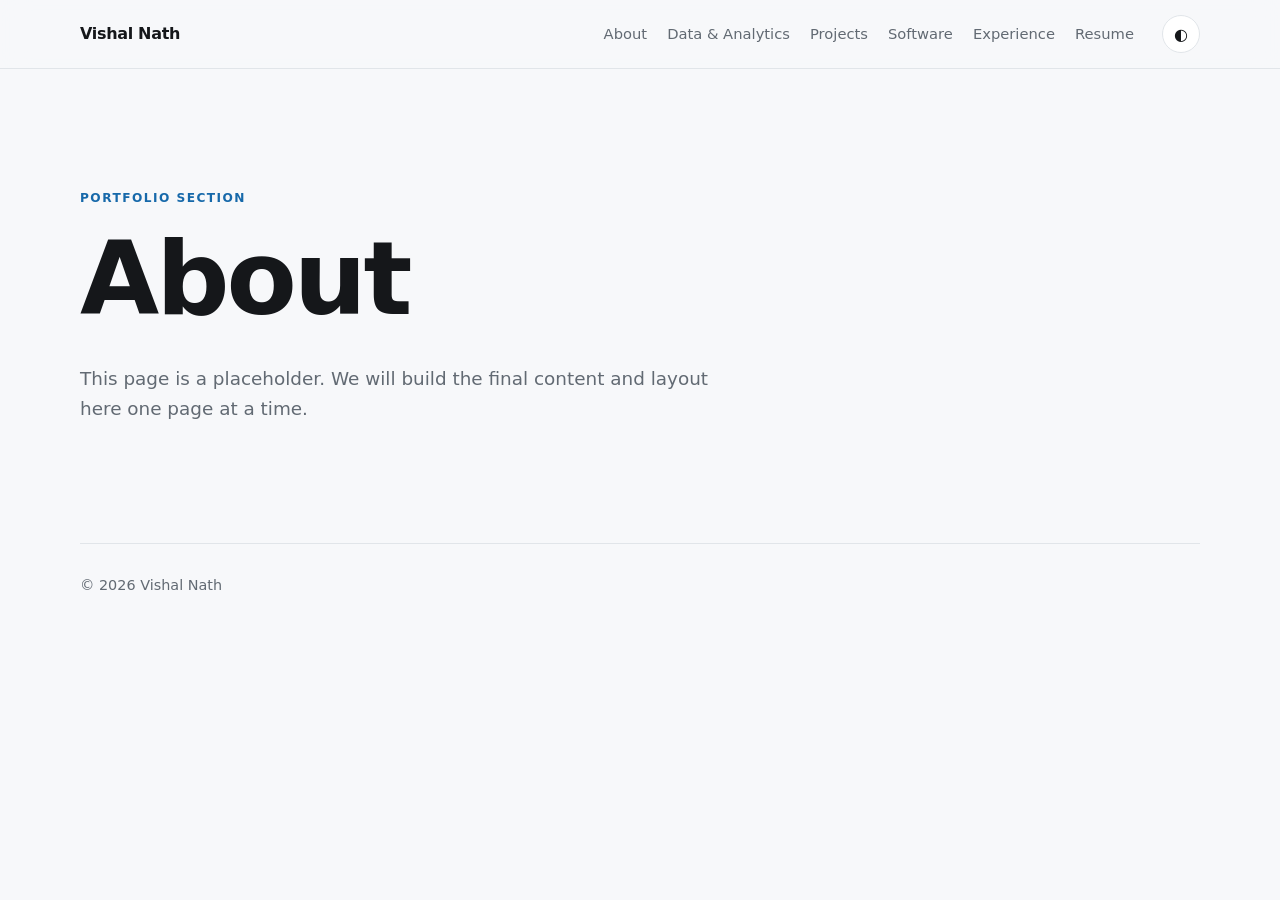
==== about/index.html @ a5cc426b "Add files via upload" ====
<!doctype html>
<html lang="en">
<head>
  <meta charset="utf-8">
  <meta name="viewport" content="width=device-width, initial-scale=1">
  <title>About — Vishal Nath</title>
  <link rel="stylesheet" href="../assets/css/style.css">
  <script src="../assets/js/theme.js" defer></script>
</head>
<body>
  <header class="site-header">
    <nav class="nav container" aria-label="Primary navigation">
      <a class="brand" href="../">Vishal Nath</a>
      <div class="nav-links"><a href="../about/">About</a><a href="../data/">Data & Analytics</a><a href="../projects/">Projects</a><a href="../software/">Software</a><a href="../experience/">Experience</a><a href="../resume/">Resume</a></div>
      <button class="theme-toggle" type="button" aria-label="Toggle dark and light mode" title="Toggle theme"><span aria-hidden="true">◐</span></button>
    </nav>
  </header>
  <main class="container hero">
    <p class="eyebrow">Portfolio section</p>
    <h1>About</h1>
    <p class="hero-copy">This page is a placeholder. We will build the final content and layout here one page at a time.</p>
  </main>
  <footer class="site-footer container"><span>© 2026 Vishal Nath</span></footer>
</body>
</html>
---- assets/css/style.css ----
:root {
  color-scheme: light;
  --bg: #f7f8fa;
  --surface: #ffffff;
  --text: #15171a;
  --muted: #626a73;
  --border: #e1e5e9;
  --accent: #1769aa;
  --accent-contrast: #ffffff;
  --shadow: 0 10px 30px rgba(0,0,0,.05);
  --max: 1120px;
}

:root[data-theme="dark"] {
  color-scheme: dark;
  --bg: #0d1013;
  --surface: #15191e;
  --text: #f2f4f6;
  --muted: #a5adb6;
  --border: #2a3037;
  --accent: #63a4d8;
  --accent-contrast: #071018;
  --shadow: 0 10px 30px rgba(0,0,0,.25);
}

* { box-sizing: border-box; }

html { scroll-behavior: smooth; }

body {
  margin: 0;
  background: var(--bg);
  color: var(--text);
  font-family: Inter, ui-sans-serif, system-ui, -apple-system, BlinkMacSystemFont, "Segoe UI", sans-serif;
  line-height: 1.6;
}

a { color: inherit; text-decoration: none; }

.container {
  width: min(calc(100% - 40px), var(--max));
  margin-inline: auto;
}

.site-header {
  position: sticky;
  top: 0;
  z-index: 10;
  background: color-mix(in srgb, var(--bg) 90%, transparent);
  backdrop-filter: blur(14px);
  border-bottom: 1px solid var(--border);
}

.nav {
  min-height: 68px;
  display: flex;
  align-items: center;
  gap: 28px;
}

.brand {
  font-weight: 750;
  letter-spacing: -.02em;
  white-space: nowrap;
}

.nav-links {
  margin-left: auto;
  display: flex;
  align-items: center;
  gap: 20px;
  font-size: .92rem;
  color: var(--muted);
}

.nav-links a:hover { color: var(--text); }

.theme-toggle {
  width: 38px;
  height: 38px;
  border: 1px solid var(--border);
  border-radius: 50%;
  background: var(--surface);
  color: var(--text);
  cursor: pointer;
  font-size: 1rem;
}

.hero {
  padding-block: 120px 90px;
  max-width: var(--max);
}

.eyebrow {
  margin: 0 0 12px;
  color: var(--accent);
  text-transform: uppercase;
  letter-spacing: .12em;
  font-size: .76rem;
  font-weight: 750;
}

h1, h2, h3 { line-height: 1.15; letter-spacing: -.03em; }
h1 { font-size: clamp(3rem, 8vw, 6.5rem); margin: 0; }
h2 { font-size: clamp(2rem, 4vw, 3.25rem); margin: 0; }
h3 { font-size: 1.2rem; margin: 0 0 8px; }

.hero-copy {
  max-width: 650px;
  margin: 26px 0 30px;
  color: var(--muted);
  font-size: 1.15rem;
}

.actions { display: flex; flex-wrap: wrap; gap: 12px; }

.button {
  display: inline-flex;
  align-items: center;
  justify-content: center;
  min-height: 42px;
  padding: 0 18px;
  border: 1px solid var(--border);
  border-radius: 8px;
  background: var(--surface);
  font-weight: 650;
}

.button.primary {
  border-color: var(--accent);
  background: var(--accent);
  color: var(--accent-contrast);
}

.section { padding-block: 70px; }
.section-heading { margin-bottom: 28px; }

.card-grid {
  display: grid;
  grid-template-columns: repeat(3, 1fr);
  gap: 16px;
}

.card {
  display: block;
  padding: 24px;
  background: var(--surface);
  border: 1px solid var(--border);
  border-radius: 12px;
  box-shadow: var(--shadow);
  transition: transform .18s ease, border-color .18s ease;
}

.card:hover {
  transform: translateY(-2px);
  border-color: var(--accent);
}

.card p { margin: 0; color: var(--muted); }

.site-footer {
  padding-block: 30px 50px;
  border-top: 1px solid var(--border);
  color: var(--muted);
  font-size: .9rem;
}

.page-center {
  min-height: 100vh;
  display: grid;
  align-content: center;
  justify-items: start;
}

@media (max-width: 820px) {
  .nav { flex-wrap: wrap; padding-block: 12px; }
  .nav-links {
    order: 3;
    width: 100%;
    margin-left: 0;
    overflow-x: auto;
    padding-bottom: 4px;
  }
  .hero { padding-block: 80px 60px; }
  .card-grid { grid-template-columns: 1fr; }
}

@media (max-width: 520px) {
  .container { width: min(calc(100% - 28px), var(--max)); }
  h1 { font-size: 3.3rem; }
}
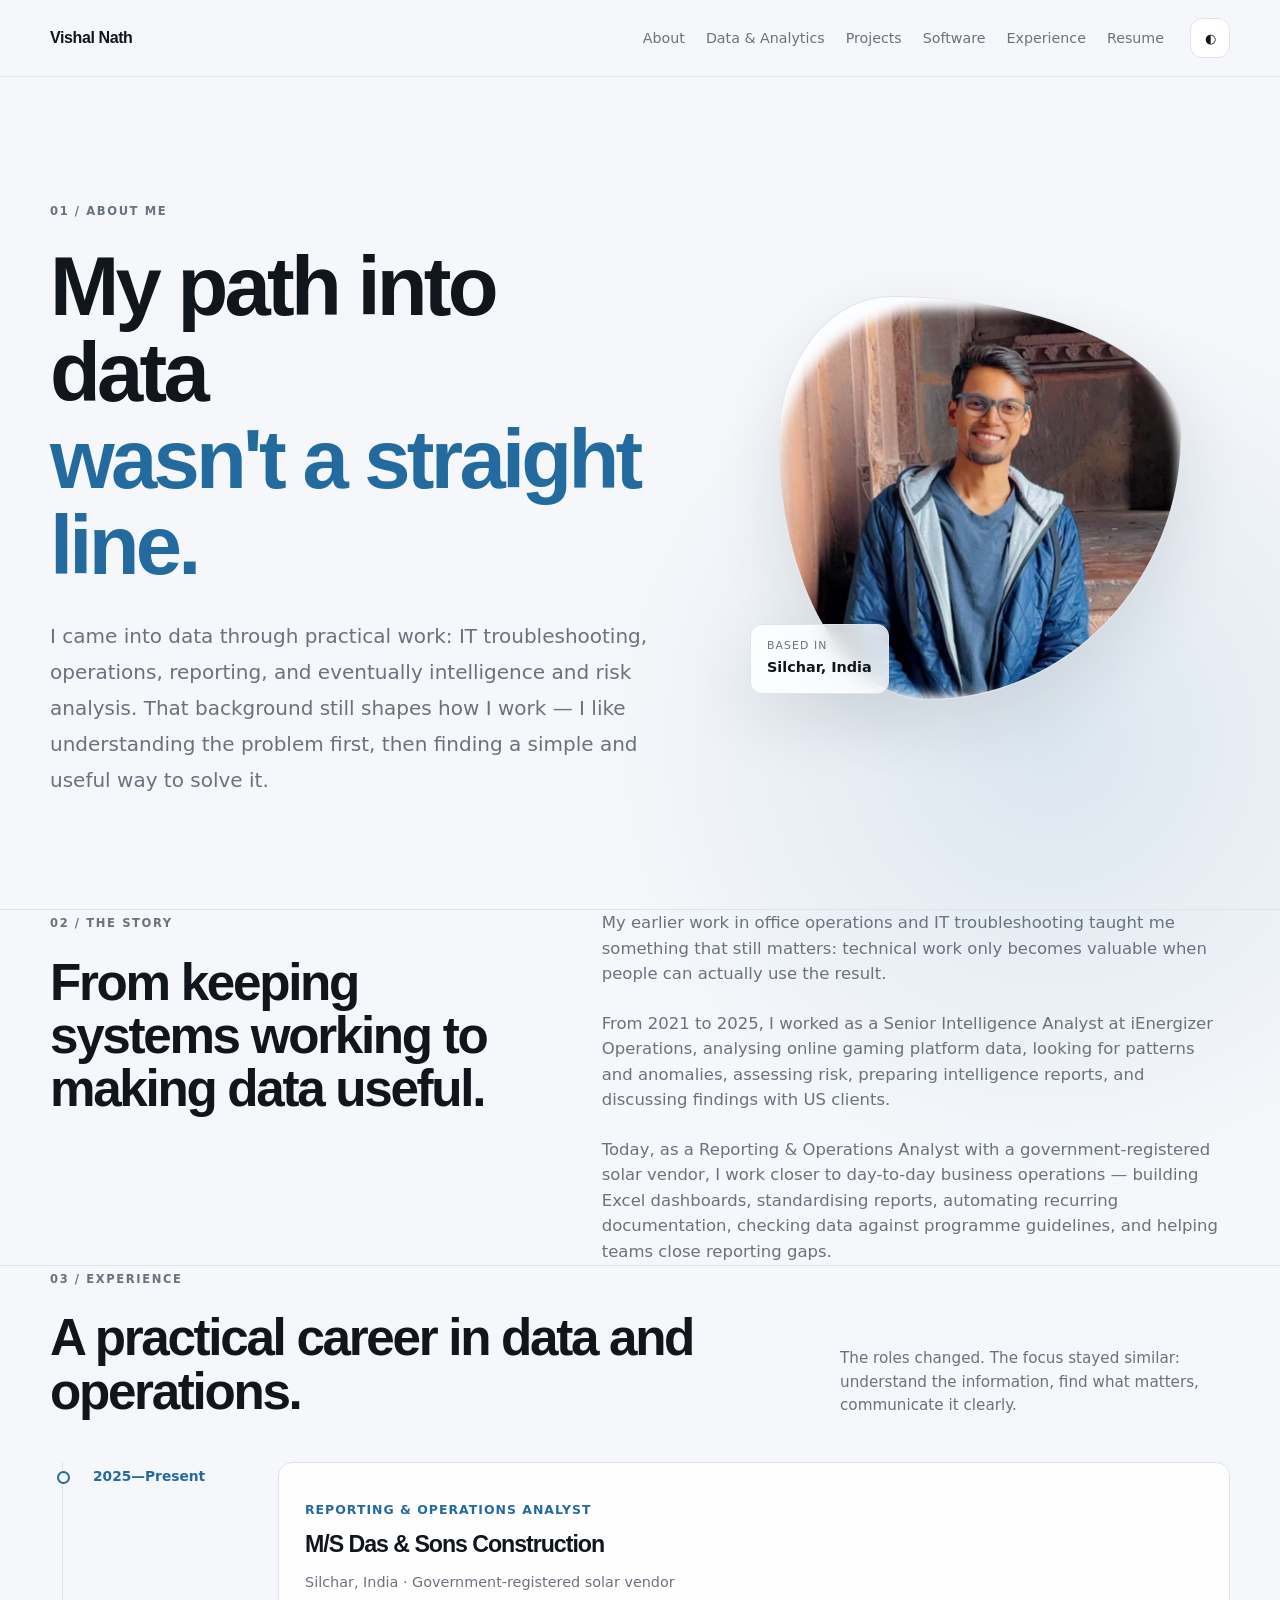
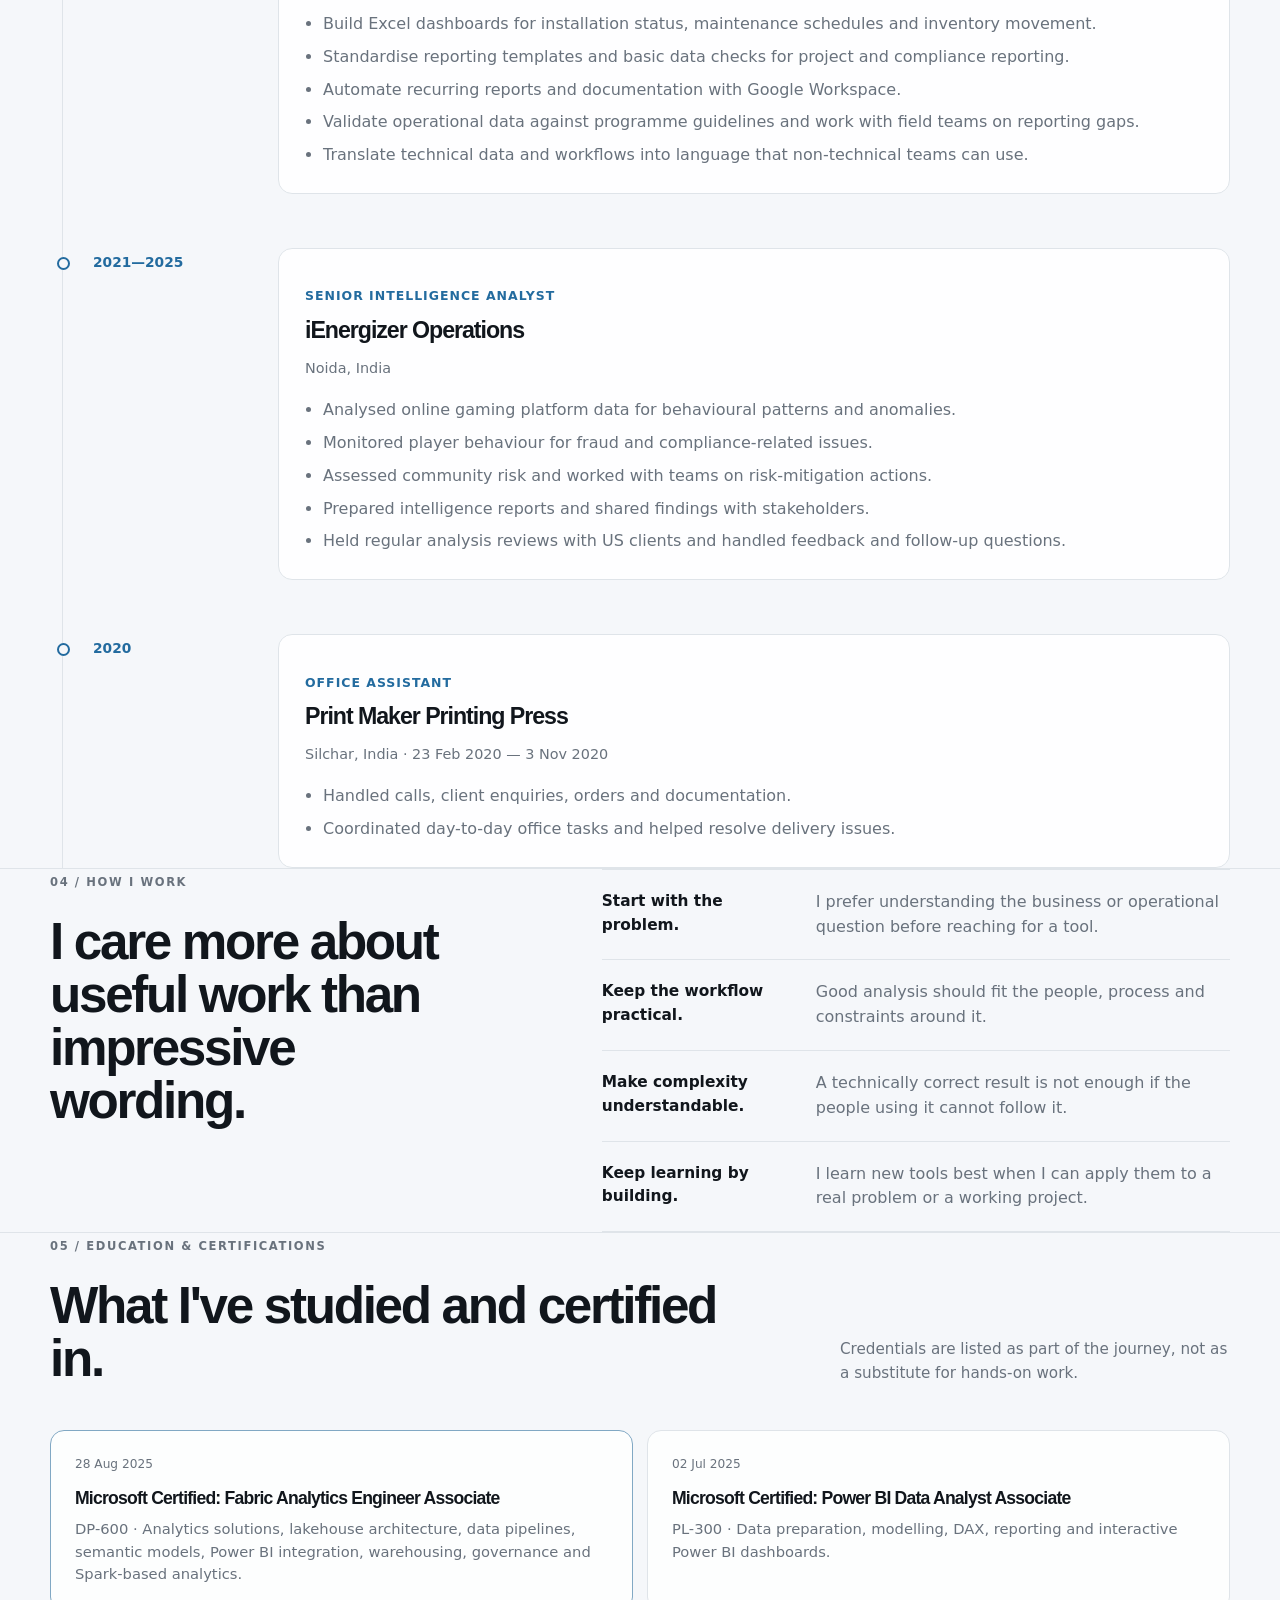
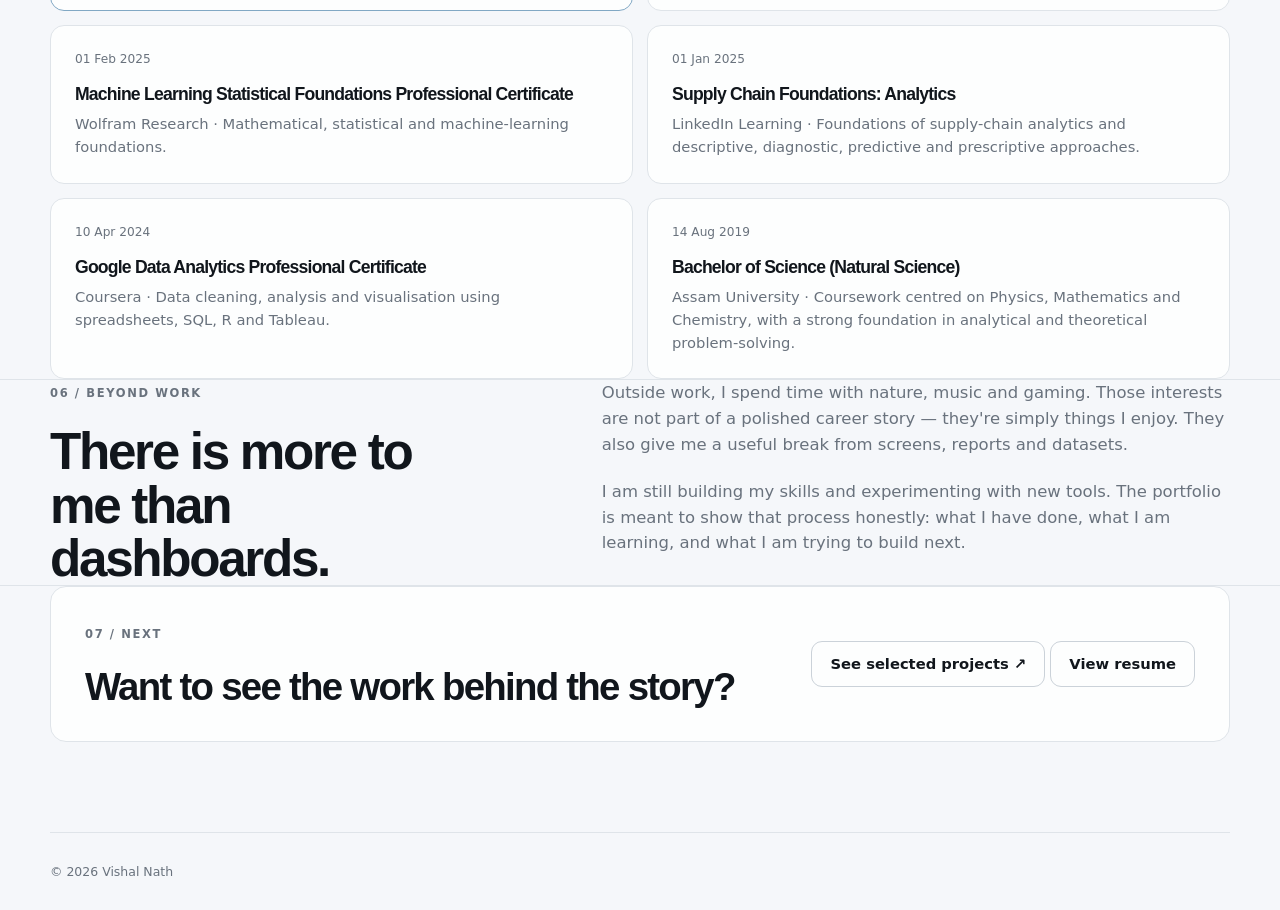
==== commit a5636add: "Add files via upload" ====
--- a/about/index.html
+++ b/about/index.html
@@ -3,23 +3,232 @@
 <head>
   <meta charset="utf-8">
   <meta name="viewport" content="width=device-width, initial-scale=1">
+  <meta name="description" content="About Vishal Nath — background, experience, education and professional focus.">
   <title>About — Vishal Nath</title>
   <link rel="stylesheet" href="../assets/css/style.css">
+  <link rel="stylesheet" href="about.css">
   <script src="../assets/js/theme.js" defer></script>
 </head>
 <body>
   <header class="site-header">
     <nav class="nav container" aria-label="Primary navigation">
       <a class="brand" href="../">Vishal Nath</a>
-      <div class="nav-links"><a href="../about/">About</a><a href="../data/">Data & Analytics</a><a href="../projects/">Projects</a><a href="../software/">Software</a><a href="../experience/">Experience</a><a href="../resume/">Resume</a></div>
-      <button class="theme-toggle" type="button" aria-label="Toggle dark and light mode" title="Toggle theme"><span aria-hidden="true">◐</span></button>
+      <div class="nav-links">
+        <a href="../about/" aria-current="page">About</a>
+        <a href="../data/">Data &amp; Analytics</a>
+        <a href="../projects/">Projects</a>
+        <a href="../software/">Software</a>
+        <a href="../experience/">Experience</a>
+        <a href="../resume/">Resume</a>
+      </div>
+      <button class="theme-toggle" type="button" aria-label="Toggle dark and light mode" title="Toggle theme">
+        <span aria-hidden="true">◐</span>
+      </button>
     </nav>
   </header>
-  <main class="container hero">
-    <p class="eyebrow">Portfolio section</p>
-    <h1>About</h1>
-    <p class="hero-copy">This page is a placeholder. We will build the final content and layout here one page at a time.</p>
+
+  <main>
+    <section class="about-hero container">
+      <div class="about-hero-copy">
+        <p class="eyebrow">01 / About me</p>
+        <h1>My path into data<br><span>wasn't a straight line.</span></h1>
+        <p class="about-lede">
+          I came into data through practical work: IT troubleshooting, operations, reporting,
+          and eventually intelligence and risk analysis. That background still shapes how I work —
+          I like understanding the problem first, then finding a simple and useful way to solve it.
+        </p>
+      </div>
+      <div class="about-hero-media">
+        <div class="portrait-wrap">
+          <img src="../assets/images/profile.png" alt="Portrait of Vishal Nath">
+        </div>
+        <div class="floating-note">
+          <span>Based in</span>
+          <strong>Silchar, India</strong>
+        </div>
+      </div>
+    </section>
+
+    <section class="section about-story">
+      <div class="container story-grid">
+        <div>
+          <p class="eyebrow">02 / The story</p>
+          <h2>From keeping systems working to making data useful.</h2>
+        </div>
+        <div class="story-copy">
+          <p>
+            My earlier work in office operations and IT troubleshooting taught me something that still matters:
+            technical work only becomes valuable when people can actually use the result.
+          </p>
+          <p>
+            From 2021 to 2025, I worked as a Senior Intelligence Analyst at iEnergizer Operations,
+            analysing online gaming platform data, looking for patterns and anomalies, assessing risk,
+            preparing intelligence reports, and discussing findings with US clients.
+          </p>
+          <p>
+            Today, as a Reporting &amp; Operations Analyst with a government-registered solar vendor,
+            I work closer to day-to-day business operations — building Excel dashboards, standardising reports,
+            automating recurring documentation, checking data against programme guidelines, and helping teams
+            close reporting gaps.
+          </p>
+        </div>
+      </div>
+    </section>
+
+    <section class="section timeline-section">
+      <div class="container">
+        <div class="section-heading-row">
+          <div>
+            <p class="eyebrow">03 / Experience</p>
+            <h2>A practical career in data and operations.</h2>
+          </div>
+          <p class="section-note">The roles changed. The focus stayed similar: understand the information, find what matters, communicate it clearly.</p>
+        </div>
+
+        <div class="timeline">
+          <article class="timeline-item">
+            <div class="timeline-marker">2025—Present</div>
+            <div class="timeline-card">
+              <p class="role-label">Reporting &amp; Operations Analyst</p>
+              <h3>M/S Das &amp; Sons Construction</h3>
+              <p class="location">Silchar, India · Government-registered solar vendor</p>
+              <ul>
+                <li>Build Excel dashboards for installation status, maintenance schedules and inventory movement.</li>
+                <li>Standardise reporting templates and basic data checks for project and compliance reporting.</li>
+                <li>Automate recurring reports and documentation with Google Workspace.</li>
+                <li>Validate operational data against programme guidelines and work with field teams on reporting gaps.</li>
+                <li>Translate technical data and workflows into language that non-technical teams can use.</li>
+              </ul>
+            </div>
+          </article>
+
+          <article class="timeline-item">
+            <div class="timeline-marker">2021—2025</div>
+            <div class="timeline-card">
+              <p class="role-label">Senior Intelligence Analyst</p>
+              <h3>iEnergizer Operations</h3>
+              <p class="location">Noida, India</p>
+              <ul>
+                <li>Analysed online gaming platform data for behavioural patterns and anomalies.</li>
+                <li>Monitored player behaviour for fraud and compliance-related issues.</li>
+                <li>Assessed community risk and worked with teams on risk-mitigation actions.</li>
+                <li>Prepared intelligence reports and shared findings with stakeholders.</li>
+                <li>Held regular analysis reviews with US clients and handled feedback and follow-up questions.</li>
+              </ul>
+            </div>
+          </article>
+
+          <article class="timeline-item">
+            <div class="timeline-marker">2020</div>
+            <div class="timeline-card">
+              <p class="role-label">Office Assistant</p>
+              <h3>Print Maker Printing Press</h3>
+              <p class="location">Silchar, India · 23 Feb 2020 — 3 Nov 2020</p>
+              <ul>
+                <li>Handled calls, client enquiries, orders and documentation.</li>
+                <li>Coordinated day-to-day office tasks and helped resolve delivery issues.</li>
+              </ul>
+            </div>
+          </article>
+        </div>
+      </div>
+    </section>
+
+    <section class="section focus-section">
+      <div class="container focus-grid">
+        <div>
+          <p class="eyebrow">04 / How I work</p>
+          <h2>I care more about useful work than impressive wording.</h2>
+        </div>
+        <div class="principles">
+          <div class="principle"><strong>Start with the problem.</strong><span>I prefer understanding the business or operational question before reaching for a tool.</span></div>
+          <div class="principle"><strong>Keep the workflow practical.</strong><span>Good analysis should fit the people, process and constraints around it.</span></div>
+          <div class="principle"><strong>Make complexity understandable.</strong><span>A technically correct result is not enough if the people using it cannot follow it.</span></div>
+          <div class="principle"><strong>Keep learning by building.</strong><span>I learn new tools best when I can apply them to a real problem or a working project.</span></div>
+        </div>
+      </div>
+    </section>
+
+    <section class="section credentials-section">
+      <div class="container">
+        <div class="section-heading-row">
+          <div>
+            <p class="eyebrow">05 / Education &amp; certifications</p>
+            <h2>What I've studied and certified in.</h2>
+          </div>
+          <p class="section-note">Credentials are listed as part of the journey, not as a substitute for hands-on work.</p>
+        </div>
+
+        <div class="credential-grid">
+          <article class="credential-card featured">
+            <span class="credential-date">28 Aug 2025</span>
+            <h3>Microsoft Certified: Fabric Analytics Engineer Associate</h3>
+            <p>DP-600 · Analytics solutions, lakehouse architecture, data pipelines, semantic models, Power BI integration, warehousing, governance and Spark-based analytics.</p>
+          </article>
+          <article class="credential-card">
+            <span class="credential-date">02 Jul 2025</span>
+            <h3>Microsoft Certified: Power BI Data Analyst Associate</h3>
+            <p>PL-300 · Data preparation, modelling, DAX, reporting and interactive Power BI dashboards.</p>
+          </article>
+          <article class="credential-card">
+            <span class="credential-date">01 Feb 2025</span>
+            <h3>Machine Learning Statistical Foundations Professional Certificate</h3>
+            <p>Wolfram Research · Mathematical, statistical and machine-learning foundations.</p>
+          </article>
+          <article class="credential-card">
+            <span class="credential-date">01 Jan 2025</span>
+            <h3>Supply Chain Foundations: Analytics</h3>
+            <p>LinkedIn Learning · Foundations of supply-chain analytics and descriptive, diagnostic, predictive and prescriptive approaches.</p>
+          </article>
+          <article class="credential-card">
+            <span class="credential-date">10 Apr 2024</span>
+            <h3>Google Data Analytics Professional Certificate</h3>
+            <p>Coursera · Data cleaning, analysis and visualisation using spreadsheets, SQL, R and Tableau.</p>
+          </article>
+          <article class="credential-card">
+            <span class="credential-date">14 Aug 2019</span>
+            <h3>Bachelor of Science (Natural Science)</h3>
+            <p>Assam University · Coursework centred on Physics, Mathematics and Chemistry, with a strong foundation in analytical and theoretical problem-solving.</p>
+          </article>
+        </div>
+      </div>
+    </section>
+
+    <section class="section beyond-section">
+      <div class="container beyond-grid">
+        <div>
+          <p class="eyebrow">06 / Beyond work</p>
+          <h2>There is more to me than dashboards.</h2>
+        </div>
+        <div>
+          <p>
+            Outside work, I spend time with nature, music and gaming. Those interests are not part of a polished
+            career story — they're simply things I enjoy. They also give me a useful break from screens, reports and datasets.
+          </p>
+          <p>
+            I am still building my skills and experimenting with new tools. The portfolio is meant to show that process honestly:
+            what I have done, what I am learning, and what I am trying to build next.
+          </p>
+        </div>
+      </div>
+    </section>
+
+    <section class="section about-cta">
+      <div class="container cta-panel">
+        <div>
+          <p class="eyebrow">07 / Next</p>
+          <h2>Want to see the work behind the story?</h2>
+        </div>
+        <div class="actions">
+          <a class="button primary" href="../projects/">See selected projects ↗</a>
+          <a class="button" href="../resume/">View resume</a>
+        </div>
+      </div>
+    </section>
   </main>
-  <footer class="site-footer container"><span>© 2026 Vishal Nath</span></footer>
+
+  <footer class="site-footer container">
+    <span>© 2026 Vishal Nath</span>
+  </footer>
 </body>
 </html>
--- a/assets/css/style.css
+++ b/assets/css/style.css
@@ -1,191 +1,645 @@
 :root {
   color-scheme: light;
-  --bg: #f7f8fa;
-  --surface: #ffffff;
-  --text: #15171a;
-  --muted: #626a73;
-  --border: #e1e5e9;
-  --accent: #1769aa;
-  --accent-contrast: #ffffff;
-  --shadow: 0 10px 30px rgba(0,0,0,.05);
-  --max: 1120px;
+  --bg: #f5f7fa;
+  --surface: rgba(255, 255, 255, 0.86);
+  --surface-solid: #ffffff;
+  --text: #11161c;
+  --muted: #69727d;
+  --soft: #8b949e;
+  --border: #dfe4e9;
+  --border-strong: #cbd2d9;
+  --accent: #236b9f;
+  --accent-soft: rgba(35, 107, 159, 0.10);
+  --hero-glow: rgba(35, 107, 159, 0.12);
+  --shadow: 0 24px 70px rgba(19, 30, 42, 0.10);
+  --shadow-soft: 0 12px 35px rgba(19, 30, 42, 0.06);
+  --max: 1180px;
+  --radius-lg: 24px;
+  --radius-md: 14px;
 }
 
 :root[data-theme="dark"] {
   color-scheme: dark;
-  --bg: #0d1013;
-  --surface: #15191e;
-  --text: #f2f4f6;
-  --muted: #a5adb6;
-  --border: #2a3037;
-  --accent: #63a4d8;
-  --accent-contrast: #071018;
-  --shadow: 0 10px 30px rgba(0,0,0,.25);
+  --bg: #0b0f13;
+  --surface: rgba(20, 26, 32, 0.86);
+  --surface-solid: #151b21;
+  --text: #f2f5f7;
+  --muted: #a1aab4;
+  --soft: #77818c;
+  --border: #273039;
+  --border-strong: #34414c;
+  --accent: #79afd6;
+  --accent-soft: rgba(121, 175, 214, 0.12);
+  --hero-glow: rgba(121, 175, 214, 0.11);
+  --shadow: 0 24px 70px rgba(0, 0, 0, 0.34);
+  --shadow-soft: 0 12px 35px rgba(0, 0, 0, 0.22);
 }
 
 * { box-sizing: border-box; }
 
-html { scroll-behavior: smooth; }
+html {
+  scroll-behavior: smooth;
+  background: var(--bg);
+}
 
 body {
   margin: 0;
-  background: var(--bg);
+  min-width: 320px;
+  background:
+    radial-gradient(circle at 82% 18%, var(--hero-glow), transparent 28rem),
+    var(--bg);
   color: var(--text);
-  font-family: Inter, ui-sans-serif, system-ui, -apple-system, BlinkMacSystemFont, "Segoe UI", sans-serif;
-  line-height: 1.6;
-}
-
-a { color: inherit; text-decoration: none; }
+  font-family: "DM Sans", ui-sans-serif, system-ui, -apple-system, BlinkMacSystemFont, "Segoe UI", sans-serif;
+  line-height: 1.55;
+  text-rendering: optimizeLegibility;
+}
+
+body::before {
+  content: "";
+  position: fixed;
+  inset: 0;
+  pointer-events: none;
+  opacity: .22;
+  background-image:
+    linear-gradient(rgba(0,0,0,.025) 1px, transparent 1px),
+    linear-gradient(90deg, rgba(0,0,0,.025) 1px, transparent 1px);
+  background-size: 36px 36px;
+  mask-image: linear-gradient(to bottom, #000, transparent 78%);
+}
+
+:root[data-theme="dark"] body::before {
+  opacity: .10;
+  background-image:
+    linear-gradient(rgba(255,255,255,.05) 1px, transparent 1px),
+    linear-gradient(90deg, rgba(255,255,255,.05) 1px, transparent 1px);
+}
+
+a {
+  color: inherit;
+  text-decoration: none;
+}
+
+button,
+a {
+  -webkit-tap-highlight-color: transparent;
+}
 
 .container {
-  width: min(calc(100% - 40px), var(--max));
+  width: min(calc(100% - 44px), var(--max));
   margin-inline: auto;
 }
 
 .site-header {
   position: sticky;
   top: 0;
-  z-index: 10;
-  background: color-mix(in srgb, var(--bg) 90%, transparent);
-  backdrop-filter: blur(14px);
-  border-bottom: 1px solid var(--border);
+  z-index: 100;
+  border-bottom: 1px solid color-mix(in srgb, var(--border) 84%, transparent);
+  background: color-mix(in srgb, var(--bg) 84%, transparent);
+  backdrop-filter: blur(18px);
+  -webkit-backdrop-filter: blur(18px);
 }
 
 .nav {
-  min-height: 68px;
+  min-height: 76px;
+  display: grid;
+  grid-template-columns: auto 1fr auto;
+  gap: 26px;
+  align-items: center;
+}
+
+.brand {
+  display: inline-flex;
+  align-items: center;
+  gap: 10px;
+  font-family: "Space Grotesk", sans-serif;
+  font-weight: 700;
+  letter-spacing: -.025em;
+}
+
+.brand-mark {
+  display: inline-grid;
+  place-items: center;
+  width: 28px;
+  height: 28px;
+  border: 1px solid var(--border-strong);
+  border-radius: 9px;
+  background: var(--surface-solid);
+  color: var(--accent);
+  font-size: .64rem;
+  letter-spacing: -.03em;
+}
+
+.nav-links {
   display: flex;
-  align-items: center;
-  gap: 28px;
-}
-
-.brand {
-  font-weight: 750;
-  letter-spacing: -.02em;
+  justify-content: flex-end;
+  align-items: center;
+  gap: 21px;
+  color: var(--muted);
+  font-size: .89rem;
   white-space: nowrap;
-}
-
-.nav-links {
-  margin-left: auto;
-  display: flex;
-  align-items: center;
-  gap: 20px;
-  font-size: .92rem;
-  color: var(--muted);
-}
-
-.nav-links a:hover { color: var(--text); }
+  overflow-x: auto;
+  scrollbar-width: none;
+}
+
+.nav-links::-webkit-scrollbar { display: none; }
+
+.nav-links a {
+  position: relative;
+  padding: 7px 0;
+  transition: color .18s ease;
+}
+
+.nav-links a::after {
+  content: "";
+  position: absolute;
+  left: 0;
+  right: 0;
+  bottom: 1px;
+  height: 1px;
+  background: var(--accent);
+  transform: scaleX(0);
+  transform-origin: left;
+  transition: transform .18s ease;
+}
+
+.nav-links a:hover,
+.nav-links a.active {
+  color: var(--text);
+}
+
+.nav-links a:hover::after,
+.nav-links a.active::after {
+  transform: scaleX(1);
+}
 
 .theme-toggle {
-  width: 38px;
-  height: 38px;
+  display: grid;
+  place-items: center;
+  width: 40px;
+  height: 40px;
   border: 1px solid var(--border);
-  border-radius: 50%;
-  background: var(--surface);
+  border-radius: 12px;
+  background: var(--surface-solid);
   color: var(--text);
   cursor: pointer;
+  transition: border-color .18s ease, transform .18s ease;
+}
+
+.theme-toggle:hover {
+  border-color: var(--border-strong);
+  transform: translateY(-1px);
+}
+
+.theme-icon {
+  width: 18px;
+  height: 18px;
+  fill: none;
+  stroke: currentColor;
+  stroke-width: 1.7;
+  stroke-linecap: round;
+  stroke-linejoin: round;
+}
+
+.theme-icon-moon { display: none; }
+:root[data-theme="dark"] .theme-icon-sun { display: none; }
+:root[data-theme="dark"] .theme-icon-moon { display: block; }
+
+.hero {
+  min-height: 710px;
+  display: grid;
+  grid-template-columns: minmax(0, 1.03fr) minmax(420px, .97fr);
+  gap: clamp(50px, 7vw, 100px);
+  align-items: center;
+  padding-block: 82px 80px;
+}
+
+.hero-copy {
+  position: relative;
+  z-index: 2;
+}
+
+.eyebrow {
+  display: inline-flex;
+  align-items: center;
+  gap: 9px;
+  margin: 0 0 23px;
+  color: var(--muted);
+  text-transform: uppercase;
+  letter-spacing: .14em;
+  font-size: .72rem;
+  font-weight: 700;
+}
+
+.status-dot {
+  width: 8px;
+  height: 8px;
+  border-radius: 999px;
+  background: var(--accent);
+  box-shadow: 0 0 0 5px var(--accent-soft);
+}
+
+h1,
+h2,
+h3 {
+  margin: 0;
+  font-family: "Space Grotesk", "DM Sans", sans-serif;
+  font-weight: 700;
+  letter-spacing: -.045em;
+  line-height: 1.04;
+}
+
+h1 {
+  max-width: 790px;
+  font-size: clamp(3.3rem, 7.2vw, 6.7rem);
+}
+
+.headline-accent {
+  display: block;
+  color: var(--accent);
+}
+
+.lead {
+  max-width: 640px;
+  margin: 28px 0 30px;
+  color: var(--muted);
+  font-size: clamp(1.02rem, 1.6vw, 1.18rem);
+  line-height: 1.75;
+}
+
+.hero-actions {
+  display: flex;
+  flex-wrap: wrap;
+  gap: 11px;
+}
+
+.button {
+  display: inline-flex;
+  align-items: center;
+  justify-content: center;
+  gap: 9px;
+  min-height: 46px;
+  padding: 0 18px;
+  border-radius: 11px;
+  border: 1px solid var(--border-strong);
+  font-weight: 700;
+  font-size: .92rem;
+  transition: transform .18s ease, border-color .18s ease, background .18s ease;
+}
+
+.button:hover {
+  transform: translateY(-2px);
+  border-color: var(--accent);
+}
+
+.button-primary {
+  border-color: var(--accent);
+  background: var(--accent);
+  color: var(--accent-contrast, #fff);
+  box-shadow: 0 12px 26px color-mix(in srgb, var(--accent) 22%, transparent);
+}
+
+.button-secondary {
+  background: var(--surface-solid);
+}
+
+.hero-meta {
+  display: flex;
+  flex-wrap: wrap;
+  gap: 9px;
+  margin-top: 28px;
+}
+
+.hero-meta span {
+  padding: 6px 10px;
+  border: 1px solid var(--border);
+  border-radius: 999px;
+  color: var(--muted);
+  background: color-mix(in srgb, var(--surface-solid) 80%, transparent);
+  font-size: .78rem;
+  font-weight: 600;
+}
+
+.hero-visual {
+  min-height: 540px;
+  display: grid;
+  place-items: center;
+}
+
+.portrait-wrap {
+  position: relative;
+  width: min(100%, 510px);
+  aspect-ratio: 1 / 1;
+  display: grid;
+  place-items: center;
+}
+
+.portrait-wrap::before {
+  content: "";
+  position: absolute;
+  width: 76%;
+  aspect-ratio: 1;
+  border-radius: 50%;
+  background: radial-gradient(circle, var(--hero-glow), transparent 69%);
+  filter: blur(8px);
+}
+
+.portrait-card {
+  position: relative;
+  z-index: 2;
+  width: 80%;
+  aspect-ratio: 1;
+  display: grid;
+  place-items: center;
+  border: 1px solid var(--border);
+  border-radius: 34% 66% 59% 41% / 45% 40% 60% 55%;
+  background: var(--surface);
+  box-shadow: var(--shadow);
+  overflow: hidden;
+  isolation: isolate;
+}
+
+.portrait-card::after {
+  content: "";
+  position: absolute;
+  inset: 10px;
+  border: 1px solid color-mix(in srgb, var(--border) 55%, transparent);
+  border-radius: inherit;
+  pointer-events: none;
+  z-index: 3;
+}
+
+.portrait-card img {
+  width: 103%;
+  height: 103%;
+  object-fit: cover;
+  display: block;
+}
+
+.portrait-orbit {
+  position: absolute;
+  border: 1px solid color-mix(in srgb, var(--accent) 46%, var(--border));
+  border-radius: 50%;
+  transform: rotate(-18deg);
+}
+
+.orbit-a {
+  width: 92%;
+  height: 65%;
+  z-index: 1;
+}
+
+.orbit-b {
+  width: 68%;
+  height: 90%;
+  z-index: 1;
+  transform: rotate(18deg);
+}
+
+.floating-tag {
+  position: absolute;
+  z-index: 5;
+  min-width: 168px;
+  padding: 12px 14px;
+  border: 1px solid var(--border);
+  border-radius: 13px;
+  background: color-mix(in srgb, var(--surface-solid) 92%, transparent);
+  box-shadow: var(--shadow-soft);
+  backdrop-filter: blur(10px);
+}
+
+.tag-top { top: 11%; right: -2%; }
+.tag-bottom { bottom: 10%; left: -3%; }
+
+.tag-kicker {
+  display: block;
+  margin-bottom: 3px;
+  color: var(--soft);
+  text-transform: uppercase;
+  letter-spacing: .1em;
+  font-size: .62rem;
+  font-weight: 700;
+}
+
+.floating-tag strong {
+  font-size: .88rem;
+  font-weight: 700;
+}
+
+.quick-strip {
+  display: grid;
+  grid-template-columns: repeat(3, 1fr);
+  border-top: 1px solid var(--border);
+  border-bottom: 1px solid var(--border);
+}
+
+.quick-item {
+  display: grid;
+  grid-template-columns: auto 1fr auto;
+  align-items: center;
+  gap: 16px;
+  min-height: 122px;
+  padding: 22px 24px;
+  transition: background .18s ease;
+}
+
+.quick-item + .quick-item {
+  border-left: 1px solid var(--border);
+}
+
+.quick-item:hover {
+  background: color-mix(in srgb, var(--surface-solid) 52%, transparent);
+}
+
+.quick-index {
+  align-self: start;
+  color: var(--soft);
+  font-family: "Space Grotesk", sans-serif;
+  font-size: .73rem;
+  font-weight: 700;
+}
+
+.quick-item strong {
+  display: block;
+  margin-bottom: 5px;
+  font-family: "Space Grotesk", sans-serif;
+  font-size: .95rem;
+}
+
+.quick-item span:not(.arrow) {
+  color: var(--muted);
+  font-size: .79rem;
+}
+
+.arrow {
+  color: var(--accent);
   font-size: 1rem;
 }
 
-.hero {
-  padding-block: 120px 90px;
-  max-width: var(--max);
-}
-
-.eyebrow {
-  margin: 0 0 12px;
-  color: var(--accent);
+.intro-section {
+  display: grid;
+  grid-template-columns: 170px minmax(0, 1fr);
+  gap: 70px;
+  padding-block: 112px 120px;
+}
+
+.section-label {
+  padding-top: 8px;
+  color: var(--soft);
   text-transform: uppercase;
   letter-spacing: .12em;
-  font-size: .76rem;
-  font-weight: 750;
-}
-
-h1, h2, h3 { line-height: 1.15; letter-spacing: -.03em; }
-h1 { font-size: clamp(3rem, 8vw, 6.5rem); margin: 0; }
-h2 { font-size: clamp(2rem, 4vw, 3.25rem); margin: 0; }
-h3 { font-size: 1.2rem; margin: 0 0 8px; }
-
-.hero-copy {
-  max-width: 650px;
-  margin: 26px 0 30px;
+  font-size: .68rem;
+  font-weight: 700;
+}
+
+.intro-content {
+  max-width: 780px;
+}
+
+.intro-content h2 {
+  font-size: clamp(2rem, 4.1vw, 3.7rem);
+}
+
+.intro-content p {
+  max-width: 690px;
+  margin: 24px 0 0;
   color: var(--muted);
-  font-size: 1.15rem;
-}
-
-.actions { display: flex; flex-wrap: wrap; gap: 12px; }
-
-.button {
-  display: inline-flex;
-  align-items: center;
-  justify-content: center;
-  min-height: 42px;
-  padding: 0 18px;
-  border: 1px solid var(--border);
-  border-radius: 8px;
-  background: var(--surface);
-  font-weight: 650;
-}
-
-.button.primary {
-  border-color: var(--accent);
-  background: var(--accent);
-  color: var(--accent-contrast);
-}
-
-.section { padding-block: 70px; }
-.section-heading { margin-bottom: 28px; }
-
-.card-grid {
-  display: grid;
-  grid-template-columns: repeat(3, 1fr);
-  gap: 16px;
-}
-
-.card {
-  display: block;
-  padding: 24px;
-  background: var(--surface);
-  border: 1px solid var(--border);
-  border-radius: 12px;
-  box-shadow: var(--shadow);
-  transition: transform .18s ease, border-color .18s ease;
-}
-
-.card:hover {
-  transform: translateY(-2px);
-  border-color: var(--accent);
-}
-
-.card p { margin: 0; color: var(--muted); }
+  font-size: 1rem;
+  line-height: 1.85;
+}
 
 .site-footer {
-  padding-block: 30px 50px;
+  display: flex;
+  align-items: center;
+  justify-content: space-between;
+  gap: 20px;
+  min-height: 78px;
   border-top: 1px solid var(--border);
   color: var(--muted);
-  font-size: .9rem;
-}
-
-.page-center {
-  min-height: 100vh;
-  display: grid;
-  align-content: center;
-  justify-items: start;
+  font-size: .78rem;
+}
+
+.footer-left,
+.footer-links {
+  display: flex;
+  align-items: center;
+  gap: 11px;
+}
+
+.footer-left span:first-child {
+  color: var(--text);
+  font-weight: 700;
+}
+
+.footer-links a:hover {
+  color: var(--text);
+}
+
+@media (max-width: 1050px) {
+  .nav {
+    grid-template-columns: auto 1fr auto;
+  }
+  .nav-links { gap: 15px; }
+  .hero {
+    grid-template-columns: minmax(0, 1fr) minmax(340px, .82fr);
+    gap: 44px;
+  }
+  .tag-top { right: -4%; }
+  .tag-bottom { left: -5%; }
 }
 
 @media (max-width: 820px) {
-  .nav { flex-wrap: wrap; padding-block: 12px; }
+  .container { width: min(calc(100% - 30px), var(--max)); }
+
+  .nav {
+    min-height: 70px;
+    grid-template-columns: auto auto;
+    justify-content: space-between;
+  }
+
   .nav-links {
-    order: 3;
+    grid-column: 1 / -1;
+    grid-row: 2;
+    justify-content: flex-start;
     width: 100%;
-    margin-left: 0;
-    overflow-x: auto;
-    padding-bottom: 4px;
-  }
-  .hero { padding-block: 80px 60px; }
-  .card-grid { grid-template-columns: 1fr; }
-}
-
-@media (max-width: 520px) {
-  .container { width: min(calc(100% - 28px), var(--max)); }
-  h1 { font-size: 3.3rem; }
-}
+    padding-bottom: 11px;
+  }
+
+  .theme-toggle { justify-self: end; }
+
+  .hero {
+    min-height: auto;
+    grid-template-columns: 1fr;
+    padding-block: 66px 70px;
+  }
+
+  .hero-visual {
+    min-height: 470px;
+    margin-top: 12px;
+  }
+
+  .quick-strip {
+    grid-template-columns: 1fr;
+  }
+
+  .quick-item + .quick-item {
+    border-left: 0;
+    border-top: 1px solid var(--border);
+  }
+
+  .intro-section {
+    grid-template-columns: 1fr;
+    gap: 18px;
+    padding-block: 84px 90px;
+  }
+
+  .section-label { padding-top: 0; }
+}
+
+@media (max-width: 560px) {
+  .hero {
+    padding-top: 50px;
+  }
+
+  h1 {
+    font-size: clamp(3rem, 15vw, 4.5rem);
+  }
+
+  .lead { line-height: 1.65; }
+
+  .hero-actions .button {
+    width: 100%;
+  }
+
+  .hero-visual {
+    min-height: 360px;
+  }
+
+  .portrait-wrap { width: min(100%, 380px); }
+
+  .floating-tag {
+    min-width: 140px;
+    padding: 10px 11px;
+  }
+
+  .tag-top { top: 7%; right: -1%; }
+  .tag-bottom { bottom: 7%; left: -1%; }
+
+  .quick-item {
+    min-height: 108px;
+    padding: 19px 14px;
+  }
+
+  .site-footer {
+    align-items: flex-start;
+    flex-direction: column;
+    padding-block: 24px;
+  }
+}
+
+@media (prefers-reduced-motion: reduce) {
+  html { scroll-behavior: auto; }
+  *, *::before, *::after {
+    transition-duration: .01ms !important;
+    animation-duration: .01ms !important;
+  }
+}
--- a/about/about.css
+++ b/about/about.css
@@ -0,0 +1,239 @@
+/* About-page-only styling. Uses the shared portfolio variables and base components from ../assets/css/style.css. */
+.about-hero {
+  min-height: calc(100vh - 68px);
+  padding-block: 90px 80px;
+  display: grid;
+  grid-template-columns: minmax(0, 1.1fr) minmax(360px, .9fr);
+  gap: 70px;
+  align-items: center;
+}
+
+.about-hero h1 {
+  max-width: 760px;
+  font-size: clamp(3.3rem, 6.5vw, 6.2rem);
+  margin: 0;
+}
+
+.about-hero h1 span { color: var(--accent); }
+
+.about-lede {
+  max-width: 700px;
+  margin: 28px 0 0;
+  color: var(--muted);
+  font-size: clamp(1.05rem, 1.6vw, 1.25rem);
+  line-height: 1.8;
+}
+
+.about-hero-media {
+  position: relative;
+  justify-self: center;
+  width: min(100%, 460px);
+  padding: 28px;
+}
+
+.portrait-wrap {
+  position: relative;
+  aspect-ratio: 1 / 1;
+  border-radius: 28% 72% 63% 37% / 36% 34% 66% 64%;
+  overflow: hidden;
+  border: 1px solid var(--border);
+  background: var(--surface);
+  box-shadow: var(--shadow);
+}
+
+.portrait-wrap::before {
+  content: "";
+  position: absolute;
+  inset: -14px;
+  border: 1px solid color-mix(in srgb, var(--accent) 55%, transparent);
+  border-radius: 35% 65% 58% 42% / 44% 36% 64% 56%;
+  transform: rotate(-8deg);
+  pointer-events: none;
+  z-index: 0;
+}
+
+.portrait-wrap img {
+  width: 100%;
+  height: 100%;
+  display: block;
+  object-fit: cover;
+  object-position: center;
+}
+
+.floating-note {
+  position: absolute;
+  left: 0;
+  bottom: 34px;
+  padding: 13px 16px;
+  border: 1px solid var(--border);
+  border-radius: 12px;
+  background: color-mix(in srgb, var(--surface) 94%, transparent);
+  box-shadow: var(--shadow);
+  backdrop-filter: blur(10px);
+}
+
+.floating-note span,
+.location,
+.credential-date,
+.role-label {
+  display: block;
+  color: var(--muted);
+}
+
+.floating-note span { font-size: .68rem; text-transform: uppercase; letter-spacing: .1em; }
+.floating-note strong { font-size: .9rem; }
+
+.story-grid,
+.focus-grid,
+.beyond-grid {
+  display: grid;
+  grid-template-columns: minmax(260px, .82fr) minmax(0, 1.18fr);
+  gap: clamp(50px, 9vw, 140px);
+  align-items: start;
+}
+
+.about-story { border-top: 1px solid var(--border); }
+
+.about-story h2,
+.focus-section h2,
+.beyond-section h2 {
+  max-width: 540px;
+  margin: 0;
+  font-size: clamp(2rem, 4vw, 3.35rem);
+}
+
+.story-copy { color: var(--muted); font-size: 1.03rem; }
+.story-copy p { margin: 0 0 24px; }
+.story-copy p:last-child { margin-bottom: 0; }
+
+.timeline-section,
+.credentials-section { border-top: 1px solid var(--border); }
+
+.section-heading-row {
+  display: flex;
+  justify-content: space-between;
+  align-items: end;
+  gap: 40px;
+  margin-bottom: 44px;
+}
+
+.section-heading-row h2 { max-width: 700px; margin: 0; font-size: clamp(2rem, 4vw, 3.35rem); }
+.section-note { max-width: 390px; margin: 0; color: var(--muted); font-size: .95rem; }
+
+.timeline {
+  position: relative;
+  margin-left: 12px;
+  border-left: 1px solid var(--border);
+}
+
+.timeline-item {
+  display: grid;
+  grid-template-columns: 150px minmax(0, 1fr);
+  gap: 35px;
+  padding: 0 0 54px 30px;
+}
+
+.timeline-item:last-child { padding-bottom: 0; }
+
+.timeline-marker {
+  color: var(--accent);
+  font-weight: 700;
+  font-size: .86rem;
+  padding-top: 4px;
+}
+
+.timeline-marker::before {
+  content: "";
+  position: absolute;
+  width: 9px;
+  height: 9px;
+  margin-left: -36px;
+  margin-top: 5px;
+  border-radius: 50%;
+  border: 2px solid var(--accent);
+  background: var(--bg);
+}
+
+.timeline-card {
+  padding: 25px 26px;
+  border: 1px solid var(--border);
+  border-radius: 14px;
+  background: var(--surface);
+}
+
+.timeline-card h3 { margin: 5px 0 3px; font-size: 1.45rem; }
+.role-label { font-size: .78rem; text-transform: uppercase; letter-spacing: .08em; font-weight: 750; color: var(--accent); }
+.location { font-size: .9rem; margin-bottom: 19px; }
+.timeline-card ul { margin: 0; padding-left: 18px; color: var(--muted); }
+.timeline-card li + li { margin-top: 8px; }
+
+.focus-section { border-top: 1px solid var(--border); }
+.principles { border-top: 1px solid var(--border); }
+.principle {
+  display: grid;
+  grid-template-columns: 190px minmax(0, 1fr);
+  gap: 24px;
+  padding: 20px 0;
+  border-bottom: 1px solid var(--border);
+}
+.principle strong { font-size: .96rem; }
+.principle span { color: var(--muted); }
+
+.credential-grid {
+  display: grid;
+  grid-template-columns: repeat(2, minmax(0, 1fr));
+  gap: 14px;
+}
+
+.credential-card {
+  padding: 24px;
+  border: 1px solid var(--border);
+  border-radius: 14px;
+  background: var(--surface);
+}
+
+.credential-card.featured { border-color: color-mix(in srgb, var(--accent) 50%, var(--border)); }
+.credential-date { font-size: .76rem; margin-bottom: 16px; }
+.credential-card h3 { margin: 0 0 10px; font-size: 1.1rem; }
+.credential-card p { margin: 0; color: var(--muted); font-size: .92rem; }
+
+.beyond-section { border-top: 1px solid var(--border); }
+.beyond-grid > div:last-child { color: var(--muted); font-size: 1.03rem; }
+.beyond-grid p { margin: 0 0 22px; }
+.beyond-grid p:last-child { margin-bottom: 0; }
+
+.about-cta { border-top: 1px solid var(--border); padding-bottom: 90px; }
+.cta-panel {
+  padding: 34px;
+  border: 1px solid var(--border);
+  border-radius: 16px;
+  background: var(--surface);
+  display: flex;
+  align-items: center;
+  justify-content: space-between;
+  gap: 30px;
+}
+.cta-panel h2 { margin: 0; font-size: clamp(1.8rem, 3vw, 2.7rem); }
+
+@media (max-width: 900px) {
+  .about-hero { grid-template-columns: 1fr; min-height: auto; }
+  .about-hero-media { max-width: 430px; justify-self: start; }
+  .story-grid,
+  .focus-grid,
+  .beyond-grid { grid-template-columns: 1fr; gap: 35px; }
+  .section-heading-row { display: grid; gap: 20px; }
+  .credential-grid { grid-template-columns: 1fr; }
+  .cta-panel { display: grid; }
+}
+
+@media (max-width: 620px) {
+  .about-hero { padding-block: 65px 55px; gap: 35px; }
+  .about-hero h1 { font-size: clamp(2.9rem, 13vw, 4.7rem); }
+  .about-hero-media { width: min(100%, 360px); padding: 20px; }
+  .floating-note { left: -2px; bottom: 22px; }
+  .timeline-item { grid-template-columns: 1fr; gap: 10px; padding-left: 24px; }
+  .timeline-marker::before { margin-left: -30px; }
+  .timeline-card { padding: 20px; }
+  .principle { grid-template-columns: 1fr; gap: 5px; }
+  .cta-panel { padding: 24px; }
+}
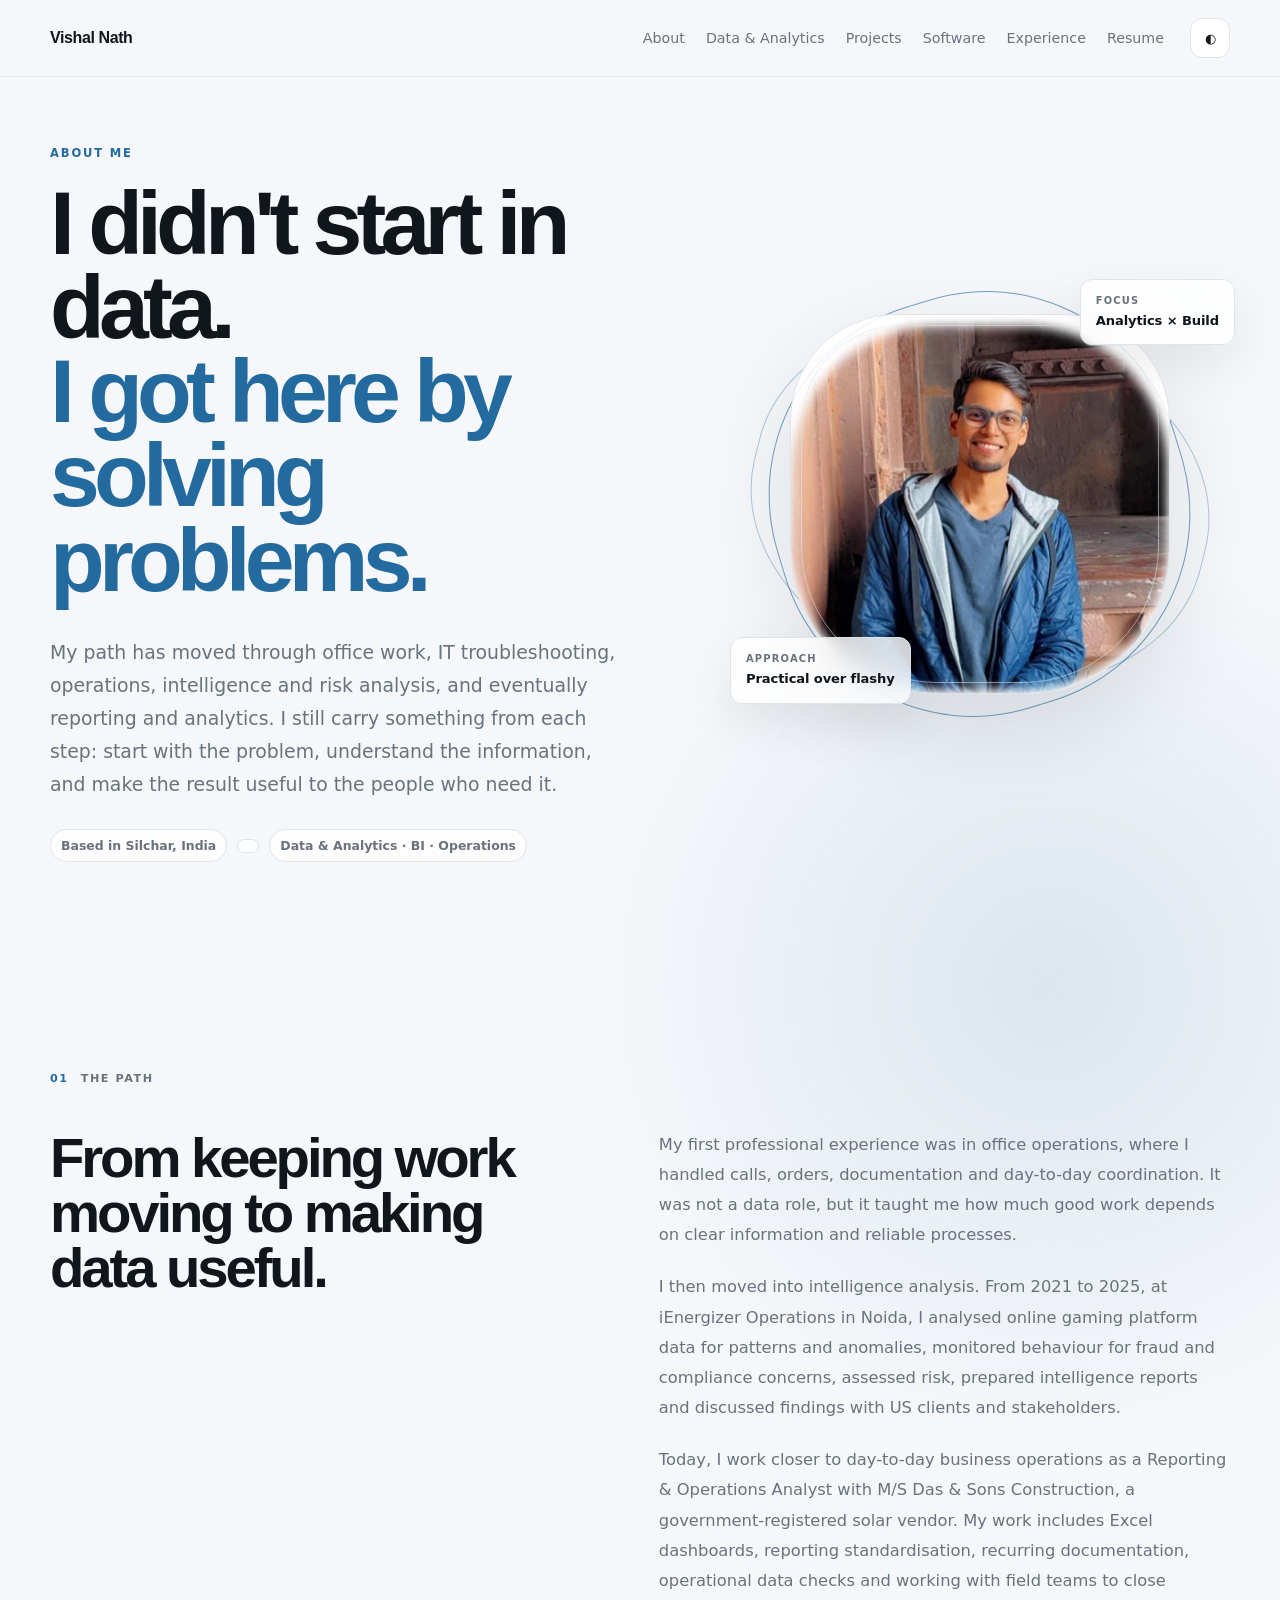
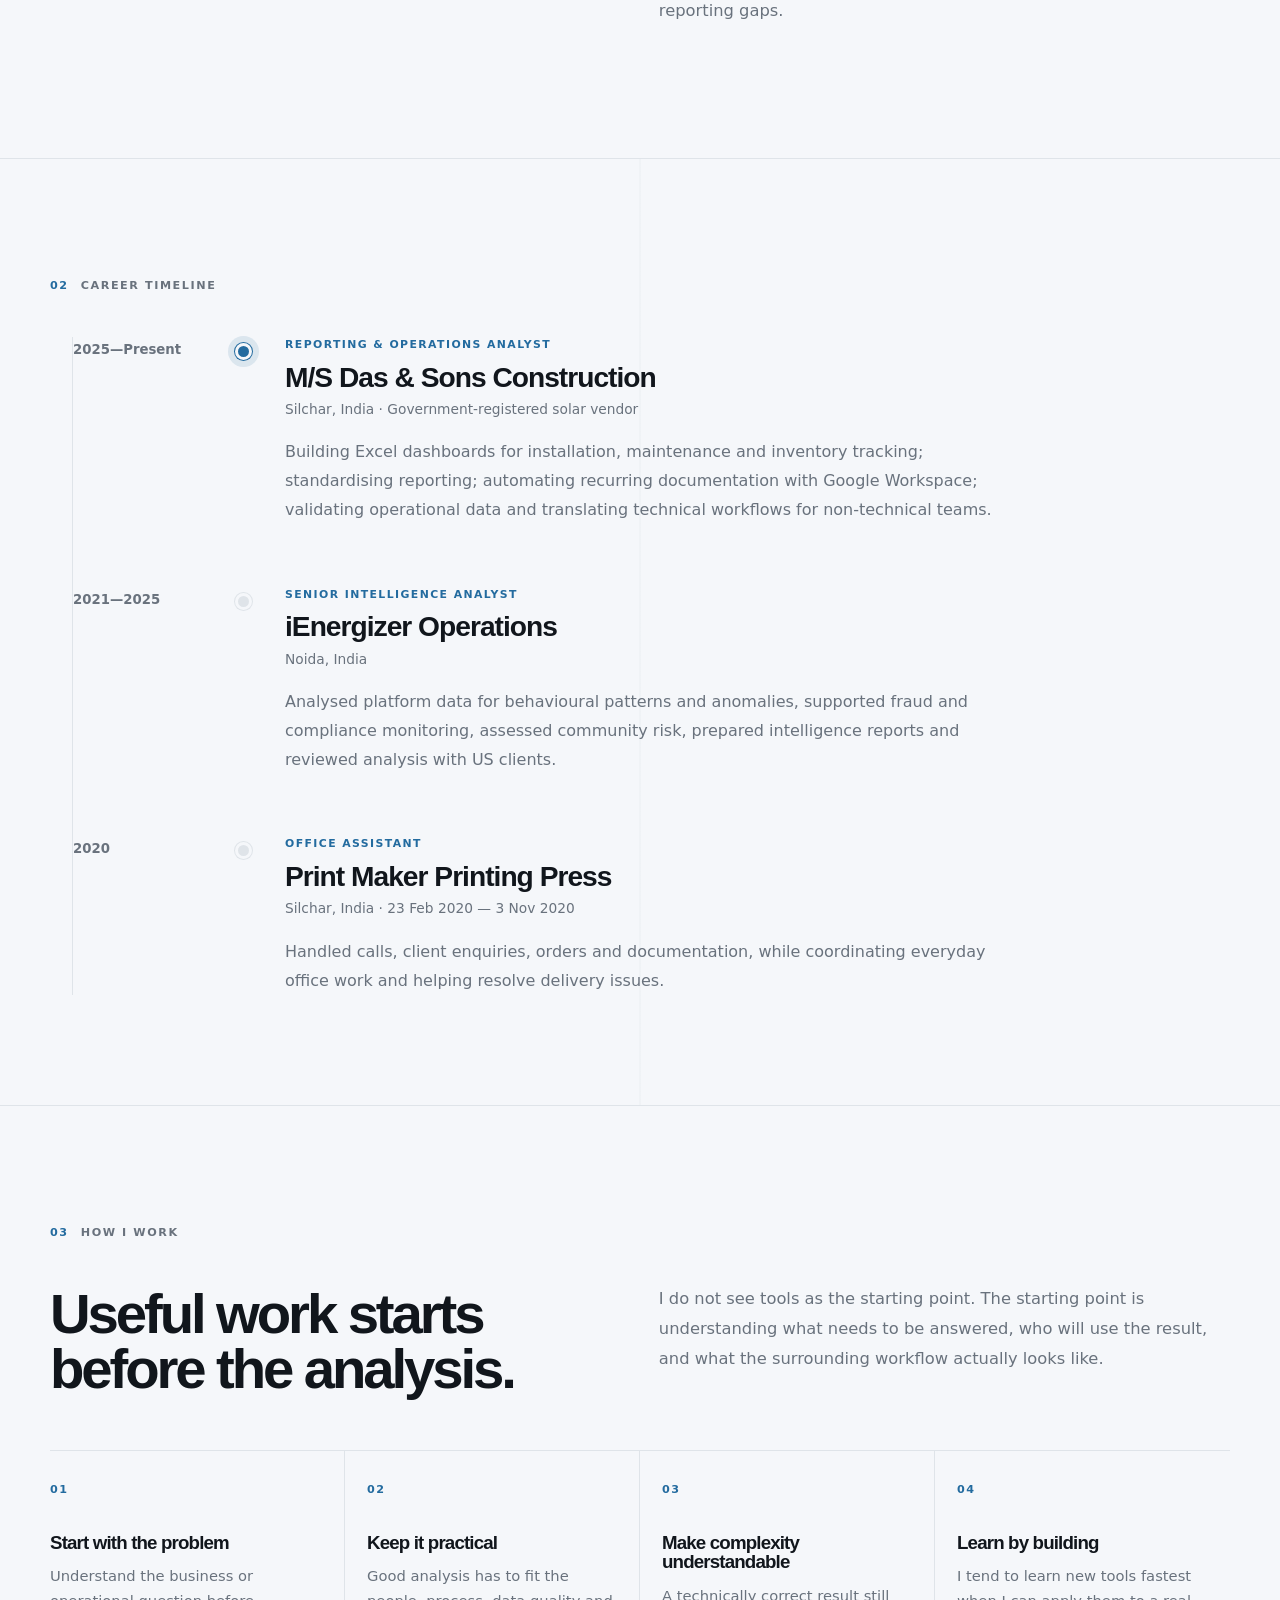
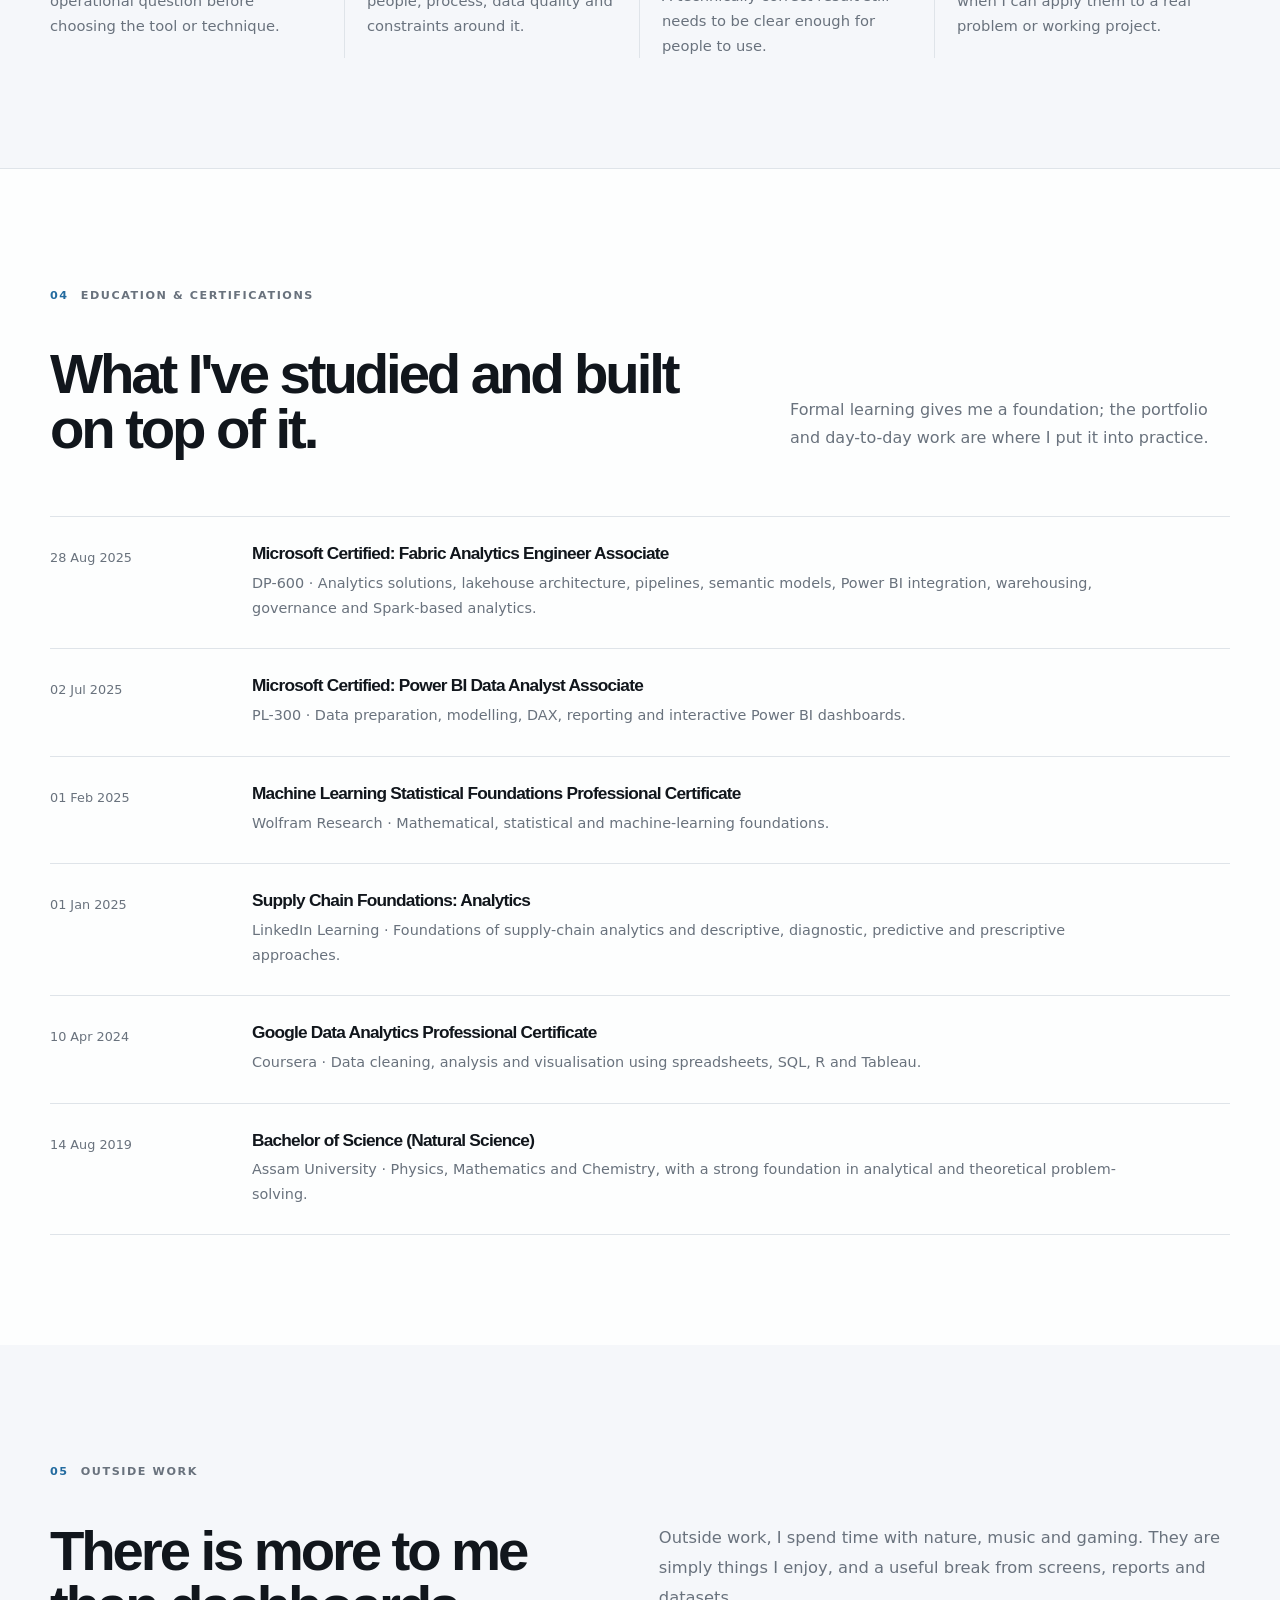
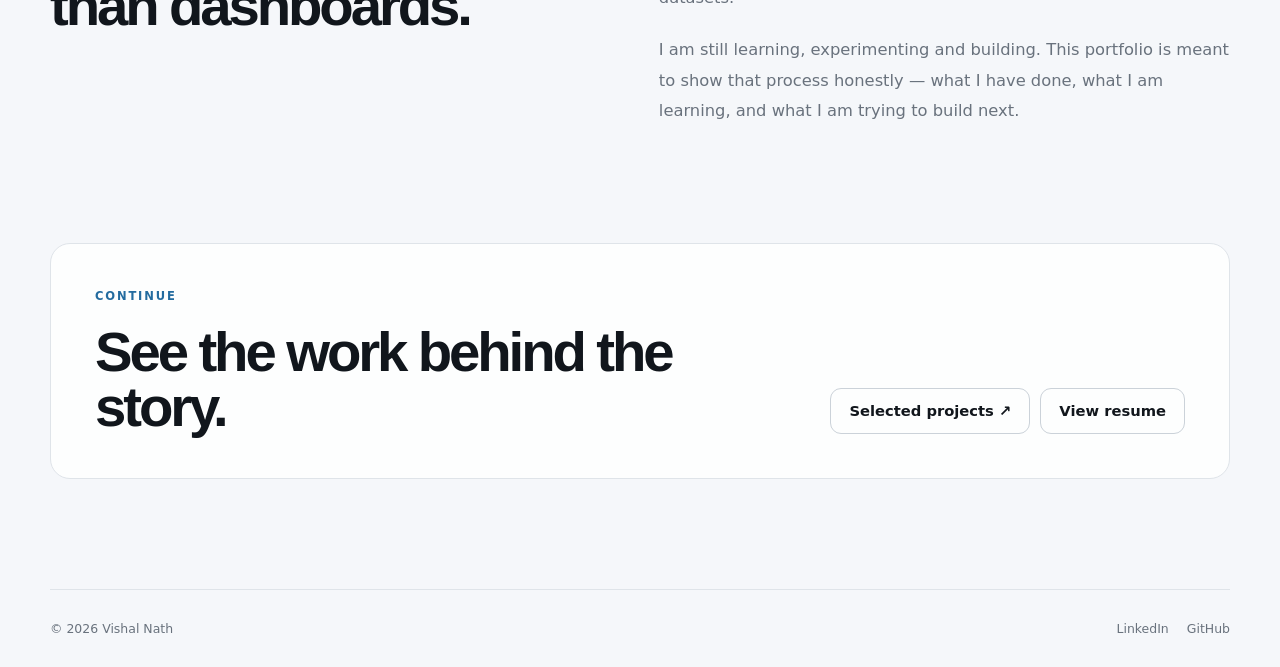
==== commit dfba0e67: "Add files via upload" ====
--- a/about/index.html
+++ b/about/index.html
@@ -3,10 +3,10 @@
 <head>
   <meta charset="utf-8">
   <meta name="viewport" content="width=device-width, initial-scale=1">
-  <meta name="description" content="About Vishal Nath — background, experience, education and professional focus.">
+  <meta name="description" content="About Vishal Nath — background, experience, approach, education and certifications.">
   <title>About — Vishal Nath</title>
   <link rel="stylesheet" href="../assets/css/style.css">
-  <link rel="stylesheet" href="about.css">
+  <link rel="stylesheet" href="./about.css">
   <script src="../assets/js/theme.js" defer></script>
 </head>
 <body>
@@ -14,7 +14,7 @@
     <nav class="nav container" aria-label="Primary navigation">
       <a class="brand" href="../">Vishal Nath</a>
       <div class="nav-links">
-        <a href="../about/" aria-current="page">About</a>
+        <a href="./" aria-current="page">About</a>
         <a href="../data/">Data &amp; Analytics</a>
         <a href="../projects/">Projects</a>
         <a href="../software/">Software</a>
@@ -29,198 +29,234 @@
 
   <main>
     <section class="about-hero container">
-      <div class="about-hero-copy">
-        <p class="eyebrow">01 / About me</p>
-        <h1>My path into data<br><span>wasn't a straight line.</span></h1>
-        <p class="about-lede">
-          I came into data through practical work: IT troubleshooting, operations, reporting,
-          and eventually intelligence and risk analysis. That background still shapes how I work —
-          I like understanding the problem first, then finding a simple and useful way to solve it.
+      <div class="hero-copy-block">
+        <p class="kicker">About me</p>
+        <h1>I didn't start in data.<br><span>I got here by solving problems.</span></h1>
+        <p class="lead">
+          My path has moved through office work, IT troubleshooting, operations, intelligence and risk analysis,
+          and eventually reporting and analytics. I still carry something from each step: start with the problem,
+          understand the information, and make the result useful to the people who need it.
         </p>
-      </div>
-      <div class="about-hero-media">
-        <div class="portrait-wrap">
+        <div class="hero-meta">
+          <span>Based in Silchar, India</span>
+          <span class="meta-dot" aria-hidden="true"></span>
+          <span>Data &amp; Analytics · BI · Operations</span>
+        </div>
+      </div>
+
+      <div class="portrait-wrap">
+        <div class="portrait-ring portrait-ring-a"></div>
+        <div class="portrait-ring portrait-ring-b"></div>
+        <div class="portrait-card">
           <img src="../assets/images/profile.png" alt="Portrait of Vishal Nath">
         </div>
-        <div class="floating-note">
-          <span>Based in</span>
-          <strong>Silchar, India</strong>
-        </div>
-      </div>
-    </section>
-
-    <section class="section about-story">
-      <div class="container story-grid">
+        <div class="floating-note note-top">
+          <span>Focus</span>
+          <strong>Analytics × Build</strong>
+        </div>
+        <div class="floating-note note-bottom">
+          <span>Approach</span>
+          <strong>Practical over flashy</strong>
+        </div>
+      </div>
+    </section>
+
+    <section class="story container section">
+      <div class="section-label"><span>01</span><span>The path</span></div>
+      <div class="story-grid">
         <div>
-          <p class="eyebrow">02 / The story</p>
-          <h2>From keeping systems working to making data useful.</h2>
-        </div>
-        <div class="story-copy">
-          <p>
-            My earlier work in office operations and IT troubleshooting taught me something that still matters:
-            technical work only becomes valuable when people can actually use the result.
-          </p>
-          <p>
-            From 2021 to 2025, I worked as a Senior Intelligence Analyst at iEnergizer Operations,
-            analysing online gaming platform data, looking for patterns and anomalies, assessing risk,
-            preparing intelligence reports, and discussing findings with US clients.
-          </p>
-          <p>
-            Today, as a Reporting &amp; Operations Analyst with a government-registered solar vendor,
-            I work closer to day-to-day business operations — building Excel dashboards, standardising reports,
-            automating recurring documentation, checking data against programme guidelines, and helping teams
-            close reporting gaps.
-          </p>
-        </div>
-      </div>
-    </section>
-
-    <section class="section timeline-section">
+          <h2>From keeping work moving to making data useful.</h2>
+        </div>
+        <div class="story-text">
+          <p>
+            My first professional experience was in office operations, where I handled calls, orders,
+            documentation and day-to-day coordination. It was not a data role, but it taught me how much
+            good work depends on clear information and reliable processes.
+          </p>
+          <p>
+            I then moved into intelligence analysis. From 2021 to 2025, at iEnergizer Operations in Noida,
+            I analysed online gaming platform data for patterns and anomalies, monitored behaviour for fraud
+            and compliance concerns, assessed risk, prepared intelligence reports and discussed findings with
+            US clients and stakeholders.
+          </p>
+          <p>
+            Today, I work closer to day-to-day business operations as a Reporting &amp; Operations Analyst
+            with M/S Das &amp; Sons Construction, a government-registered solar vendor. My work includes
+            Excel dashboards, reporting standardisation, recurring documentation, operational data checks
+            and working with field teams to close reporting gaps.
+          </p>
+        </div>
+      </div>
+    </section>
+
+    <section class="timeline-section">
       <div class="container">
-        <div class="section-heading-row">
-          <div>
-            <p class="eyebrow">03 / Experience</p>
-            <h2>A practical career in data and operations.</h2>
-          </div>
-          <p class="section-note">The roles changed. The focus stayed similar: understand the information, find what matters, communicate it clearly.</p>
-        </div>
+        <div class="section-label"><span>02</span><span>Career timeline</span></div>
 
         <div class="timeline">
+          <article class="timeline-item current">
+            <div class="timeline-year">2025—Present</div>
+            <div class="timeline-marker"></div>
+            <div class="timeline-content">
+              <p class="role-type">Reporting &amp; Operations Analyst</p>
+              <h3>M/S Das &amp; Sons Construction</h3>
+              <p class="place">Silchar, India · Government-registered solar vendor</p>
+              <p>
+                Building Excel dashboards for installation, maintenance and inventory tracking;
+                standardising reporting; automating recurring documentation with Google Workspace;
+                validating operational data and translating technical workflows for non-technical teams.
+              </p>
+            </div>
+          </article>
+
           <article class="timeline-item">
-            <div class="timeline-marker">2025—Present</div>
-            <div class="timeline-card">
-              <p class="role-label">Reporting &amp; Operations Analyst</p>
-              <h3>M/S Das &amp; Sons Construction</h3>
-              <p class="location">Silchar, India · Government-registered solar vendor</p>
-              <ul>
-                <li>Build Excel dashboards for installation status, maintenance schedules and inventory movement.</li>
-                <li>Standardise reporting templates and basic data checks for project and compliance reporting.</li>
-                <li>Automate recurring reports and documentation with Google Workspace.</li>
-                <li>Validate operational data against programme guidelines and work with field teams on reporting gaps.</li>
-                <li>Translate technical data and workflows into language that non-technical teams can use.</li>
-              </ul>
+            <div class="timeline-year">2021—2025</div>
+            <div class="timeline-marker"></div>
+            <div class="timeline-content">
+              <p class="role-type">Senior Intelligence Analyst</p>
+              <h3>iEnergizer Operations</h3>
+              <p class="place">Noida, India</p>
+              <p>
+                Analysed platform data for behavioural patterns and anomalies, supported fraud and compliance
+                monitoring, assessed community risk, prepared intelligence reports and reviewed analysis with
+                US clients.
+              </p>
             </div>
           </article>
 
           <article class="timeline-item">
-            <div class="timeline-marker">2021—2025</div>
-            <div class="timeline-card">
-              <p class="role-label">Senior Intelligence Analyst</p>
-              <h3>iEnergizer Operations</h3>
-              <p class="location">Noida, India</p>
-              <ul>
-                <li>Analysed online gaming platform data for behavioural patterns and anomalies.</li>
-                <li>Monitored player behaviour for fraud and compliance-related issues.</li>
-                <li>Assessed community risk and worked with teams on risk-mitigation actions.</li>
-                <li>Prepared intelligence reports and shared findings with stakeholders.</li>
-                <li>Held regular analysis reviews with US clients and handled feedback and follow-up questions.</li>
-              </ul>
-            </div>
-          </article>
-
-          <article class="timeline-item">
-            <div class="timeline-marker">2020</div>
-            <div class="timeline-card">
-              <p class="role-label">Office Assistant</p>
+            <div class="timeline-year">2020</div>
+            <div class="timeline-marker"></div>
+            <div class="timeline-content">
+              <p class="role-type">Office Assistant</p>
               <h3>Print Maker Printing Press</h3>
-              <p class="location">Silchar, India · 23 Feb 2020 — 3 Nov 2020</p>
-              <ul>
-                <li>Handled calls, client enquiries, orders and documentation.</li>
-                <li>Coordinated day-to-day office tasks and helped resolve delivery issues.</li>
-              </ul>
-            </div>
-          </article>
-        </div>
-      </div>
-    </section>
-
-    <section class="section focus-section">
-      <div class="container focus-grid">
+              <p class="place">Silchar, India · 23 Feb 2020 — 3 Nov 2020</p>
+              <p>
+                Handled calls, client enquiries, orders and documentation, while coordinating everyday office
+                work and helping resolve delivery issues.
+              </p>
+            </div>
+          </article>
+        </div>
+      </div>
+    </section>
+
+    <section class="approach container section">
+      <div class="section-label"><span>03</span><span>How I work</span></div>
+      <div class="approach-intro">
+        <h2>Useful work starts before the analysis.</h2>
+        <p>
+          I do not see tools as the starting point. The starting point is understanding what needs to be
+          answered, who will use the result, and what the surrounding workflow actually looks like.
+        </p>
+      </div>
+      <div class="principles">
+        <article>
+          <span class="principle-no">01</span>
+          <h3>Start with the problem</h3>
+          <p>Understand the business or operational question before choosing the tool or technique.</p>
+        </article>
+        <article>
+          <span class="principle-no">02</span>
+          <h3>Keep it practical</h3>
+          <p>Good analysis has to fit the people, process, data quality and constraints around it.</p>
+        </article>
+        <article>
+          <span class="principle-no">03</span>
+          <h3>Make complexity understandable</h3>
+          <p>A technically correct result still needs to be clear enough for people to use.</p>
+        </article>
+        <article>
+          <span class="principle-no">04</span>
+          <h3>Learn by building</h3>
+          <p>I tend to learn new tools fastest when I can apply them to a real problem or working project.</p>
+        </article>
+      </div>
+    </section>
+
+    <section class="credentials-section">
+      <div class="container">
+        <div class="section-label"><span>04</span><span>Education &amp; certifications</span></div>
+
+        <div class="credentials-header">
+          <h2>What I've studied and built on top of it.</h2>
+          <p>
+            Formal learning gives me a foundation; the portfolio and day-to-day work are where I put it into practice.
+          </p>
+        </div>
+
+        <div class="credential-list">
+          <article class="credential">
+            <time>28 Aug 2025</time>
+            <div>
+              <h3>Microsoft Certified: Fabric Analytics Engineer Associate</h3>
+              <p>DP-600 · Analytics solutions, lakehouse architecture, pipelines, semantic models, Power BI integration, warehousing, governance and Spark-based analytics.</p>
+            </div>
+          </article>
+          <article class="credential">
+            <time>02 Jul 2025</time>
+            <div>
+              <h3>Microsoft Certified: Power BI Data Analyst Associate</h3>
+              <p>PL-300 · Data preparation, modelling, DAX, reporting and interactive Power BI dashboards.</p>
+            </div>
+          </article>
+          <article class="credential">
+            <time>01 Feb 2025</time>
+            <div>
+              <h3>Machine Learning Statistical Foundations Professional Certificate</h3>
+              <p>Wolfram Research · Mathematical, statistical and machine-learning foundations.</p>
+            </div>
+          </article>
+          <article class="credential">
+            <time>01 Jan 2025</time>
+            <div>
+              <h3>Supply Chain Foundations: Analytics</h3>
+              <p>LinkedIn Learning · Foundations of supply-chain analytics and descriptive, diagnostic, predictive and prescriptive approaches.</p>
+            </div>
+          </article>
+          <article class="credential">
+            <time>10 Apr 2024</time>
+            <div>
+              <h3>Google Data Analytics Professional Certificate</h3>
+              <p>Coursera · Data cleaning, analysis and visualisation using spreadsheets, SQL, R and Tableau.</p>
+            </div>
+          </article>
+          <article class="credential education">
+            <time>14 Aug 2019</time>
+            <div>
+              <h3>Bachelor of Science (Natural Science)</h3>
+              <p>Assam University · Physics, Mathematics and Chemistry, with a strong foundation in analytical and theoretical problem-solving.</p>
+            </div>
+          </article>
+        </div>
+      </div>
+    </section>
+
+    <section class="outside container section">
+      <div class="section-label"><span>05</span><span>Outside work</span></div>
+      <div class="outside-grid">
+        <h2>There is more to me than dashboards.</h2>
         <div>
-          <p class="eyebrow">04 / How I work</p>
-          <h2>I care more about useful work than impressive wording.</h2>
-        </div>
-        <div class="principles">
-          <div class="principle"><strong>Start with the problem.</strong><span>I prefer understanding the business or operational question before reaching for a tool.</span></div>
-          <div class="principle"><strong>Keep the workflow practical.</strong><span>Good analysis should fit the people, process and constraints around it.</span></div>
-          <div class="principle"><strong>Make complexity understandable.</strong><span>A technically correct result is not enough if the people using it cannot follow it.</span></div>
-          <div class="principle"><strong>Keep learning by building.</strong><span>I learn new tools best when I can apply them to a real problem or a working project.</span></div>
-        </div>
-      </div>
-    </section>
-
-    <section class="section credentials-section">
-      <div class="container">
-        <div class="section-heading-row">
-          <div>
-            <p class="eyebrow">05 / Education &amp; certifications</p>
-            <h2>What I've studied and certified in.</h2>
-          </div>
-          <p class="section-note">Credentials are listed as part of the journey, not as a substitute for hands-on work.</p>
-        </div>
-
-        <div class="credential-grid">
-          <article class="credential-card featured">
-            <span class="credential-date">28 Aug 2025</span>
-            <h3>Microsoft Certified: Fabric Analytics Engineer Associate</h3>
-            <p>DP-600 · Analytics solutions, lakehouse architecture, data pipelines, semantic models, Power BI integration, warehousing, governance and Spark-based analytics.</p>
-          </article>
-          <article class="credential-card">
-            <span class="credential-date">02 Jul 2025</span>
-            <h3>Microsoft Certified: Power BI Data Analyst Associate</h3>
-            <p>PL-300 · Data preparation, modelling, DAX, reporting and interactive Power BI dashboards.</p>
-          </article>
-          <article class="credential-card">
-            <span class="credential-date">01 Feb 2025</span>
-            <h3>Machine Learning Statistical Foundations Professional Certificate</h3>
-            <p>Wolfram Research · Mathematical, statistical and machine-learning foundations.</p>
-          </article>
-          <article class="credential-card">
-            <span class="credential-date">01 Jan 2025</span>
-            <h3>Supply Chain Foundations: Analytics</h3>
-            <p>LinkedIn Learning · Foundations of supply-chain analytics and descriptive, diagnostic, predictive and prescriptive approaches.</p>
-          </article>
-          <article class="credential-card">
-            <span class="credential-date">10 Apr 2024</span>
-            <h3>Google Data Analytics Professional Certificate</h3>
-            <p>Coursera · Data cleaning, analysis and visualisation using spreadsheets, SQL, R and Tableau.</p>
-          </article>
-          <article class="credential-card">
-            <span class="credential-date">14 Aug 2019</span>
-            <h3>Bachelor of Science (Natural Science)</h3>
-            <p>Assam University · Coursework centred on Physics, Mathematics and Chemistry, with a strong foundation in analytical and theoretical problem-solving.</p>
-          </article>
-        </div>
-      </div>
-    </section>
-
-    <section class="section beyond-section">
-      <div class="container beyond-grid">
+          <p>
+            Outside work, I spend time with nature, music and gaming. They are simply things I enjoy,
+            and a useful break from screens, reports and datasets.
+          </p>
+          <p>
+            I am still learning, experimenting and building. This portfolio is meant to show that process
+            honestly — what I have done, what I am learning, and what I am trying to build next.
+          </p>
+        </div>
+      </div>
+    </section>
+
+    <section class="next-section container">
+      <div class="next-card">
         <div>
-          <p class="eyebrow">06 / Beyond work</p>
-          <h2>There is more to me than dashboards.</h2>
-        </div>
-        <div>
-          <p>
-            Outside work, I spend time with nature, music and gaming. Those interests are not part of a polished
-            career story — they're simply things I enjoy. They also give me a useful break from screens, reports and datasets.
-          </p>
-          <p>
-            I am still building my skills and experimenting with new tools. The portfolio is meant to show that process honestly:
-            what I have done, what I am learning, and what I am trying to build next.
-          </p>
-        </div>
-      </div>
-    </section>
-
-    <section class="section about-cta">
-      <div class="container cta-panel">
-        <div>
-          <p class="eyebrow">07 / Next</p>
-          <h2>Want to see the work behind the story?</h2>
-        </div>
-        <div class="actions">
-          <a class="button primary" href="../projects/">See selected projects ↗</a>
+          <p class="kicker">Continue</p>
+          <h2>See the work behind the story.</h2>
+        </div>
+        <div class="next-links">
+          <a class="button primary" href="../projects/">Selected projects ↗</a>
           <a class="button" href="../resume/">View resume</a>
         </div>
       </div>
@@ -228,7 +264,11 @@
   </main>
 
   <footer class="site-footer container">
-    <span>© 2026 Vishal Nath</span>
+    <div>© 2026 Vishal Nath</div>
+    <div class="footer-links">
+      <a href="https://www.linkedin.com/in/vishal-nath-8261611b9" target="_blank" rel="noopener noreferrer">LinkedIn</a>
+      <a href="https://github.com/Kazake95" target="_blank" rel="noopener noreferrer">GitHub</a>
+    </div>
   </footer>
 </body>
 </html>
--- a/about/about.css
+++ b/about/about.css
@@ -1,239 +1,518 @@
-/* About-page-only styling. Uses the shared portfolio variables and base components from ../assets/css/style.css. */
 .about-hero {
   min-height: calc(100vh - 68px);
-  padding-block: 90px 80px;
-  display: grid;
-  grid-template-columns: minmax(0, 1.1fr) minmax(360px, .9fr);
-  gap: 70px;
+  display: grid;
+  grid-template-columns: minmax(0, 1.05fr) minmax(380px, .95fr);
   align-items: center;
-}
-
-.about-hero h1 {
-  max-width: 760px;
-  font-size: clamp(3.3rem, 6.5vw, 6.2rem);
+  gap: clamp(50px, 7vw, 110px);
+  padding-top: 68px;
+  padding-bottom: 90px;
+}
+
+.kicker {
+  margin: 0 0 18px;
+  color: var(--accent);
+  text-transform: uppercase;
+  letter-spacing: .16em;
+  font-size: .72rem;
+  font-weight: 800;
+}
+
+.hero-copy-block h1 {
+  max-width: 800px;
   margin: 0;
-}
-
-.about-hero h1 span { color: var(--accent); }
-
-.about-lede {
+  font-size: clamp(3.25rem, 7vw, 6.6rem);
+  line-height: .94;
+  letter-spacing: -.065em;
+}
+
+.hero-copy-block h1 span {
+  color: var(--accent);
+}
+
+.lead {
   max-width: 700px;
-  margin: 28px 0 0;
-  color: var(--muted);
-  font-size: clamp(1.05rem, 1.6vw, 1.25rem);
-  line-height: 1.8;
-}
-
-.about-hero-media {
-  position: relative;
-  justify-self: center;
-  width: min(100%, 460px);
-  padding: 28px;
+  margin: 34px 0 25px;
+  color: var(--muted);
+  font-size: clamp(1rem, 1.5vw, 1.18rem);
+  line-height: 1.75;
+}
+
+.hero-meta {
+  display: flex;
+  flex-wrap: wrap;
+  align-items: center;
+  gap: 10px;
+  color: var(--muted);
+  font-size: .88rem;
+}
+
+.meta-dot {
+  width: 4px;
+  height: 4px;
+  border-radius: 50%;
+  background: var(--muted);
 }
 
 .portrait-wrap {
   position: relative;
+  width: min(100%, 500px);
+  justify-self: end;
   aspect-ratio: 1 / 1;
-  border-radius: 28% 72% 63% 37% / 36% 34% 66% 64%;
+  display: grid;
+  place-items: center;
+}
+
+.portrait-card {
+  position: relative;
+  z-index: 2;
+  width: 76%;
+  aspect-ratio: 1 / 1;
   overflow: hidden;
+  border-radius: 28% 28% 38% 38%;
   border: 1px solid var(--border);
   background: var(--surface);
-  box-shadow: var(--shadow);
-}
-
-.portrait-wrap::before {
-  content: "";
-  position: absolute;
-  inset: -14px;
-  border: 1px solid color-mix(in srgb, var(--accent) 55%, transparent);
-  border-radius: 35% 65% 58% 42% / 44% 36% 64% 56%;
-  transform: rotate(-8deg);
-  pointer-events: none;
-  z-index: 0;
-}
-
-.portrait-wrap img {
+  box-shadow: 0 30px 90px rgba(0,0,0,.10);
+}
+
+:root[data-theme="dark"] .portrait-card {
+  box-shadow: 0 30px 90px rgba(0,0,0,.30);
+}
+
+.portrait-card img {
+  display: block;
   width: 100%;
   height: 100%;
-  display: block;
   object-fit: cover;
-  object-position: center;
+}
+
+.portrait-ring {
+  position: absolute;
+  border: 1.5px solid color-mix(in srgb, var(--accent) 62%, transparent);
+  border-radius: 47%;
+  transform: rotate(-17deg);
+}
+
+.portrait-ring-a {
+  width: 83%;
+  height: 84%;
+}
+
+.portrait-ring-b {
+  width: 92%;
+  height: 70%;
+  transform: rotate(14deg);
+  opacity: .55;
 }
 
 .floating-note {
   position: absolute;
-  left: 0;
-  bottom: 34px;
-  padding: 13px 16px;
+  z-index: 3;
+  min-width: 132px;
+  padding: 13px 15px;
   border: 1px solid var(--border);
   border-radius: 12px;
-  background: color-mix(in srgb, var(--surface) 94%, transparent);
-  box-shadow: var(--shadow);
-  backdrop-filter: blur(10px);
-}
-
-.floating-note span,
-.location,
-.credential-date,
-.role-label {
+  background: color-mix(in srgb, var(--surface) 93%, transparent);
+  box-shadow: 0 18px 50px rgba(0,0,0,.08);
+  backdrop-filter: blur(16px);
+}
+
+.floating-note span {
   display: block;
-  color: var(--muted);
-}
-
-.floating-note span { font-size: .68rem; text-transform: uppercase; letter-spacing: .1em; }
-.floating-note strong { font-size: .9rem; }
+  margin-bottom: 3px;
+  color: var(--muted);
+  text-transform: uppercase;
+  letter-spacing: .12em;
+  font-size: .62rem;
+  font-weight: 800;
+}
+
+.floating-note strong {
+  display: block;
+  font-size: .82rem;
+  letter-spacing: -.01em;
+}
+
+.note-top { top: 5%; right: -1%; }
+.note-bottom { bottom: 10%; left: 0; }
+
+.section {
+  padding-top: 110px;
+  padding-bottom: 110px;
+}
+
+.section-label {
+  display: flex;
+  align-items: center;
+  gap: 12px;
+  margin-bottom: 42px;
+  color: var(--muted);
+  font-size: .7rem;
+  font-weight: 800;
+  letter-spacing: .14em;
+  text-transform: uppercase;
+}
+
+.section-label span:first-child {
+  color: var(--accent);
+}
 
 .story-grid,
-.focus-grid,
-.beyond-grid {
-  display: grid;
-  grid-template-columns: minmax(260px, .82fr) minmax(0, 1.18fr);
-  gap: clamp(50px, 9vw, 140px);
-  align-items: start;
-}
-
-.about-story { border-top: 1px solid var(--border); }
-
-.about-story h2,
-.focus-section h2,
-.beyond-section h2 {
-  max-width: 540px;
+.approach-intro,
+.outside-grid {
+  display: grid;
+  grid-template-columns: 1fr 1.08fr;
+  gap: 80px;
+}
+
+.story h2,
+.approach-intro h2,
+.outside-grid h2,
+.credentials-header h2,
+.next-card h2 {
   margin: 0;
-  font-size: clamp(2rem, 4vw, 3.35rem);
-}
-
-.story-copy { color: var(--muted); font-size: 1.03rem; }
-.story-copy p { margin: 0 0 24px; }
-.story-copy p:last-child { margin-bottom: 0; }
+  font-size: clamp(2.3rem, 4.4vw, 4.6rem);
+  line-height: .98;
+  letter-spacing: -.055em;
+}
+
+.story-text {
+  max-width: 690px;
+}
+
+.story-text p,
+.approach-intro > p,
+.outside-grid p {
+  margin: 0 0 22px;
+  color: var(--muted);
+  font-size: 1.02rem;
+  line-height: 1.85;
+}
 
 .timeline-section,
-.credentials-section { border-top: 1px solid var(--border); }
-
-.section-heading-row {
-  display: flex;
-  justify-content: space-between;
-  align-items: end;
-  gap: 40px;
-  margin-bottom: 44px;
-}
-
-.section-heading-row h2 { max-width: 700px; margin: 0; font-size: clamp(2rem, 4vw, 3.35rem); }
-.section-note { max-width: 390px; margin: 0; color: var(--muted); font-size: .95rem; }
+.credentials-section {
+  padding: 110px 0;
+  border-top: 1px solid var(--border);
+  border-bottom: 1px solid var(--border);
+  background:
+    linear-gradient(90deg, transparent 0, transparent 49.95%, var(--border) 50%, transparent 50.05%),
+    var(--bg);
+  background-size: 100% 100%;
+}
 
 .timeline {
   position: relative;
-  margin-left: 12px;
+  margin-left: 22px;
   border-left: 1px solid var(--border);
 }
 
 .timeline-item {
-  display: grid;
-  grid-template-columns: 150px minmax(0, 1fr);
-  gap: 35px;
-  padding: 0 0 54px 30px;
-}
-
-.timeline-item:last-child { padding-bottom: 0; }
+  position: relative;
+  display: grid;
+  grid-template-columns: 150px 26px minmax(0, 1fr);
+  gap: 18px;
+  padding: 0 0 62px;
+}
+
+.timeline-item:last-child {
+  padding-bottom: 0;
+}
+
+.timeline-year {
+  padding-top: 3px;
+  color: var(--muted);
+  font-size: .83rem;
+  font-weight: 700;
+  white-space: nowrap;
+}
 
 .timeline-marker {
-  color: var(--accent);
-  font-weight: 700;
-  font-size: .86rem;
-  padding-top: 4px;
+  position: relative;
 }
 
 .timeline-marker::before {
   content: "";
   position: absolute;
-  width: 9px;
-  height: 9px;
-  margin-left: -36px;
-  margin-top: 5px;
+  top: 6px;
+  left: -6px;
+  width: 11px;
+  height: 11px;
   border-radius: 50%;
-  border: 2px solid var(--accent);
-  background: var(--bg);
-}
-
-.timeline-card {
-  padding: 25px 26px;
+  border: 3px solid var(--bg);
+  background: var(--border);
+  box-shadow: 0 0 0 1px var(--border);
+}
+
+.timeline-item.current .timeline-marker::before {
+  background: var(--accent);
+  box-shadow: 0 0 0 1px var(--accent), 0 0 0 7px color-mix(in srgb, var(--accent) 12%, transparent);
+}
+
+.timeline-content {
+  max-width: 720px;
+}
+
+.role-type {
+  margin: 0 0 9px;
+  color: var(--accent);
+  text-transform: uppercase;
+  letter-spacing: .13em;
+  font-size: .68rem;
+  font-weight: 800;
+}
+
+.timeline-content h3 {
+  margin: 0;
+  font-size: clamp(1.35rem, 2.2vw, 2rem);
+  letter-spacing: -.035em;
+}
+
+.place {
+  margin: 7px 0 18px;
+  color: var(--muted);
+  font-size: .86rem;
+}
+
+.timeline-content > p:last-child {
+  margin: 0;
+  color: var(--muted);
+  line-height: 1.8;
+}
+
+.approach-intro {
+  align-items: end;
+  margin-bottom: 54px;
+}
+
+.principles {
+  display: grid;
+  grid-template-columns: repeat(4, 1fr);
+  border-top: 1px solid var(--border);
+}
+
+.principles article {
+  padding: 25px 22px 0;
+  border-right: 1px solid var(--border);
+}
+
+.principles article:first-child {
+  padding-left: 0;
+}
+
+.principles article:last-child {
+  border-right: 0;
+  padding-right: 0;
+}
+
+.principle-no {
+  display: inline-block;
+  margin-bottom: 34px;
+  color: var(--accent);
+  font-size: .7rem;
+  font-weight: 800;
+  letter-spacing: .13em;
+}
+
+.principles h3 {
+  margin-bottom: 11px;
+}
+
+.principles p {
+  margin: 0;
+  color: var(--muted);
+  font-size: .92rem;
+  line-height: 1.7;
+}
+
+.credentials-section {
+  background: var(--surface);
+  border-bottom: 0;
+}
+
+.credentials-header {
+  display: grid;
+  grid-template-columns: 1.2fr .8fr;
+  gap: 80px;
+  align-items: end;
+  margin-bottom: 60px;
+}
+
+.credentials-header p {
+  max-width: 480px;
+  margin: 0 0 4px;
+  color: var(--muted);
+  line-height: 1.75;
+}
+
+.credential-list {
+  border-top: 1px solid var(--border);
+}
+
+.credential {
+  display: grid;
+  grid-template-columns: 170px minmax(0, 1fr);
+  gap: 32px;
+  padding: 28px 0;
+  border-bottom: 1px solid var(--border);
+}
+
+.credential time {
+  color: var(--muted);
+  font-size: .8rem;
+  padding-top: 3px;
+}
+
+.credential h3 {
+  max-width: 860px;
+  margin-bottom: 8px;
+  font-size: 1.08rem;
+}
+
+.credential p {
+  max-width: 900px;
+  margin: 0;
+  color: var(--muted);
+  font-size: .9rem;
+  line-height: 1.7;
+}
+
+.outside {
+  padding-top: 110px;
+  padding-bottom: 95px;
+}
+
+.outside-grid > div {
+  max-width: 650px;
+}
+
+.next-section {
+  padding-bottom: 110px;
+}
+
+.next-card {
+  display: grid;
+  grid-template-columns: 1fr auto;
+  gap: 40px;
+  align-items: end;
+  padding: 44px;
   border: 1px solid var(--border);
-  border-radius: 14px;
+  border-radius: 20px;
   background: var(--surface);
 }
 
-.timeline-card h3 { margin: 5px 0 3px; font-size: 1.45rem; }
-.role-label { font-size: .78rem; text-transform: uppercase; letter-spacing: .08em; font-weight: 750; color: var(--accent); }
-.location { font-size: .9rem; margin-bottom: 19px; }
-.timeline-card ul { margin: 0; padding-left: 18px; color: var(--muted); }
-.timeline-card li + li { margin-top: 8px; }
-
-.focus-section { border-top: 1px solid var(--border); }
-.principles { border-top: 1px solid var(--border); }
-.principle {
-  display: grid;
-  grid-template-columns: 190px minmax(0, 1fr);
-  gap: 24px;
-  padding: 20px 0;
-  border-bottom: 1px solid var(--border);
-}
-.principle strong { font-size: .96rem; }
-.principle span { color: var(--muted); }
-
-.credential-grid {
-  display: grid;
-  grid-template-columns: repeat(2, minmax(0, 1fr));
-  gap: 14px;
-}
-
-.credential-card {
-  padding: 24px;
-  border: 1px solid var(--border);
-  border-radius: 14px;
-  background: var(--surface);
-}
-
-.credential-card.featured { border-color: color-mix(in srgb, var(--accent) 50%, var(--border)); }
-.credential-date { font-size: .76rem; margin-bottom: 16px; }
-.credential-card h3 { margin: 0 0 10px; font-size: 1.1rem; }
-.credential-card p { margin: 0; color: var(--muted); font-size: .92rem; }
-
-.beyond-section { border-top: 1px solid var(--border); }
-.beyond-grid > div:last-child { color: var(--muted); font-size: 1.03rem; }
-.beyond-grid p { margin: 0 0 22px; }
-.beyond-grid p:last-child { margin-bottom: 0; }
-
-.about-cta { border-top: 1px solid var(--border); padding-bottom: 90px; }
-.cta-panel {
-  padding: 34px;
-  border: 1px solid var(--border);
-  border-radius: 16px;
-  background: var(--surface);
+.next-links {
   display: flex;
-  align-items: center;
-  justify-content: space-between;
-  gap: 30px;
-}
-.cta-panel h2 { margin: 0; font-size: clamp(1.8rem, 3vw, 2.7rem); }
-
-@media (max-width: 900px) {
-  .about-hero { grid-template-columns: 1fr; min-height: auto; }
-  .about-hero-media { max-width: 430px; justify-self: start; }
+  flex-wrap: wrap;
+  gap: 10px;
+}
+
+.footer-links {
+  display: flex;
+  gap: 18px;
+}
+
+.footer-links a:hover {
+  color: var(--text);
+}
+
+@media (max-width: 980px) {
+  .about-hero {
+    grid-template-columns: 1fr;
+    padding-top: 70px;
+  }
+
+  .portrait-wrap {
+    justify-self: start;
+    max-width: 500px;
+  }
+
   .story-grid,
-  .focus-grid,
-  .beyond-grid { grid-template-columns: 1fr; gap: 35px; }
-  .section-heading-row { display: grid; gap: 20px; }
-  .credential-grid { grid-template-columns: 1fr; }
-  .cta-panel { display: grid; }
-}
-
-@media (max-width: 620px) {
-  .about-hero { padding-block: 65px 55px; gap: 35px; }
-  .about-hero h1 { font-size: clamp(2.9rem, 13vw, 4.7rem); }
-  .about-hero-media { width: min(100%, 360px); padding: 20px; }
-  .floating-note { left: -2px; bottom: 22px; }
-  .timeline-item { grid-template-columns: 1fr; gap: 10px; padding-left: 24px; }
-  .timeline-marker::before { margin-left: -30px; }
-  .timeline-card { padding: 20px; }
-  .principle { grid-template-columns: 1fr; gap: 5px; }
-  .cta-panel { padding: 24px; }
-}
+  .approach-intro,
+  .outside-grid,
+  .credentials-header {
+    grid-template-columns: 1fr;
+    gap: 34px;
+  }
+
+  .principles {
+    grid-template-columns: repeat(2, 1fr);
+  }
+
+  .principles article {
+    min-height: 180px;
+    border-bottom: 1px solid var(--border);
+  }
+
+  .principles article:nth-child(2) {
+    border-right: 0;
+  }
+}
+
+@media (max-width: 700px) {
+  .about-hero {
+    min-height: auto;
+    padding-bottom: 72px;
+  }
+
+  .hero-copy-block h1 {
+    font-size: clamp(3rem, 14vw, 5rem);
+  }
+
+  .portrait-wrap {
+    width: 88vw;
+    max-width: 460px;
+  }
+
+  .note-top {
+    right: -3%;
+  }
+
+  .timeline {
+    margin-left: 8px;
+  }
+
+  .timeline-item {
+    grid-template-columns: 1fr;
+    gap: 8px;
+    padding-left: 24px;
+    padding-bottom: 48px;
+  }
+
+  .timeline-year {
+    font-size: .76rem;
+  }
+
+  .timeline-marker::before {
+    left: -30px;
+  }
+
+  .principles {
+    grid-template-columns: 1fr;
+  }
+
+  .principles article,
+  .principles article:nth-child(2) {
+    padding-inline: 0;
+    border-right: 0;
+  }
+
+  .credential {
+    grid-template-columns: 1fr;
+    gap: 9px;
+  }
+
+  .next-card {
+    grid-template-columns: 1fr;
+    padding: 30px;
+  }
+}
+
+@media (max-width: 520px) {
+  .floating-note {
+    min-width: 112px;
+    padding: 10px 11px;
+  }
+
+  .floating-note strong {
+    font-size: .72rem;
+  }
+}
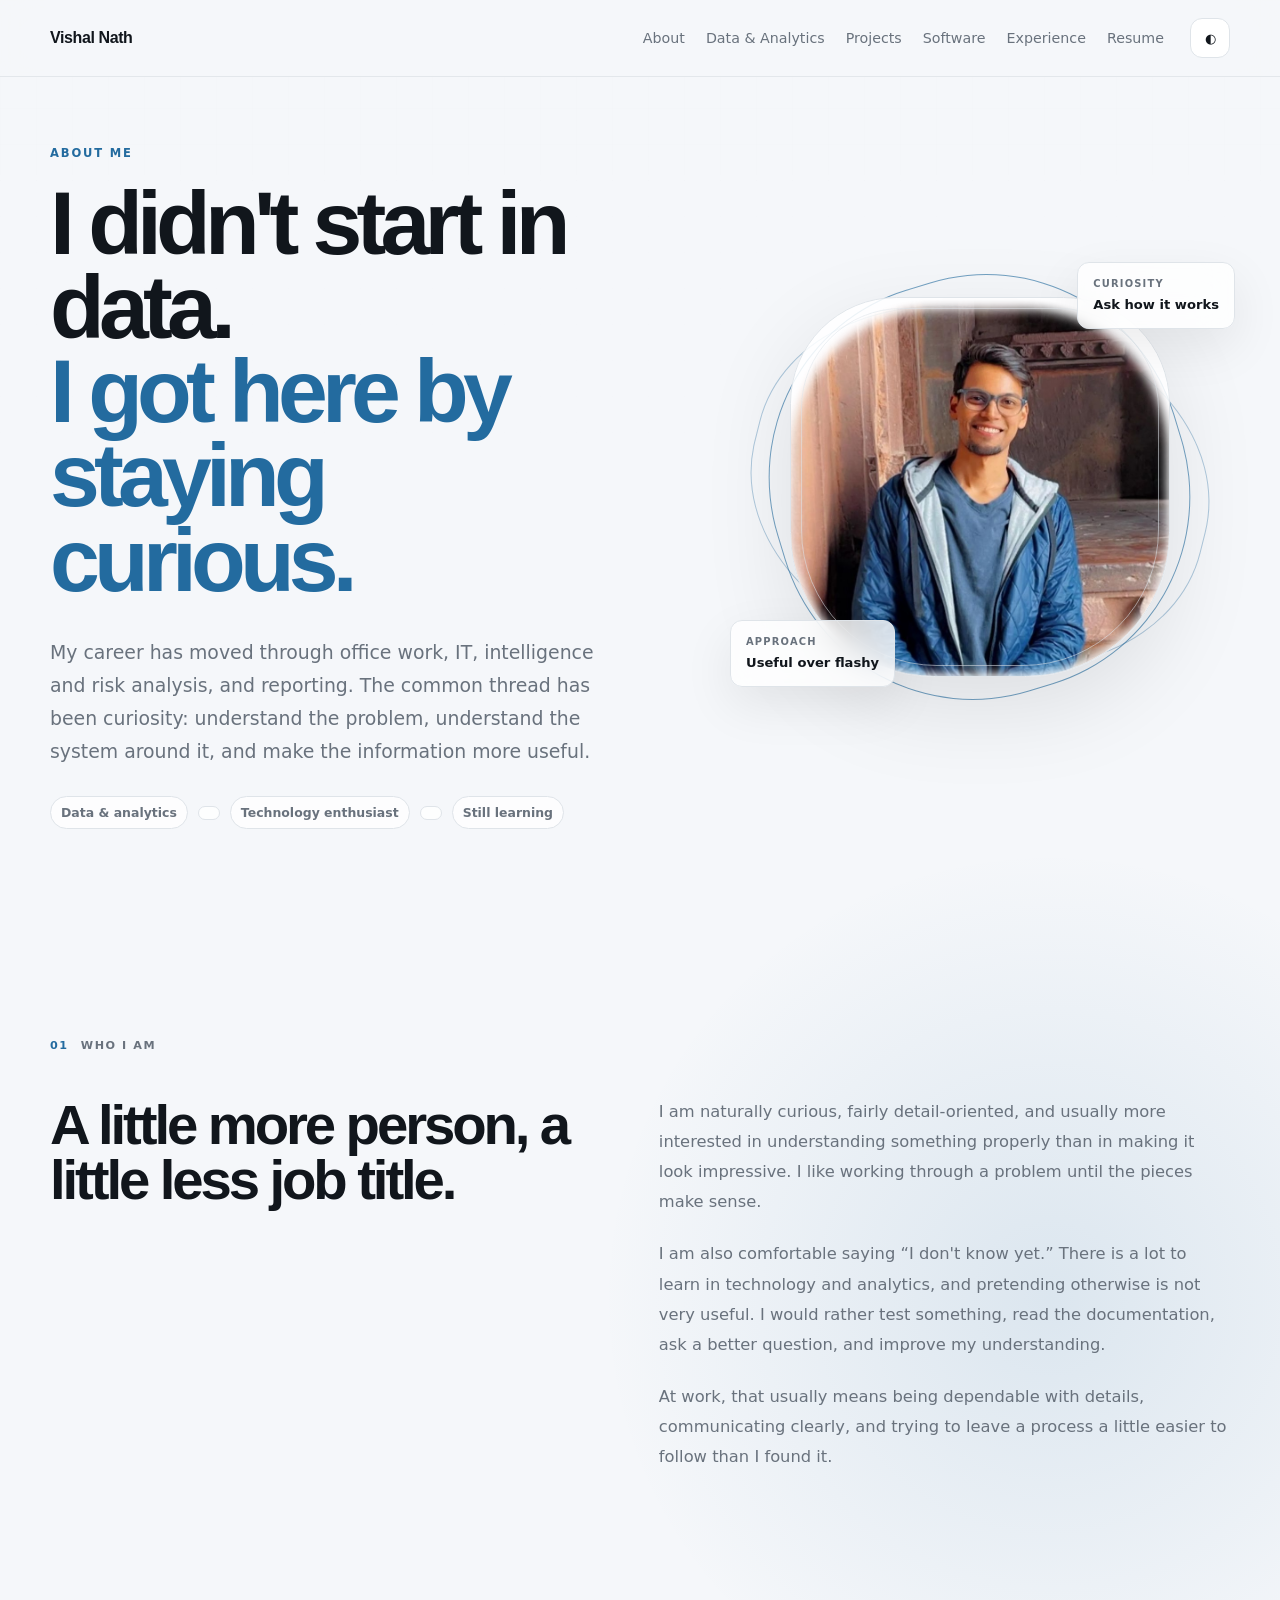
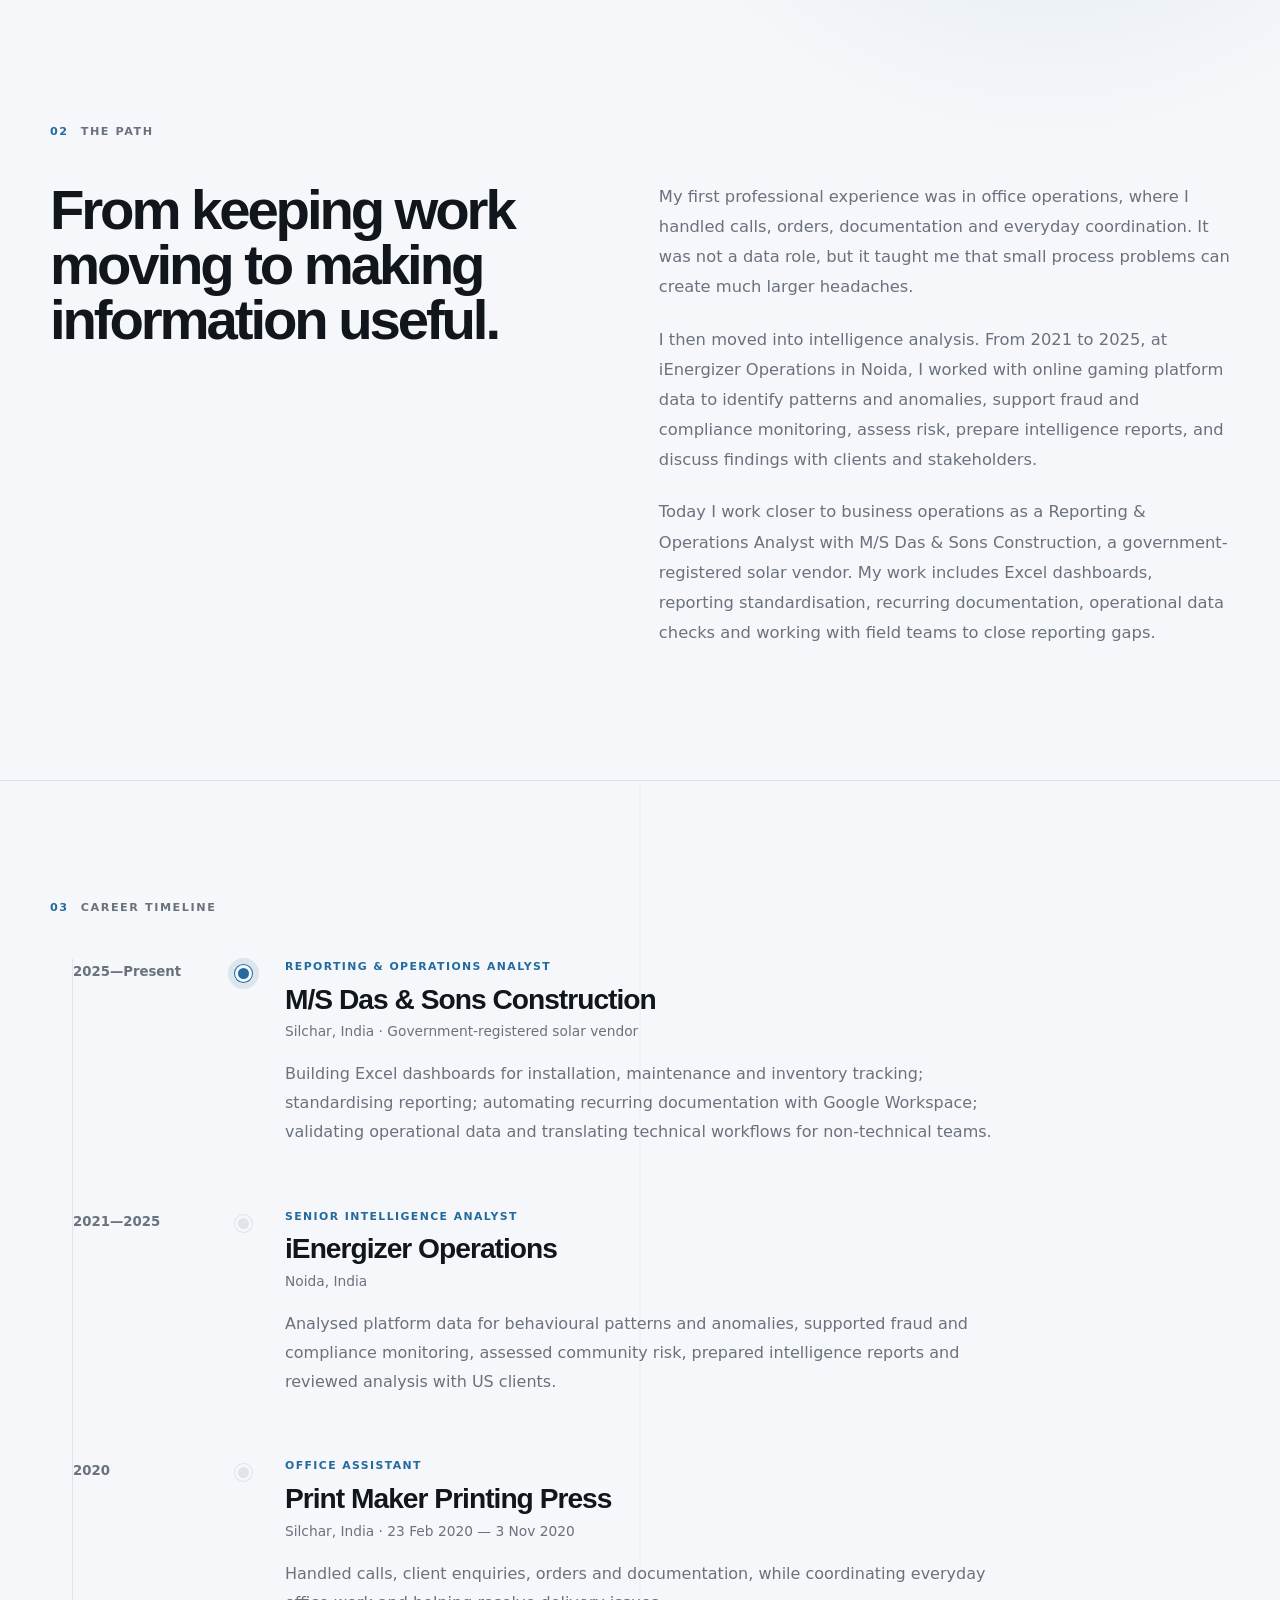
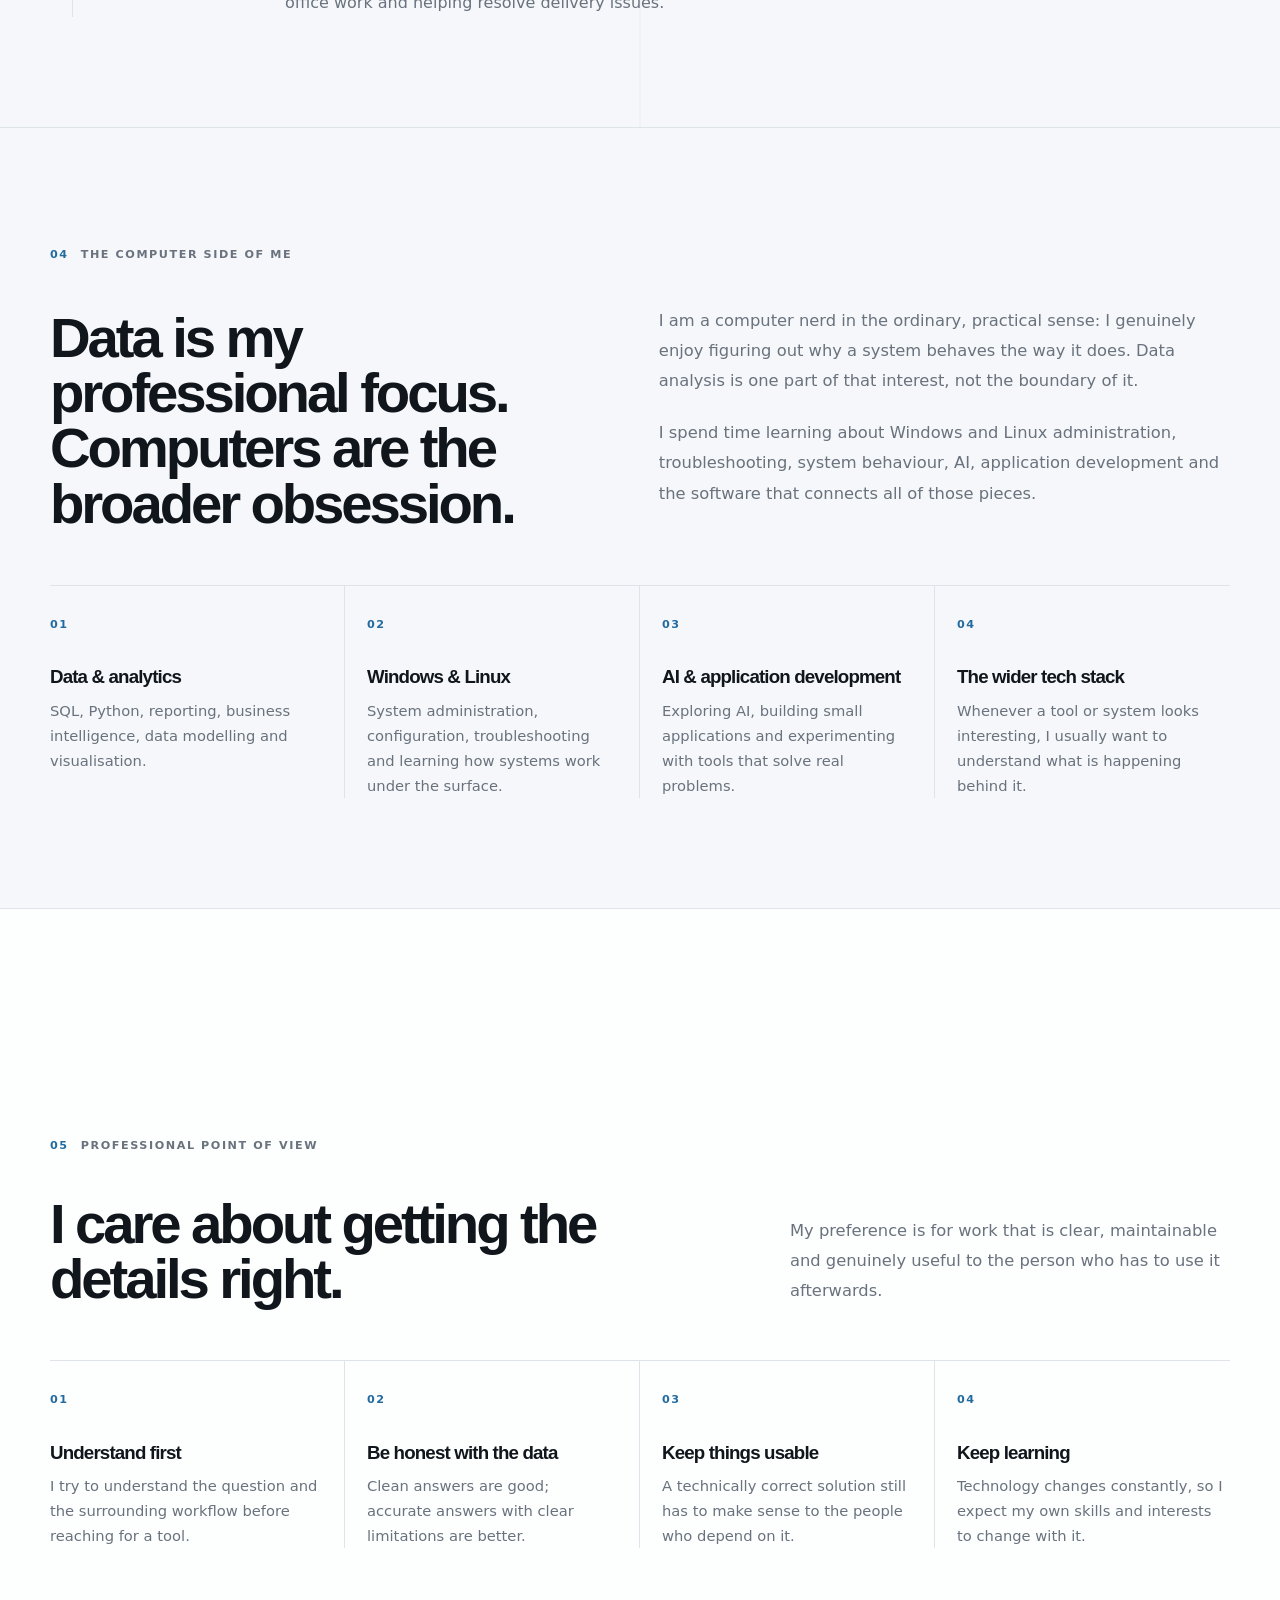
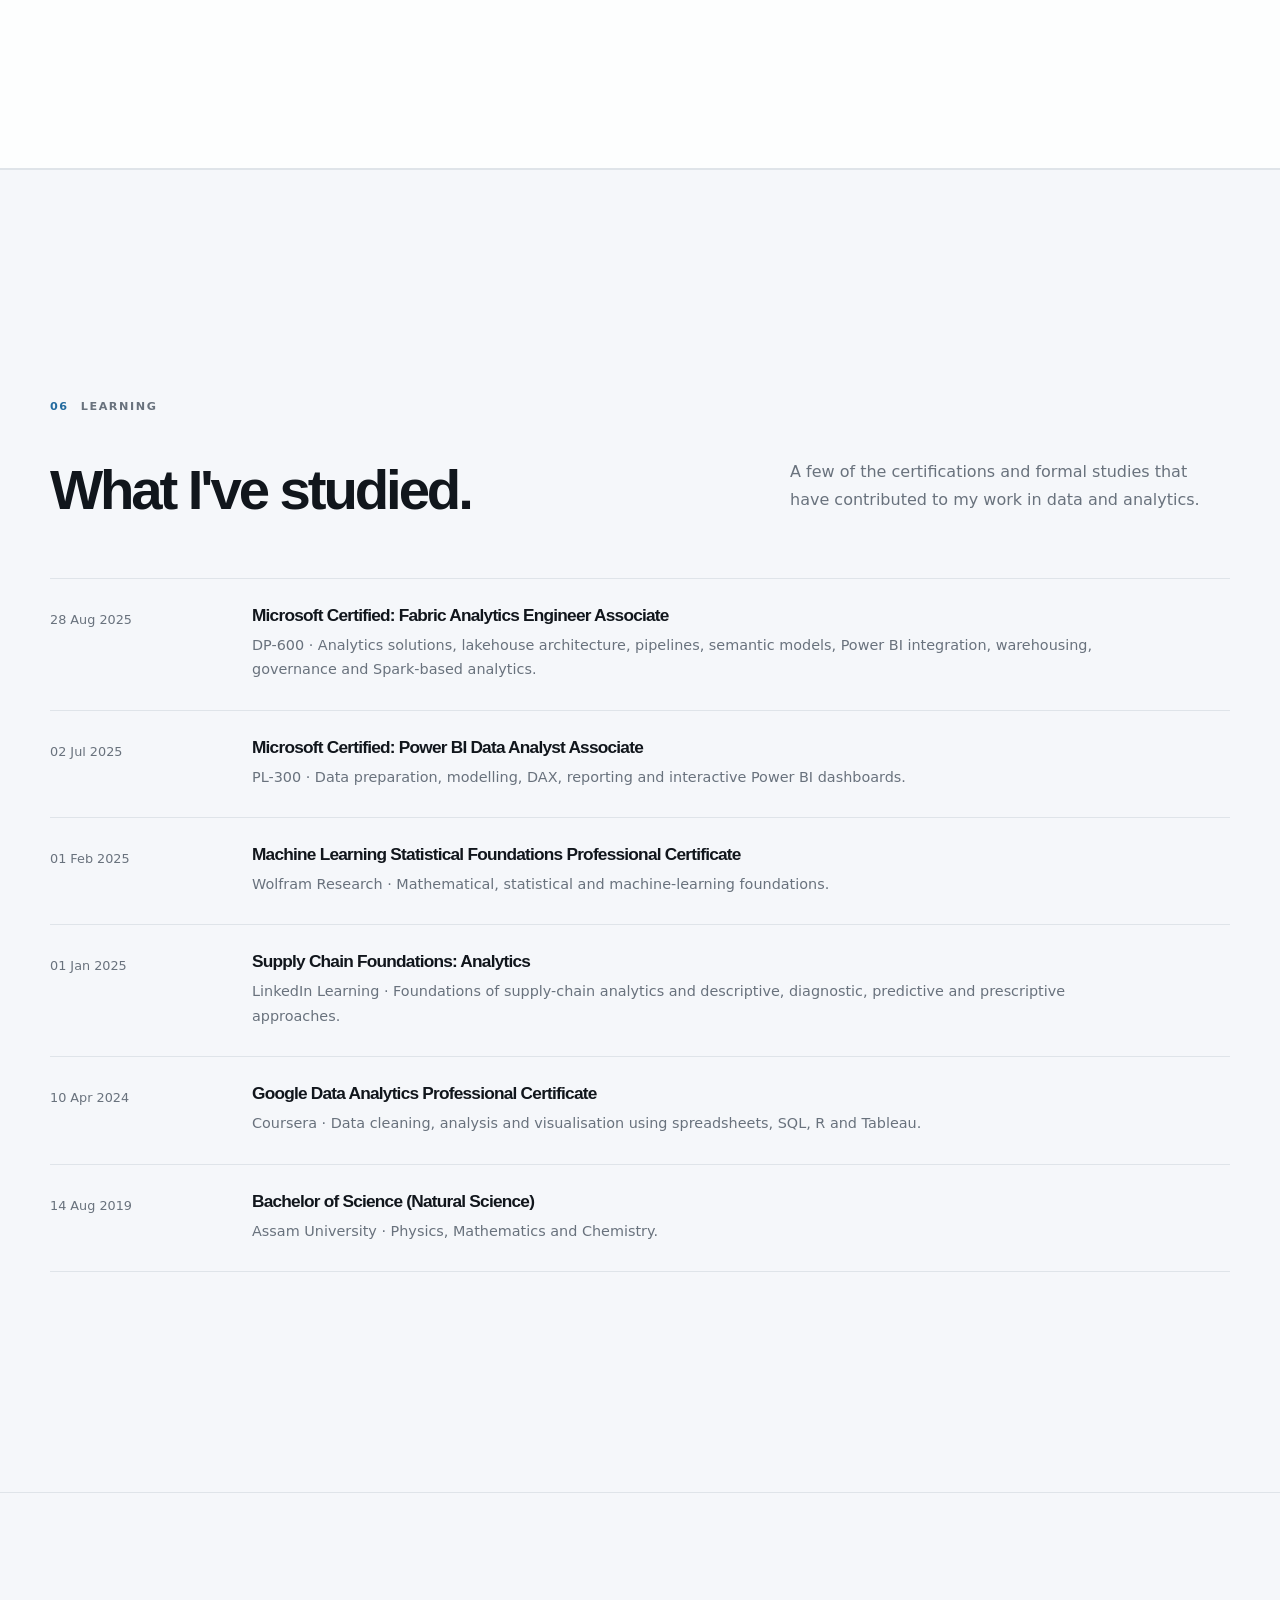
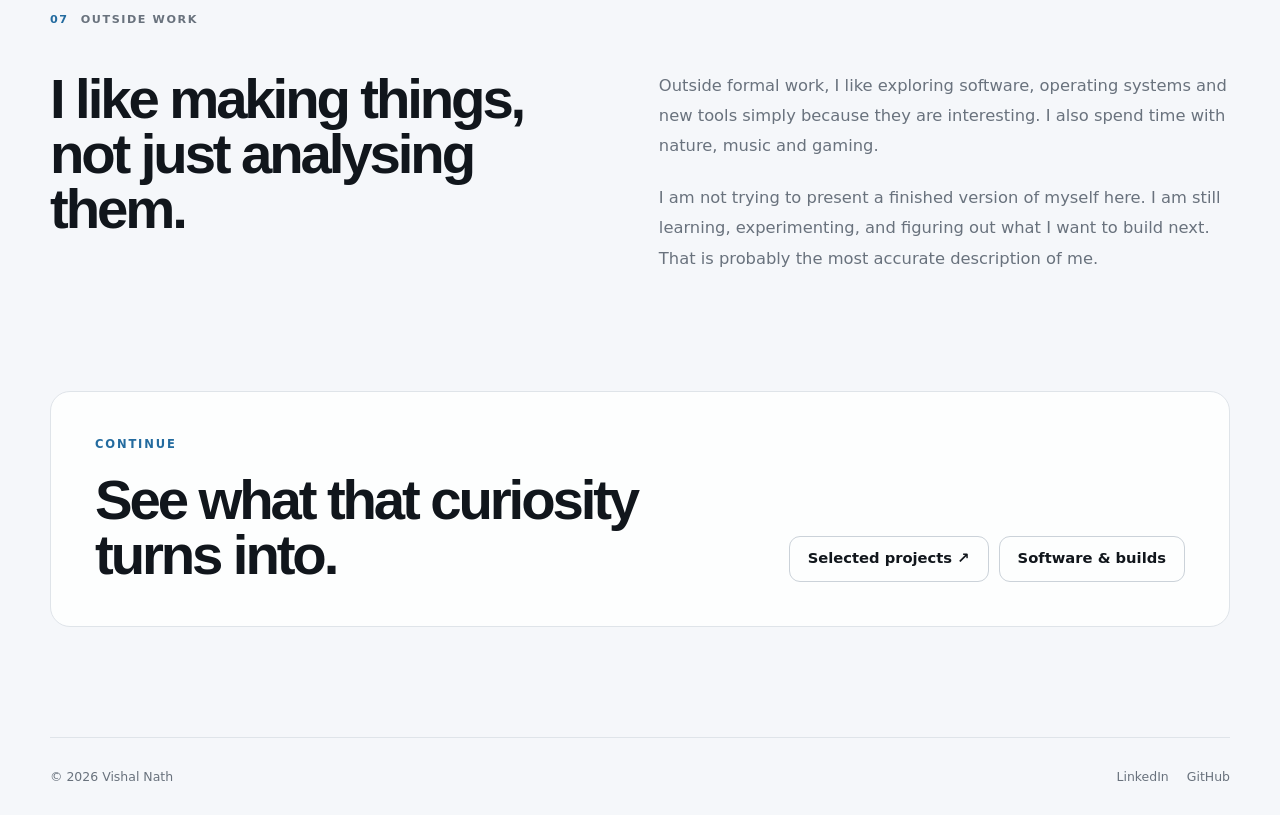
==== commit f2ddce48: "Add files via upload" ====
--- a/about/index.html
+++ b/about/index.html
@@ -3,7 +3,7 @@
 <head>
   <meta charset="utf-8">
   <meta name="viewport" content="width=device-width, initial-scale=1">
-  <meta name="description" content="About Vishal Nath — background, experience, approach, education and certifications.">
+  <meta name="description" content="About Vishal Nath — background, character, professional perspective and interests across data and technology.">
   <title>About — Vishal Nath</title>
   <link rel="stylesheet" href="../assets/css/style.css">
   <link rel="stylesheet" href="./about.css">
@@ -31,16 +31,18 @@
     <section class="about-hero container">
       <div class="hero-copy-block">
         <p class="kicker">About me</p>
-        <h1>I didn't start in data.<br><span>I got here by solving problems.</span></h1>
+        <h1>I didn't start in data.<br><span>I got here by staying curious.</span></h1>
         <p class="lead">
-          My path has moved through office work, IT troubleshooting, operations, intelligence and risk analysis,
-          and eventually reporting and analytics. I still carry something from each step: start with the problem,
-          understand the information, and make the result useful to the people who need it.
+          My career has moved through office work, IT, intelligence and risk analysis, and reporting.
+          The common thread has been curiosity: understand the problem, understand the system around it,
+          and make the information more useful.
         </p>
         <div class="hero-meta">
-          <span>Based in Silchar, India</span>
+          <span>Data &amp; analytics</span>
           <span class="meta-dot" aria-hidden="true"></span>
-          <span>Data &amp; Analytics · BI · Operations</span>
+          <span>Technology enthusiast</span>
+          <span class="meta-dot" aria-hidden="true"></span>
+          <span>Still learning</span>
         </div>
       </div>
 
@@ -51,39 +53,64 @@
           <img src="../assets/images/profile.png" alt="Portrait of Vishal Nath">
         </div>
         <div class="floating-note note-top">
-          <span>Focus</span>
-          <strong>Analytics × Build</strong>
+          <span>Curiosity</span>
+          <strong>Ask how it works</strong>
         </div>
         <div class="floating-note note-bottom">
           <span>Approach</span>
-          <strong>Practical over flashy</strong>
+          <strong>Useful over flashy</strong>
+        </div>
+      </div>
+    </section>
+
+    <section class="character-section container section">
+      <div class="section-label"><span>01</span><span>Who I am</span></div>
+      <div class="character-grid">
+        <div>
+          <h2>A little more person, a little less job title.</h2>
+        </div>
+        <div class="character-text">
+          <p>
+            I am naturally curious, fairly detail-oriented, and usually more interested in understanding
+            something properly than in making it look impressive. I like working through a problem until
+            the pieces make sense.
+          </p>
+          <p>
+            I am also comfortable saying “I don't know yet.” There is a lot to learn in technology and
+            analytics, and pretending otherwise is not very useful. I would rather test something, read the
+            documentation, ask a better question, and improve my understanding.
+          </p>
+          <p>
+            At work, that usually means being dependable with details, communicating clearly, and trying to
+            leave a process a little easier to follow than I found it.
+          </p>
         </div>
       </div>
     </section>
 
     <section class="story container section">
-      <div class="section-label"><span>01</span><span>The path</span></div>
+      <div class="section-label"><span>02</span><span>The path</span></div>
       <div class="story-grid">
         <div>
-          <h2>From keeping work moving to making data useful.</h2>
+          <h2>From keeping work moving to making information useful.</h2>
         </div>
         <div class="story-text">
           <p>
             My first professional experience was in office operations, where I handled calls, orders,
-            documentation and day-to-day coordination. It was not a data role, but it taught me how much
-            good work depends on clear information and reliable processes.
+            documentation and everyday coordination. It was not a data role, but it taught me that small
+            process problems can create much larger headaches.
           </p>
           <p>
             I then moved into intelligence analysis. From 2021 to 2025, at iEnergizer Operations in Noida,
-            I analysed online gaming platform data for patterns and anomalies, monitored behaviour for fraud
-            and compliance concerns, assessed risk, prepared intelligence reports and discussed findings with
-            US clients and stakeholders.
-          </p>
-          <p>
-            Today, I work closer to day-to-day business operations as a Reporting &amp; Operations Analyst
-            with M/S Das &amp; Sons Construction, a government-registered solar vendor. My work includes
-            Excel dashboards, reporting standardisation, recurring documentation, operational data checks
-            and working with field teams to close reporting gaps.
+            I worked with online gaming platform data to identify patterns and anomalies, support fraud and
+            compliance monitoring, assess risk, prepare intelligence reports, and discuss findings with
+            clients and stakeholders.
+          </p>
+          <p>
+            Today I work closer to business operations as a Reporting &amp; Operations Analyst with M/S Das
+            &amp; Sons Construction, a government-registered solar vendor. My work includes Excel dashboards,
+            reporting standardisation, recurring documentation, operational data checks and working with
+            field teams to close reporting gaps.
           </p>
         </div>
       </div>
@@ -91,8 +118,7 @@
 
     <section class="timeline-section">
       <div class="container">
-        <div class="section-label"><span>02</span><span>Career timeline</span></div>
-
+        <div class="section-label"><span>03</span><span>Career timeline</span></div>
         <div class="timeline">
           <article class="timeline-item current">
             <div class="timeline-year">2025—Present</div>
@@ -101,14 +127,9 @@
               <p class="role-type">Reporting &amp; Operations Analyst</p>
               <h3>M/S Das &amp; Sons Construction</h3>
               <p class="place">Silchar, India · Government-registered solar vendor</p>
-              <p>
-                Building Excel dashboards for installation, maintenance and inventory tracking;
-                standardising reporting; automating recurring documentation with Google Workspace;
-                validating operational data and translating technical workflows for non-technical teams.
-              </p>
+              <p>Building Excel dashboards for installation, maintenance and inventory tracking; standardising reporting; automating recurring documentation with Google Workspace; validating operational data and translating technical workflows for non-technical teams.</p>
             </div>
           </article>
-
           <article class="timeline-item">
             <div class="timeline-year">2021—2025</div>
             <div class="timeline-marker"></div>
@@ -116,14 +137,9 @@
               <p class="role-type">Senior Intelligence Analyst</p>
               <h3>iEnergizer Operations</h3>
               <p class="place">Noida, India</p>
-              <p>
-                Analysed platform data for behavioural patterns and anomalies, supported fraud and compliance
-                monitoring, assessed community risk, prepared intelligence reports and reviewed analysis with
-                US clients.
-              </p>
+              <p>Analysed platform data for behavioural patterns and anomalies, supported fraud and compliance monitoring, assessed community risk, prepared intelligence reports and reviewed analysis with US clients.</p>
             </div>
           </article>
-
           <article class="timeline-item">
             <div class="timeline-year">2020</div>
             <div class="timeline-marker"></div>
@@ -131,133 +147,83 @@
               <p class="role-type">Office Assistant</p>
               <h3>Print Maker Printing Press</h3>
               <p class="place">Silchar, India · 23 Feb 2020 — 3 Nov 2020</p>
-              <p>
-                Handled calls, client enquiries, orders and documentation, while coordinating everyday office
-                work and helping resolve delivery issues.
-              </p>
+              <p>Handled calls, client enquiries, orders and documentation, while coordinating everyday office work and helping resolve delivery issues.</p>
             </div>
           </article>
         </div>
       </div>
     </section>
 
-    <section class="approach container section">
-      <div class="section-label"><span>03</span><span>How I work</span></div>
-      <div class="approach-intro">
-        <h2>Useful work starts before the analysis.</h2>
-        <p>
-          I do not see tools as the starting point. The starting point is understanding what needs to be
-          answered, who will use the result, and what the surrounding workflow actually looks like.
-        </p>
-      </div>
-      <div class="principles">
-        <article>
-          <span class="principle-no">01</span>
-          <h3>Start with the problem</h3>
-          <p>Understand the business or operational question before choosing the tool or technique.</p>
-        </article>
-        <article>
-          <span class="principle-no">02</span>
-          <h3>Keep it practical</h3>
-          <p>Good analysis has to fit the people, process, data quality and constraints around it.</p>
-        </article>
-        <article>
-          <span class="principle-no">03</span>
-          <h3>Make complexity understandable</h3>
-          <p>A technically correct result still needs to be clear enough for people to use.</p>
-        </article>
-        <article>
-          <span class="principle-no">04</span>
-          <h3>Learn by building</h3>
-          <p>I tend to learn new tools fastest when I can apply them to a real problem or working project.</p>
-        </article>
-      </div>
-    </section>
-
-    <section class="credentials-section">
-      <div class="container">
-        <div class="section-label"><span>04</span><span>Education &amp; certifications</span></div>
-
-        <div class="credentials-header">
-          <h2>What I've studied and built on top of it.</h2>
-          <p>
-            Formal learning gives me a foundation; the portfolio and day-to-day work are where I put it into practice.
-          </p>
+    <section class="tech-section container section">
+      <div class="section-label"><span>04</span><span>The computer side of me</span></div>
+      <div class="tech-intro">
+        <div><h2>Data is my professional focus. Computers are the broader obsession.</h2></div>
+        <div>
+          <p>I am a computer nerd in the ordinary, practical sense: I genuinely enjoy figuring out why a system behaves the way it does. Data analysis is one part of that interest, not the boundary of it.</p>
+          <p>I spend time learning about Windows and Linux administration, troubleshooting, system behaviour, AI, application development and the software that connects all of those pieces.</p>
+        </div>
+      </div>
+
+      <div class="interest-grid">
+        <article><span class="interest-tag">01</span><h3>Data &amp; analytics</h3><p>SQL, Python, reporting, business intelligence, data modelling and visualisation.</p></article>
+        <article><span class="interest-tag">02</span><h3>Windows &amp; Linux</h3><p>System administration, configuration, troubleshooting and learning how systems work under the surface.</p></article>
+        <article><span class="interest-tag">03</span><h3>AI &amp; application development</h3><p>Exploring AI, building small applications and experimenting with tools that solve real problems.</p></article>
+        <article><span class="interest-tag">04</span><h3>The wider tech stack</h3><p>Whenever a tool or system looks interesting, I usually want to understand what is happening behind it.</p></article>
+      </div>
+    </section>
+
+    <section class="principles-section">
+      <div class="container section">
+        <div class="section-label"><span>05</span><span>Professional point of view</span></div>
+        <div class="principles-head">
+          <h2>I care about getting the details right.</h2>
+          <p>My preference is for work that is clear, maintainable and genuinely useful to the person who has to use it afterwards.</p>
+        </div>
+        <div class="principles">
+          <article><span class="principle-no">01</span><h3>Understand first</h3><p>I try to understand the question and the surrounding workflow before reaching for a tool.</p></article>
+          <article><span class="principle-no">02</span><h3>Be honest with the data</h3><p>Clean answers are good; accurate answers with clear limitations are better.</p></article>
+          <article><span class="principle-no">03</span><h3>Keep things usable</h3><p>A technically correct solution still has to make sense to the people who depend on it.</p></article>
+          <article><span class="principle-no">04</span><h3>Keep learning</h3><p>Technology changes constantly, so I expect my own skills and interests to change with it.</p></article>
+        </div>
+      </div>
+    </section>
+
+    <section class="learning-section">
+      <div class="container section">
+        <div class="section-label"><span>06</span><span>Learning</span></div>
+        <div class="learning-header">
+          <h2>What I've studied.</h2>
+          <p>A few of the certifications and formal studies that have contributed to my work in data and analytics.</p>
         </div>
 
         <div class="credential-list">
-          <article class="credential">
-            <time>28 Aug 2025</time>
-            <div>
-              <h3>Microsoft Certified: Fabric Analytics Engineer Associate</h3>
-              <p>DP-600 · Analytics solutions, lakehouse architecture, pipelines, semantic models, Power BI integration, warehousing, governance and Spark-based analytics.</p>
-            </div>
-          </article>
-          <article class="credential">
-            <time>02 Jul 2025</time>
-            <div>
-              <h3>Microsoft Certified: Power BI Data Analyst Associate</h3>
-              <p>PL-300 · Data preparation, modelling, DAX, reporting and interactive Power BI dashboards.</p>
-            </div>
-          </article>
-          <article class="credential">
-            <time>01 Feb 2025</time>
-            <div>
-              <h3>Machine Learning Statistical Foundations Professional Certificate</h3>
-              <p>Wolfram Research · Mathematical, statistical and machine-learning foundations.</p>
-            </div>
-          </article>
-          <article class="credential">
-            <time>01 Jan 2025</time>
-            <div>
-              <h3>Supply Chain Foundations: Analytics</h3>
-              <p>LinkedIn Learning · Foundations of supply-chain analytics and descriptive, diagnostic, predictive and prescriptive approaches.</p>
-            </div>
-          </article>
-          <article class="credential">
-            <time>10 Apr 2024</time>
-            <div>
-              <h3>Google Data Analytics Professional Certificate</h3>
-              <p>Coursera · Data cleaning, analysis and visualisation using spreadsheets, SQL, R and Tableau.</p>
-            </div>
-          </article>
-          <article class="credential education">
-            <time>14 Aug 2019</time>
-            <div>
-              <h3>Bachelor of Science (Natural Science)</h3>
-              <p>Assam University · Physics, Mathematics and Chemistry, with a strong foundation in analytical and theoretical problem-solving.</p>
-            </div>
-          </article>
+          <article class="credential"><time>28 Aug 2025</time><div><h3>Microsoft Certified: Fabric Analytics Engineer Associate</h3><p>DP-600 · Analytics solutions, lakehouse architecture, pipelines, semantic models, Power BI integration, warehousing, governance and Spark-based analytics.</p></div></article>
+          <article class="credential"><time>02 Jul 2025</time><div><h3>Microsoft Certified: Power BI Data Analyst Associate</h3><p>PL-300 · Data preparation, modelling, DAX, reporting and interactive Power BI dashboards.</p></div></article>
+          <article class="credential"><time>01 Feb 2025</time><div><h3>Machine Learning Statistical Foundations Professional Certificate</h3><p>Wolfram Research · Mathematical, statistical and machine-learning foundations.</p></div></article>
+          <article class="credential"><time>01 Jan 2025</time><div><h3>Supply Chain Foundations: Analytics</h3><p>LinkedIn Learning · Foundations of supply-chain analytics and descriptive, diagnostic, predictive and prescriptive approaches.</p></div></article>
+          <article class="credential"><time>10 Apr 2024</time><div><h3>Google Data Analytics Professional Certificate</h3><p>Coursera · Data cleaning, analysis and visualisation using spreadsheets, SQL, R and Tableau.</p></div></article>
+          <article class="credential education"><time>14 Aug 2019</time><div><h3>Bachelor of Science (Natural Science)</h3><p>Assam University · Physics, Mathematics and Chemistry.</p></div></article>
         </div>
       </div>
     </section>
 
     <section class="outside container section">
-      <div class="section-label"><span>05</span><span>Outside work</span></div>
+      <div class="section-label"><span>07</span><span>Outside work</span></div>
       <div class="outside-grid">
-        <h2>There is more to me than dashboards.</h2>
-        <div>
-          <p>
-            Outside work, I spend time with nature, music and gaming. They are simply things I enjoy,
-            and a useful break from screens, reports and datasets.
-          </p>
-          <p>
-            I am still learning, experimenting and building. This portfolio is meant to show that process
-            honestly — what I have done, what I am learning, and what I am trying to build next.
-          </p>
+        <h2>I like making things, not just analysing them.</h2>
+        <div>
+          <p>Outside formal work, I like exploring software, operating systems and new tools simply because they are interesting. I also spend time with nature, music and gaming.</p>
+          <p>I am not trying to present a finished version of myself here. I am still learning, experimenting, and figuring out what I want to build next. That is probably the most accurate description of me.</p>
         </div>
       </div>
     </section>
 
     <section class="next-section container">
       <div class="next-card">
-        <div>
-          <p class="kicker">Continue</p>
-          <h2>See the work behind the story.</h2>
-        </div>
+        <div><p class="kicker">Continue</p><h2>See what that curiosity turns into.</h2></div>
         <div class="next-links">
           <a class="button primary" href="../projects/">Selected projects ↗</a>
-          <a class="button" href="../resume/">View resume</a>
+          <a class="button" href="../software/">Software &amp; builds</a>
         </div>
       </div>
     </section>
--- a/about/about.css
+++ b/about/about.css
@@ -1,518 +1,71 @@
-.about-hero {
-  min-height: calc(100vh - 68px);
-  display: grid;
-  grid-template-columns: minmax(0, 1.05fr) minmax(380px, .95fr);
-  align-items: center;
-  gap: clamp(50px, 7vw, 110px);
-  padding-top: 68px;
-  padding-bottom: 90px;
+/* About-page-only styles. Keep the shared site-wide style.css and theme.js. */
+.about-hero{min-height:calc(100vh - 68px);display:grid;grid-template-columns:minmax(0,1.05fr) minmax(380px,.95fr);align-items:center;gap:clamp(50px,7vw,110px);padding-top:68px;padding-bottom:90px}
+.kicker{margin:0 0 18px;color:var(--accent);text-transform:uppercase;letter-spacing:.16em;font-size:.72rem;font-weight:800}
+.hero-copy-block h1{max-width:800px;margin:0;font-size:clamp(3.25rem,7vw,6.6rem);line-height:.94;letter-spacing:-.065em}
+.hero-copy-block h1 span{color:var(--accent)}
+.lead{max-width:700px;margin:34px 0 25px;color:var(--muted);font-size:clamp(1rem,1.5vw,1.18rem);line-height:1.75}
+.hero-meta{display:flex;flex-wrap:wrap;align-items:center;gap:10px;color:var(--muted);font-size:.88rem}
+.meta-dot{width:4px;height:4px;border-radius:50%;background:var(--muted)}
+.portrait-wrap{position:relative;width:min(100%,500px);justify-self:end;aspect-ratio:1/1;display:grid;place-items:center}
+.portrait-card{position:relative;z-index:2;width:76%;aspect-ratio:1/1;overflow:hidden;border-radius:28% 28% 38% 38%;border:1px solid var(--border);background:var(--surface);box-shadow:0 30px 90px rgba(0,0,0,.1)}
+:root[data-theme="dark"] .portrait-card{box-shadow:0 30px 90px rgba(0,0,0,.3)}
+.portrait-card img{display:block;width:100%;height:100%;object-fit:cover}
+.portrait-ring{position:absolute;border:1.5px solid color-mix(in srgb,var(--accent) 62%,transparent);border-radius:47%;transform:rotate(-17deg)}
+.portrait-ring-a{width:83%;height:84%}.portrait-ring-b{width:92%;height:70%;transform:rotate(14deg);opacity:.55}
+.floating-note{position:absolute;z-index:3;min-width:132px;padding:13px 15px;border:1px solid var(--border);border-radius:12px;background:color-mix(in srgb,var(--surface) 93%,transparent);box-shadow:0 18px 50px rgba(0,0,0,.08);backdrop-filter:blur(16px)}
+.floating-note span{display:block;margin-bottom:3px;color:var(--muted);text-transform:uppercase;letter-spacing:.12em;font-size:.62rem;font-weight:800}
+.floating-note strong{display:block;font-size:.82rem}.note-top{top:5%;right:-1%}.note-bottom{bottom:10%;left:0}
+.section{padding-top:110px;padding-bottom:110px}
+.section-label{display:flex;align-items:center;gap:12px;margin-bottom:42px;color:var(--muted);font-size:.7rem;font-weight:800;letter-spacing:.14em;text-transform:uppercase}
+.section-label span:first-child{color:var(--accent)}
+.character-grid,.story-grid,.tech-intro,.outside-grid{display:grid;grid-template-columns:1fr 1.08fr;gap:80px}
+.character-grid h2,.story-grid h2,.tech-intro h2,.outside-grid h2,.principles-head h2,.learning-header h2,.next-card h2{margin:0;font-size:clamp(2.3rem,4.4vw,4.6rem);line-height:.98;letter-spacing:-.055em}
+.character-text,.story-text,.tech-intro>div:last-child,.outside-grid>div{max-width:690px}
+.character-text p,.story-text p,.tech-intro p,.outside-grid p,.principles-head p{margin:0 0 22px;color:var(--muted);font-size:1.02rem;line-height:1.85}
+.timeline-section,.principles-section,.learning-section{padding:110px 0;border-top:1px solid var(--border);border-bottom:1px solid var(--border)}
+.timeline-section{background:linear-gradient(90deg,transparent 0,transparent 49.95%,var(--border) 50%,transparent 50.05%),var(--bg)}
+.timeline{position:relative;margin-left:22px;border-left:1px solid var(--border)}
+.timeline-item{position:relative;display:grid;grid-template-columns:150px 26px minmax(0,1fr);gap:18px;padding:0 0 62px}
+.timeline-item:last-child{padding-bottom:0}.timeline-year{padding-top:3px;color:var(--muted);font-size:.83rem;font-weight:700;white-space:nowrap}
+.timeline-marker{position:relative}.timeline-marker::before{content:"";position:absolute;top:6px;left:-6px;width:11px;height:11px;border-radius:50%;border:3px solid var(--bg);background:var(--border);box-shadow:0 0 0 1px var(--border)}
+.timeline-item.current .timeline-marker::before{background:var(--accent);box-shadow:0 0 0 1px var(--accent),0 0 0 7px color-mix(in srgb,var(--accent) 12%,transparent)}
+.timeline-content{max-width:720px}.role-type{margin:0 0 9px;color:var(--accent);text-transform:uppercase;letter-spacing:.13em;font-size:.68rem;font-weight:800}
+.timeline-content h3{margin:0;font-size:clamp(1.35rem,2.2vw,2rem);letter-spacing:-.035em}.place{margin:7px 0 18px;color:var(--muted);font-size:.86rem}
+.timeline-content>p:last-child{margin:0;color:var(--muted);line-height:1.8}
+.tech-intro{align-items:end;margin-bottom:54px}
+.interest-grid{display:grid;grid-template-columns:repeat(4,1fr);border-top:1px solid var(--border)}
+.interest-grid article{padding:25px 22px 0;border-right:1px solid var(--border)}
+.interest-grid article:first-child{padding-left:0}.interest-grid article:last-child{border-right:0;padding-right:0}
+.interest-tag{display:inline-block;margin-bottom:34px;color:var(--accent);font-size:.7rem;font-weight:800;letter-spacing:.13em}
+.interest-grid h3{margin-bottom:11px}.interest-grid p{margin:0;color:var(--muted);font-size:.92rem;line-height:1.7}
+.principles-section{background:var(--surface)}
+.principles-head{display:grid;grid-template-columns:1.2fr .8fr;gap:80px;align-items:end;margin-bottom:54px}.principles-head p{margin:0}
+.principles{display:grid;grid-template-columns:repeat(4,1fr);border-top:1px solid var(--border)}
+.principles article{padding:25px 22px 0;border-right:1px solid var(--border)}
+.principles article:first-child{padding-left:0}.principles article:last-child{border-right:0;padding-right:0}
+.principle-no{display:inline-block;margin-bottom:34px;color:var(--accent);font-size:.7rem;font-weight:800;letter-spacing:.13em}
+.principles h3{margin-bottom:11px}.principles p{margin:0;color:var(--muted);font-size:.92rem;line-height:1.7}
+.learning-section{background:var(--bg)}.learning-header{display:grid;grid-template-columns:1.2fr .8fr;gap:80px;align-items:end;margin-bottom:60px}
+.learning-header p{max-width:480px;margin:0 0 4px;color:var(--muted);line-height:1.75}
+.credential-list{border-top:1px solid var(--border)}.credential{display:grid;grid-template-columns:170px minmax(0,1fr);gap:32px;padding:28px 0;border-bottom:1px solid var(--border)}
+.credential time{color:var(--muted);font-size:.8rem;padding-top:3px}.credential h3{max-width:860px;margin-bottom:8px;font-size:1.08rem}
+.credential p{max-width:900px;margin:0;color:var(--muted);font-size:.9rem;line-height:1.7}
+.outside{padding-top:110px;padding-bottom:95px}.next-section{padding-bottom:110px}
+.next-card{display:grid;grid-template-columns:1fr auto;gap:40px;align-items:end;padding:44px;border:1px solid var(--border);border-radius:20px;background:var(--surface)}
+.next-links{display:flex;flex-wrap:wrap;gap:10px}.footer-links{display:flex;gap:18px}.footer-links a:hover{color:var(--text)}
+@media(max-width:980px){
+ .about-hero{grid-template-columns:1fr;padding-top:70px}.portrait-wrap{justify-self:start;max-width:500px}
+ .character-grid,.story-grid,.tech-intro,.outside-grid,.principles-head,.learning-header{grid-template-columns:1fr;gap:34px}
+ .interest-grid,.principles{grid-template-columns:repeat(2,1fr)}
+ .interest-grid article,.principles article{min-height:180px;border-bottom:1px solid var(--border)}
+ .interest-grid article:nth-child(2),.principles article:nth-child(2){border-right:0}
 }
-
-.kicker {
-  margin: 0 0 18px;
-  color: var(--accent);
-  text-transform: uppercase;
-  letter-spacing: .16em;
-  font-size: .72rem;
-  font-weight: 800;
+@media(max-width:700px){
+ .about-hero{min-height:auto;padding-bottom:72px}.hero-copy-block h1{font-size:clamp(3rem,14vw,5rem)}
+ .portrait-wrap{width:88vw;max-width:460px}.note-top{right:-3%}.timeline{margin-left:8px}
+ .timeline-item{grid-template-columns:1fr;gap:8px;padding-left:24px;padding-bottom:48px}.timeline-year{font-size:.76rem}
+ .timeline-marker::before{left:-30px}.interest-grid,.principles{grid-template-columns:1fr}
+ .interest-grid article,.interest-grid article:nth-child(2),.principles article,.principles article:nth-child(2){padding-inline:0;border-right:0}
+ .credential{grid-template-columns:1fr;gap:9px}.next-card{grid-template-columns:1fr;padding:30px}
 }
-
-.hero-copy-block h1 {
-  max-width: 800px;
-  margin: 0;
-  font-size: clamp(3.25rem, 7vw, 6.6rem);
-  line-height: .94;
-  letter-spacing: -.065em;
-}
-
-.hero-copy-block h1 span {
-  color: var(--accent);
-}
-
-.lead {
-  max-width: 700px;
-  margin: 34px 0 25px;
-  color: var(--muted);
-  font-size: clamp(1rem, 1.5vw, 1.18rem);
-  line-height: 1.75;
-}
-
-.hero-meta {
-  display: flex;
-  flex-wrap: wrap;
-  align-items: center;
-  gap: 10px;
-  color: var(--muted);
-  font-size: .88rem;
-}
-
-.meta-dot {
-  width: 4px;
-  height: 4px;
-  border-radius: 50%;
-  background: var(--muted);
-}
-
-.portrait-wrap {
-  position: relative;
-  width: min(100%, 500px);
-  justify-self: end;
-  aspect-ratio: 1 / 1;
-  display: grid;
-  place-items: center;
-}
-
-.portrait-card {
-  position: relative;
-  z-index: 2;
-  width: 76%;
-  aspect-ratio: 1 / 1;
-  overflow: hidden;
-  border-radius: 28% 28% 38% 38%;
-  border: 1px solid var(--border);
-  background: var(--surface);
-  box-shadow: 0 30px 90px rgba(0,0,0,.10);
-}
-
-:root[data-theme="dark"] .portrait-card {
-  box-shadow: 0 30px 90px rgba(0,0,0,.30);
-}
-
-.portrait-card img {
-  display: block;
-  width: 100%;
-  height: 100%;
-  object-fit: cover;
-}
-
-.portrait-ring {
-  position: absolute;
-  border: 1.5px solid color-mix(in srgb, var(--accent) 62%, transparent);
-  border-radius: 47%;
-  transform: rotate(-17deg);
-}
-
-.portrait-ring-a {
-  width: 83%;
-  height: 84%;
-}
-
-.portrait-ring-b {
-  width: 92%;
-  height: 70%;
-  transform: rotate(14deg);
-  opacity: .55;
-}
-
-.floating-note {
-  position: absolute;
-  z-index: 3;
-  min-width: 132px;
-  padding: 13px 15px;
-  border: 1px solid var(--border);
-  border-radius: 12px;
-  background: color-mix(in srgb, var(--surface) 93%, transparent);
-  box-shadow: 0 18px 50px rgba(0,0,0,.08);
-  backdrop-filter: blur(16px);
-}
-
-.floating-note span {
-  display: block;
-  margin-bottom: 3px;
-  color: var(--muted);
-  text-transform: uppercase;
-  letter-spacing: .12em;
-  font-size: .62rem;
-  font-weight: 800;
-}
-
-.floating-note strong {
-  display: block;
-  font-size: .82rem;
-  letter-spacing: -.01em;
-}
-
-.note-top { top: 5%; right: -1%; }
-.note-bottom { bottom: 10%; left: 0; }
-
-.section {
-  padding-top: 110px;
-  padding-bottom: 110px;
-}
-
-.section-label {
-  display: flex;
-  align-items: center;
-  gap: 12px;
-  margin-bottom: 42px;
-  color: var(--muted);
-  font-size: .7rem;
-  font-weight: 800;
-  letter-spacing: .14em;
-  text-transform: uppercase;
-}
-
-.section-label span:first-child {
-  color: var(--accent);
-}
-
-.story-grid,
-.approach-intro,
-.outside-grid {
-  display: grid;
-  grid-template-columns: 1fr 1.08fr;
-  gap: 80px;
-}
-
-.story h2,
-.approach-intro h2,
-.outside-grid h2,
-.credentials-header h2,
-.next-card h2 {
-  margin: 0;
-  font-size: clamp(2.3rem, 4.4vw, 4.6rem);
-  line-height: .98;
-  letter-spacing: -.055em;
-}
-
-.story-text {
-  max-width: 690px;
-}
-
-.story-text p,
-.approach-intro > p,
-.outside-grid p {
-  margin: 0 0 22px;
-  color: var(--muted);
-  font-size: 1.02rem;
-  line-height: 1.85;
-}
-
-.timeline-section,
-.credentials-section {
-  padding: 110px 0;
-  border-top: 1px solid var(--border);
-  border-bottom: 1px solid var(--border);
-  background:
-    linear-gradient(90deg, transparent 0, transparent 49.95%, var(--border) 50%, transparent 50.05%),
-    var(--bg);
-  background-size: 100% 100%;
-}
-
-.timeline {
-  position: relative;
-  margin-left: 22px;
-  border-left: 1px solid var(--border);
-}
-
-.timeline-item {
-  position: relative;
-  display: grid;
-  grid-template-columns: 150px 26px minmax(0, 1fr);
-  gap: 18px;
-  padding: 0 0 62px;
-}
-
-.timeline-item:last-child {
-  padding-bottom: 0;
-}
-
-.timeline-year {
-  padding-top: 3px;
-  color: var(--muted);
-  font-size: .83rem;
-  font-weight: 700;
-  white-space: nowrap;
-}
-
-.timeline-marker {
-  position: relative;
-}
-
-.timeline-marker::before {
-  content: "";
-  position: absolute;
-  top: 6px;
-  left: -6px;
-  width: 11px;
-  height: 11px;
-  border-radius: 50%;
-  border: 3px solid var(--bg);
-  background: var(--border);
-  box-shadow: 0 0 0 1px var(--border);
-}
-
-.timeline-item.current .timeline-marker::before {
-  background: var(--accent);
-  box-shadow: 0 0 0 1px var(--accent), 0 0 0 7px color-mix(in srgb, var(--accent) 12%, transparent);
-}
-
-.timeline-content {
-  max-width: 720px;
-}
-
-.role-type {
-  margin: 0 0 9px;
-  color: var(--accent);
-  text-transform: uppercase;
-  letter-spacing: .13em;
-  font-size: .68rem;
-  font-weight: 800;
-}
-
-.timeline-content h3 {
-  margin: 0;
-  font-size: clamp(1.35rem, 2.2vw, 2rem);
-  letter-spacing: -.035em;
-}
-
-.place {
-  margin: 7px 0 18px;
-  color: var(--muted);
-  font-size: .86rem;
-}
-
-.timeline-content > p:last-child {
-  margin: 0;
-  color: var(--muted);
-  line-height: 1.8;
-}
-
-.approach-intro {
-  align-items: end;
-  margin-bottom: 54px;
-}
-
-.principles {
-  display: grid;
-  grid-template-columns: repeat(4, 1fr);
-  border-top: 1px solid var(--border);
-}
-
-.principles article {
-  padding: 25px 22px 0;
-  border-right: 1px solid var(--border);
-}
-
-.principles article:first-child {
-  padding-left: 0;
-}
-
-.principles article:last-child {
-  border-right: 0;
-  padding-right: 0;
-}
-
-.principle-no {
-  display: inline-block;
-  margin-bottom: 34px;
-  color: var(--accent);
-  font-size: .7rem;
-  font-weight: 800;
-  letter-spacing: .13em;
-}
-
-.principles h3 {
-  margin-bottom: 11px;
-}
-
-.principles p {
-  margin: 0;
-  color: var(--muted);
-  font-size: .92rem;
-  line-height: 1.7;
-}
-
-.credentials-section {
-  background: var(--surface);
-  border-bottom: 0;
-}
-
-.credentials-header {
-  display: grid;
-  grid-template-columns: 1.2fr .8fr;
-  gap: 80px;
-  align-items: end;
-  margin-bottom: 60px;
-}
-
-.credentials-header p {
-  max-width: 480px;
-  margin: 0 0 4px;
-  color: var(--muted);
-  line-height: 1.75;
-}
-
-.credential-list {
-  border-top: 1px solid var(--border);
-}
-
-.credential {
-  display: grid;
-  grid-template-columns: 170px minmax(0, 1fr);
-  gap: 32px;
-  padding: 28px 0;
-  border-bottom: 1px solid var(--border);
-}
-
-.credential time {
-  color: var(--muted);
-  font-size: .8rem;
-  padding-top: 3px;
-}
-
-.credential h3 {
-  max-width: 860px;
-  margin-bottom: 8px;
-  font-size: 1.08rem;
-}
-
-.credential p {
-  max-width: 900px;
-  margin: 0;
-  color: var(--muted);
-  font-size: .9rem;
-  line-height: 1.7;
-}
-
-.outside {
-  padding-top: 110px;
-  padding-bottom: 95px;
-}
-
-.outside-grid > div {
-  max-width: 650px;
-}
-
-.next-section {
-  padding-bottom: 110px;
-}
-
-.next-card {
-  display: grid;
-  grid-template-columns: 1fr auto;
-  gap: 40px;
-  align-items: end;
-  padding: 44px;
-  border: 1px solid var(--border);
-  border-radius: 20px;
-  background: var(--surface);
-}
-
-.next-links {
-  display: flex;
-  flex-wrap: wrap;
-  gap: 10px;
-}
-
-.footer-links {
-  display: flex;
-  gap: 18px;
-}
-
-.footer-links a:hover {
-  color: var(--text);
-}
-
-@media (max-width: 980px) {
-  .about-hero {
-    grid-template-columns: 1fr;
-    padding-top: 70px;
-  }
-
-  .portrait-wrap {
-    justify-self: start;
-    max-width: 500px;
-  }
-
-  .story-grid,
-  .approach-intro,
-  .outside-grid,
-  .credentials-header {
-    grid-template-columns: 1fr;
-    gap: 34px;
-  }
-
-  .principles {
-    grid-template-columns: repeat(2, 1fr);
-  }
-
-  .principles article {
-    min-height: 180px;
-    border-bottom: 1px solid var(--border);
-  }
-
-  .principles article:nth-child(2) {
-    border-right: 0;
-  }
-}
-
-@media (max-width: 700px) {
-  .about-hero {
-    min-height: auto;
-    padding-bottom: 72px;
-  }
-
-  .hero-copy-block h1 {
-    font-size: clamp(3rem, 14vw, 5rem);
-  }
-
-  .portrait-wrap {
-    width: 88vw;
-    max-width: 460px;
-  }
-
-  .note-top {
-    right: -3%;
-  }
-
-  .timeline {
-    margin-left: 8px;
-  }
-
-  .timeline-item {
-    grid-template-columns: 1fr;
-    gap: 8px;
-    padding-left: 24px;
-    padding-bottom: 48px;
-  }
-
-  .timeline-year {
-    font-size: .76rem;
-  }
-
-  .timeline-marker::before {
-    left: -30px;
-  }
-
-  .principles {
-    grid-template-columns: 1fr;
-  }
-
-  .principles article,
-  .principles article:nth-child(2) {
-    padding-inline: 0;
-    border-right: 0;
-  }
-
-  .credential {
-    grid-template-columns: 1fr;
-    gap: 9px;
-  }
-
-  .next-card {
-    grid-template-columns: 1fr;
-    padding: 30px;
-  }
-}
-
-@media (max-width: 520px) {
-  .floating-note {
-    min-width: 112px;
-    padding: 10px 11px;
-  }
-
-  .floating-note strong {
-    font-size: .72rem;
-  }
-}
+@media(max-width:520px){.floating-note{min-width:112px;padding:10px 11px}.floating-note strong{font-size:.72rem}}
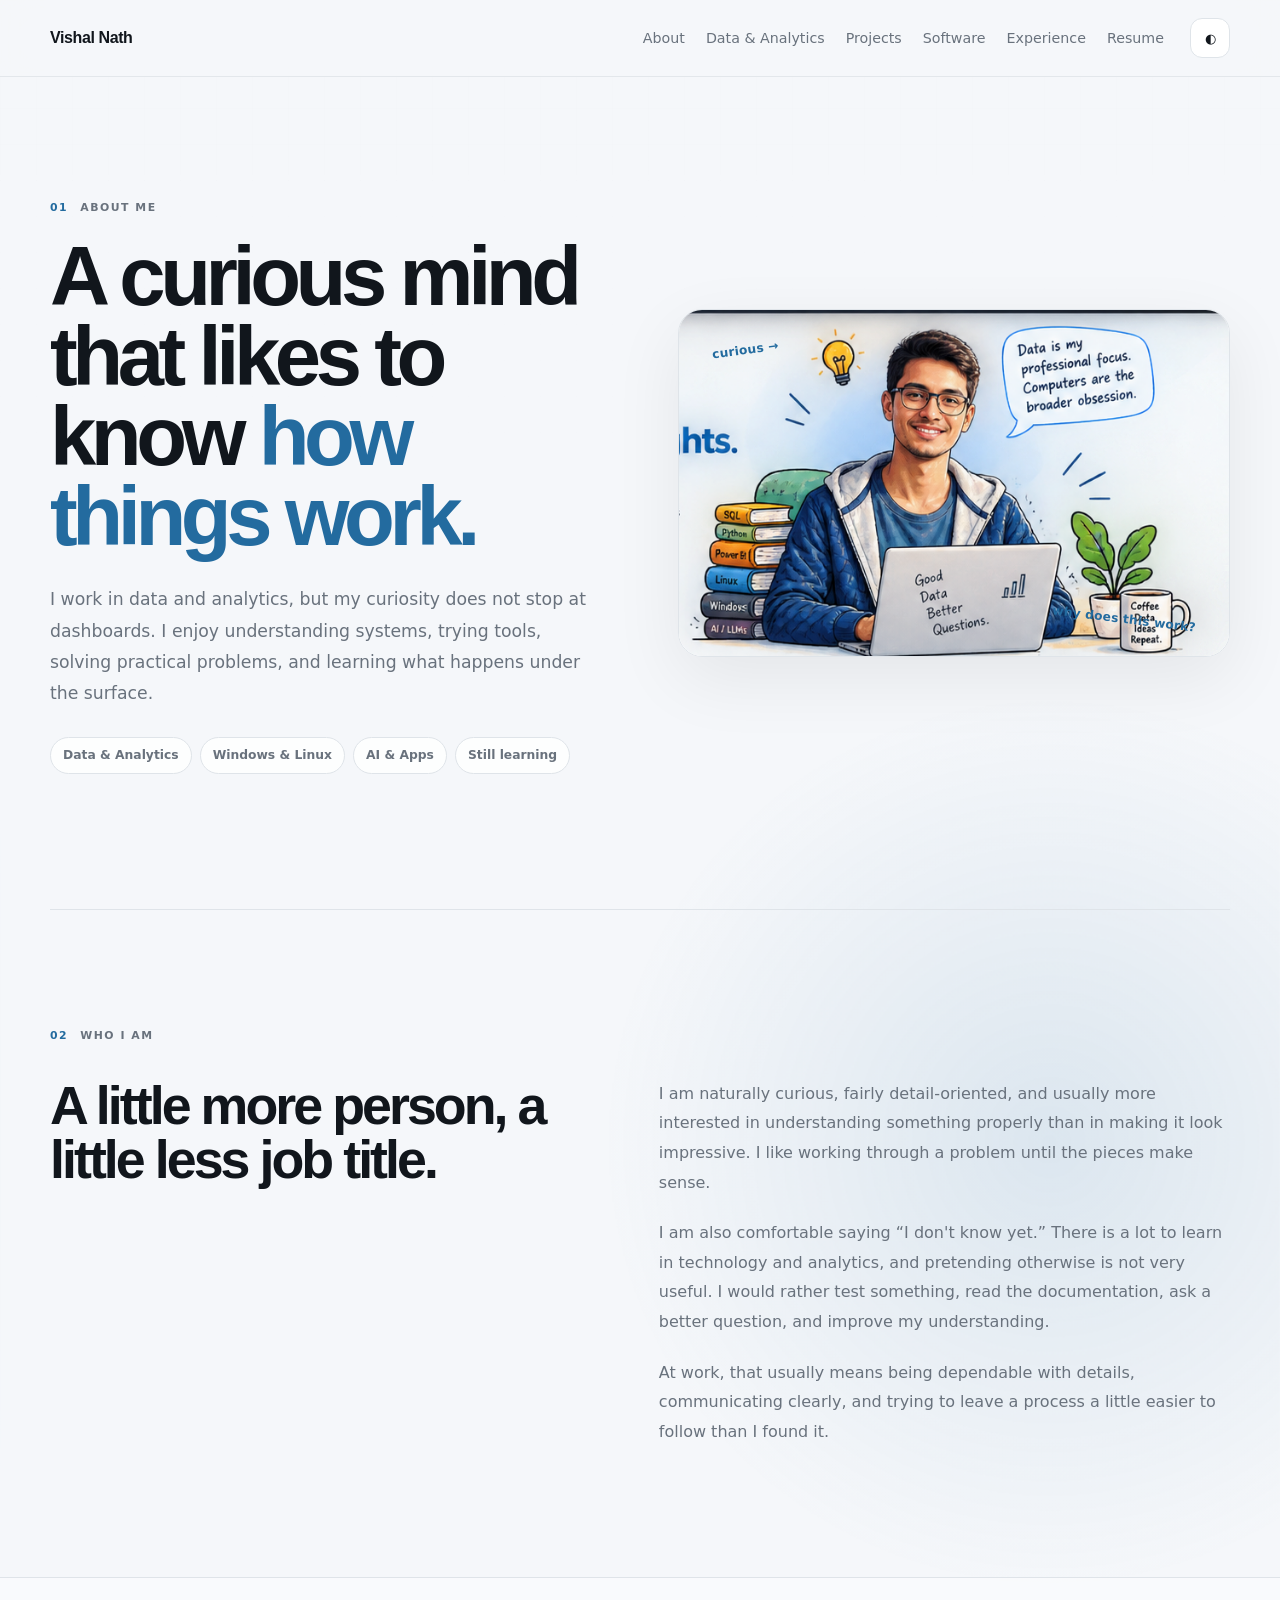
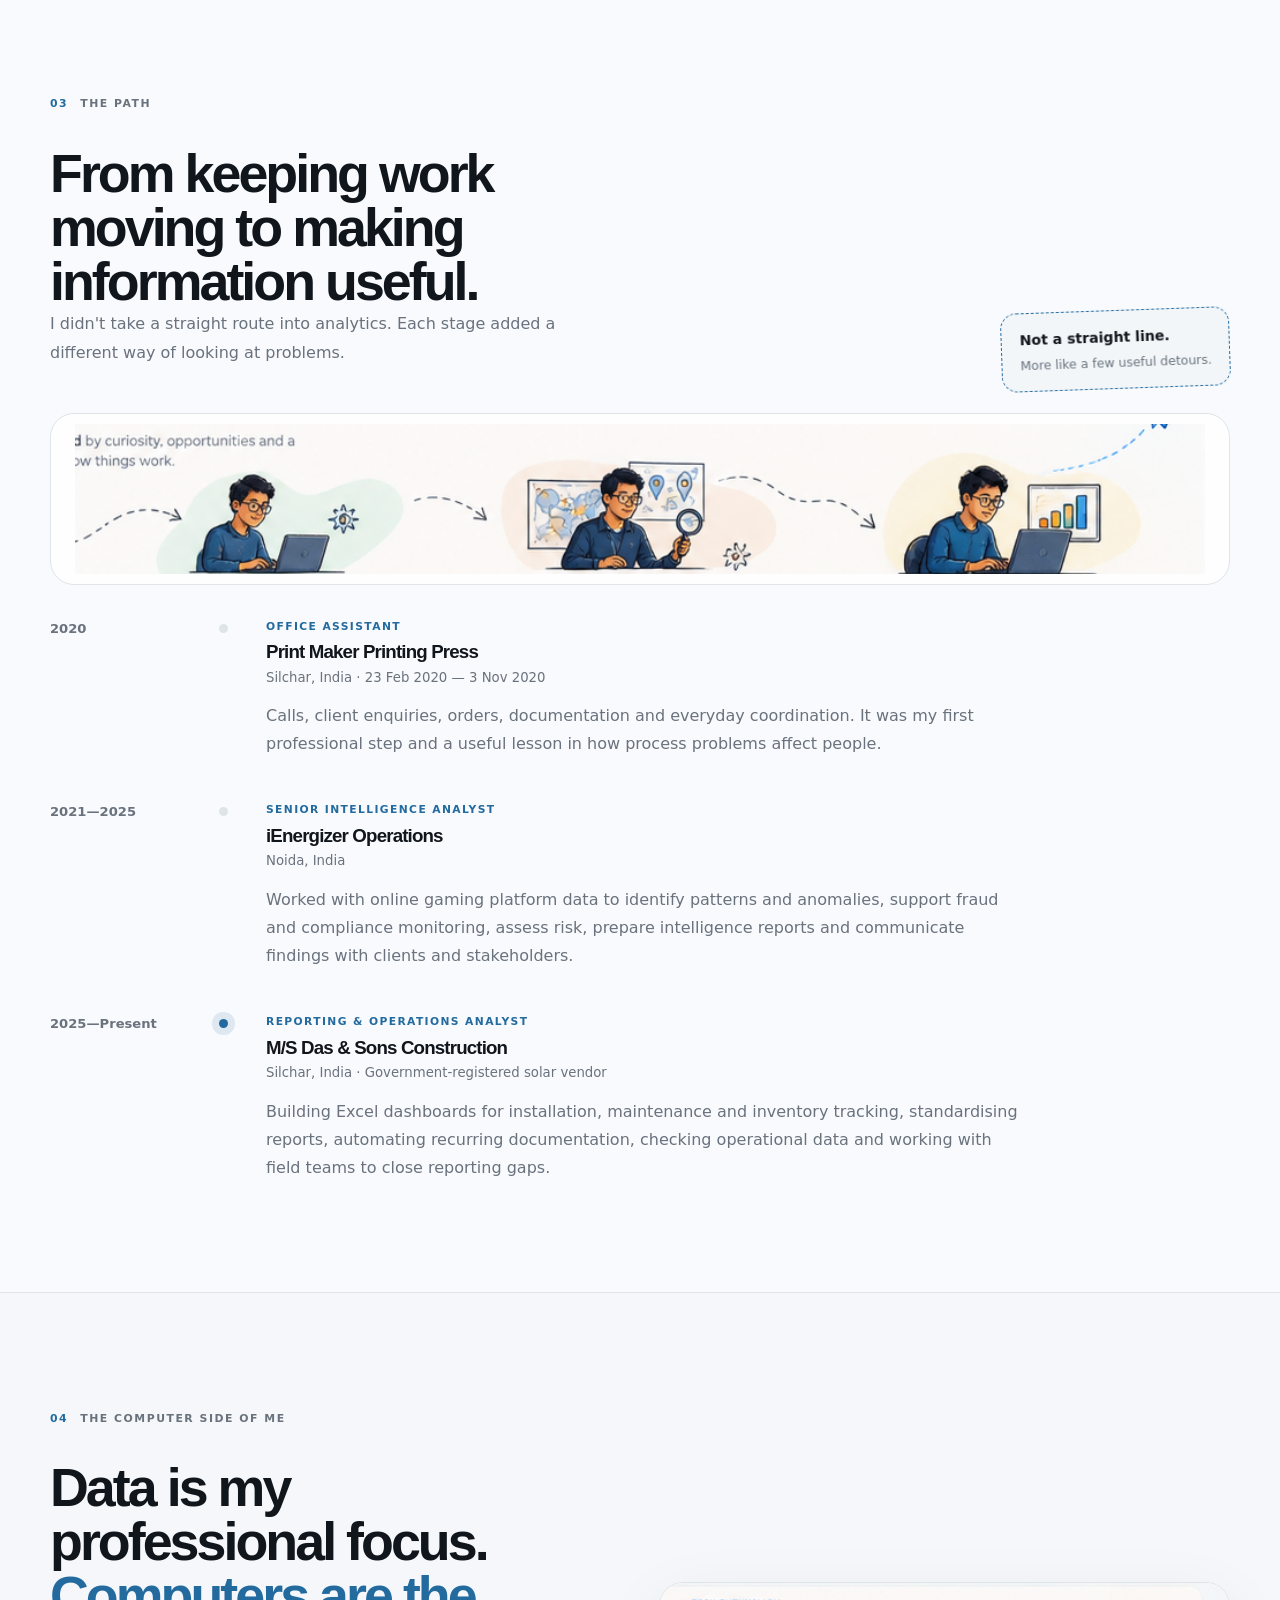
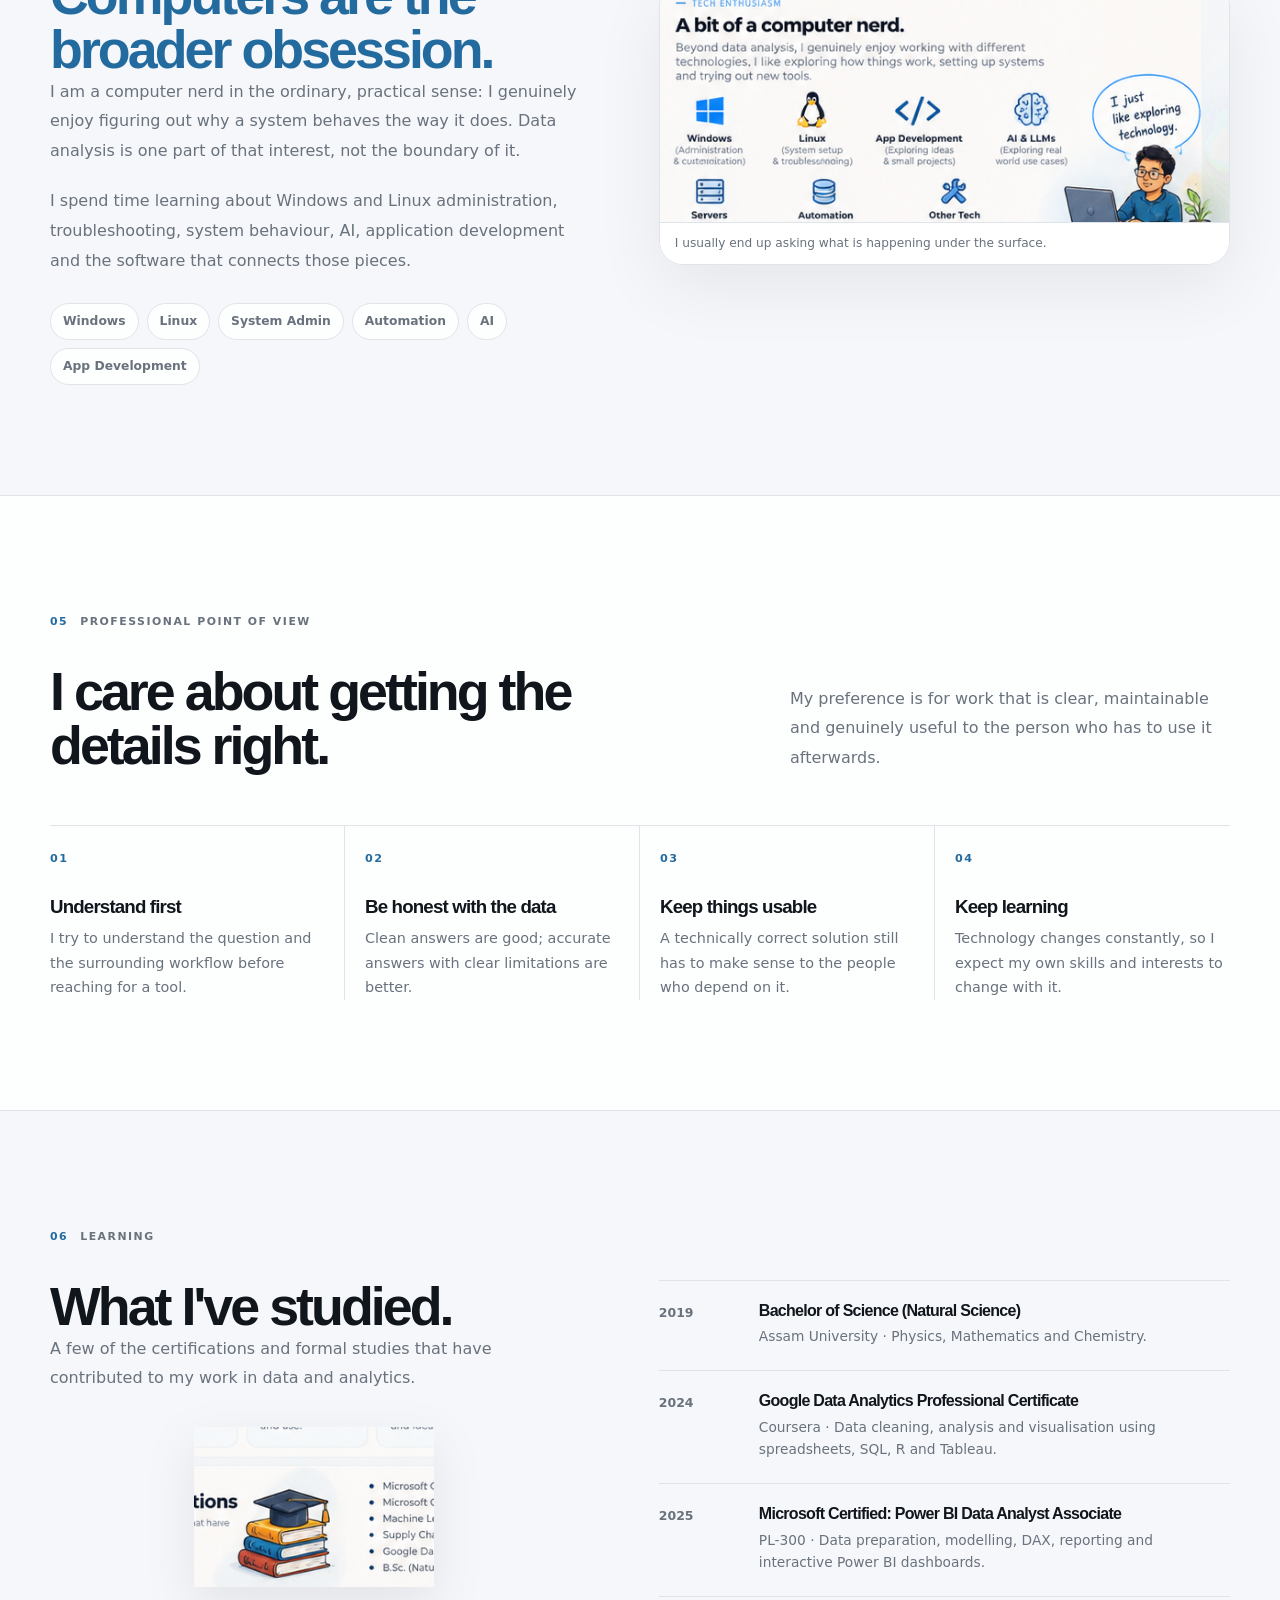
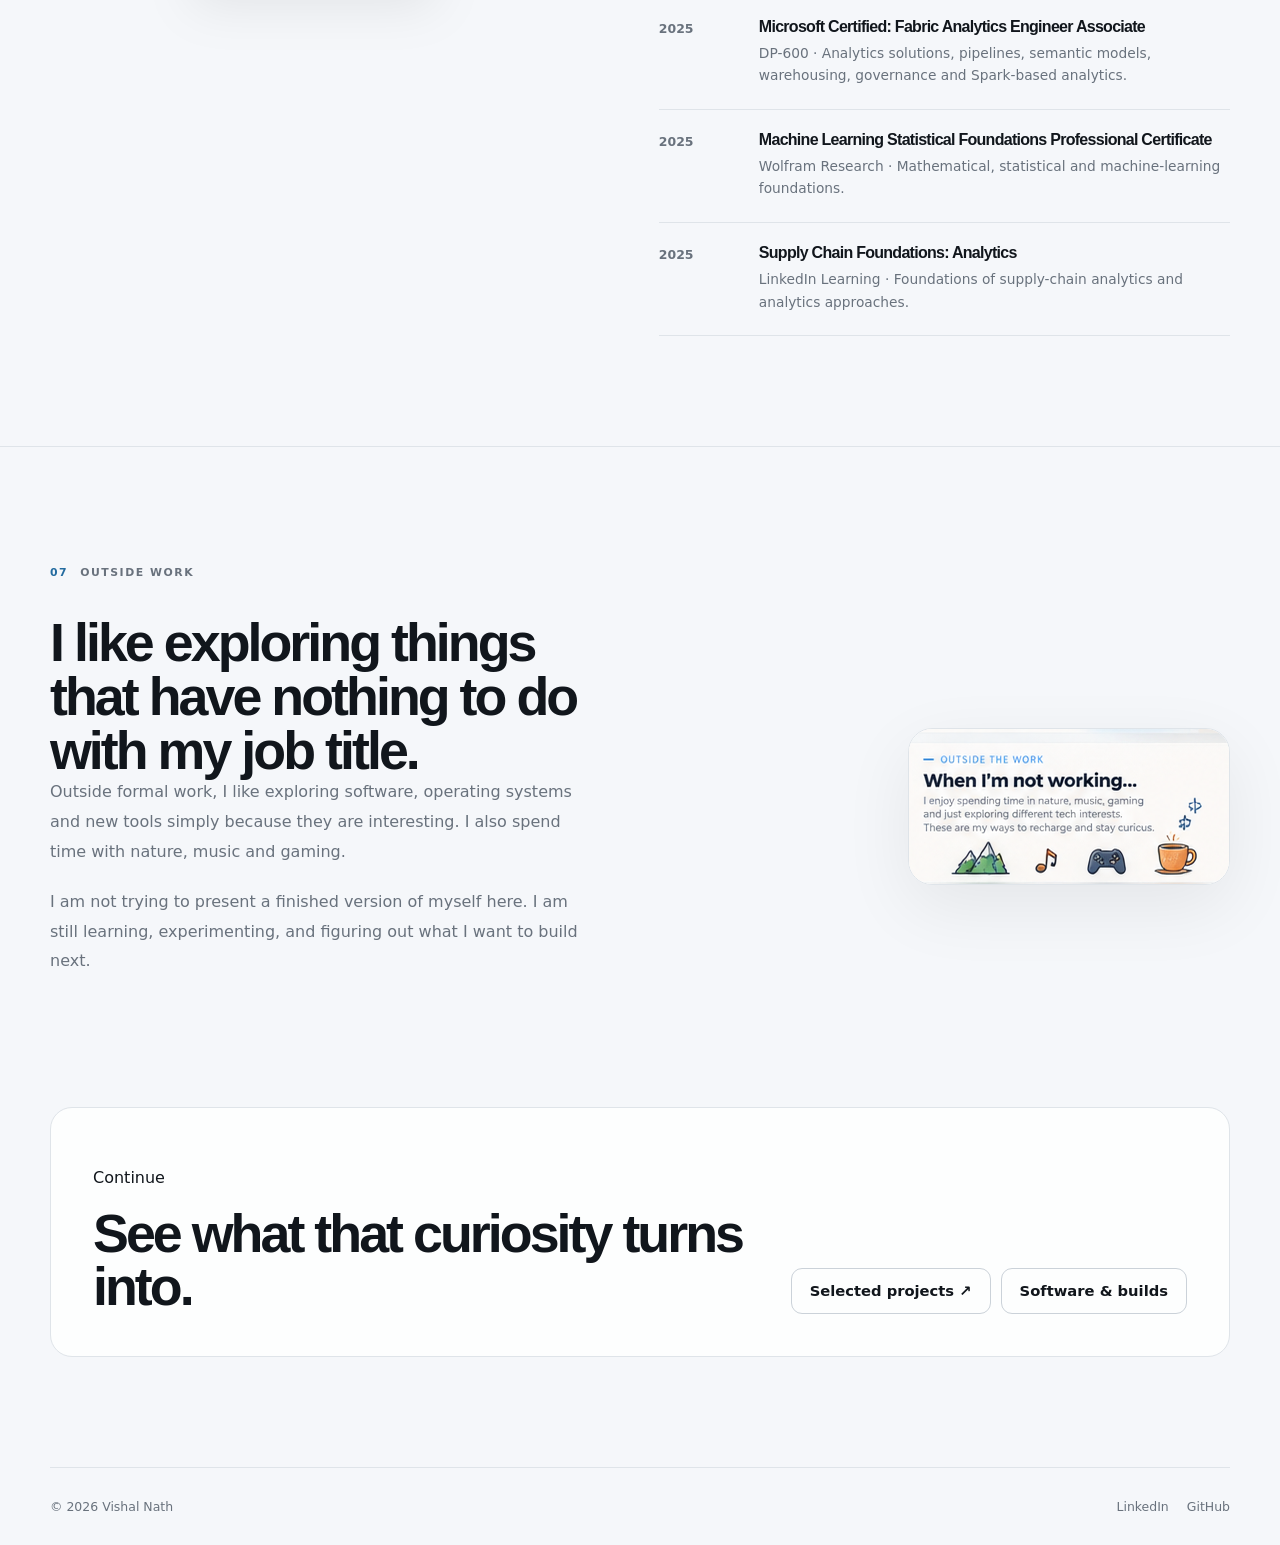
==== commit f4015922: "Add files via upload" ====
--- a/about/index.html
+++ b/about/index.html
@@ -21,133 +21,84 @@
         <a href="../experience/">Experience</a>
         <a href="../resume/">Resume</a>
       </div>
-      <button class="theme-toggle" type="button" aria-label="Toggle dark and light mode" title="Toggle theme">
-        <span aria-hidden="true">◐</span>
-      </button>
+      <button class="theme-toggle" type="button" aria-label="Toggle dark and light mode" title="Toggle theme"><span aria-hidden="true">◐</span></button>
     </nav>
   </header>
 
   <main>
-    <section class="about-hero container">
+    <section class="infographic-hero container">
       <div class="hero-copy-block">
-        <p class="kicker">About me</p>
-        <h1>I didn't start in data.<br><span>I got here by staying curious.</span></h1>
-        <p class="lead">
-          My career has moved through office work, IT, intelligence and risk analysis, and reporting.
-          The common thread has been curiosity: understand the problem, understand the system around it,
-          and make the information more useful.
-        </p>
-        <div class="hero-meta">
-          <span>Data &amp; analytics</span>
-          <span class="meta-dot" aria-hidden="true"></span>
-          <span>Technology enthusiast</span>
-          <span class="meta-dot" aria-hidden="true"></span>
-          <span>Still learning</span>
+        <div class="section-label compact"><span>01</span><span>About me</span></div>
+        <h1>A curious mind that likes to know <span>how things work.</span></h1>
+        <p class="lead">I work in data and analytics, but my curiosity does not stop at dashboards. I enjoy understanding systems, trying tools, solving practical problems, and learning what happens under the surface.</p>
+        <div class="chip-row">
+          <span>Data &amp; Analytics</span><span>Windows &amp; Linux</span><span>AI &amp; Apps</span><span>Still learning</span>
         </div>
       </div>
 
-      <div class="portrait-wrap">
-        <div class="portrait-ring portrait-ring-a"></div>
-        <div class="portrait-ring portrait-ring-b"></div>
-        <div class="portrait-card">
-          <img src="../assets/images/profile.png" alt="Portrait of Vishal Nath">
-        </div>
-        <div class="floating-note note-top">
-          <span>Curiosity</span>
-          <strong>Ask how it works</strong>
-        </div>
-        <div class="floating-note note-bottom">
-          <span>Approach</span>
-          <strong>Useful over flashy</strong>
+      <div class="illustration-card hero-illustration">
+        <img src="../assets/images/hero-nerd.png" alt="Cartoon illustration of Vishal working with a laptop, surrounded by technology references">
+        <span class="scribble scribble-one">curious →</span>
+        <span class="scribble scribble-two">why does this work?</span>
+      </div>
+    </section>
+
+    <section class="character-section container section">
+      <div class="section-label"><span>02</span><span>Who I am</span></div>
+      <div class="split-intro">
+        <h2>A little more person, a little less job title.</h2>
+        <div class="body-copy">
+          <p>I am naturally curious, fairly detail-oriented, and usually more interested in understanding something properly than in making it look impressive. I like working through a problem until the pieces make sense.</p>
+          <p>I am also comfortable saying “I don't know yet.” There is a lot to learn in technology and analytics, and pretending otherwise is not very useful. I would rather test something, read the documentation, ask a better question, and improve my understanding.</p>
+          <p>At work, that usually means being dependable with details, communicating clearly, and trying to leave a process a little easier to follow than I found it.</p>
         </div>
       </div>
     </section>
 
-    <section class="character-section container section">
-      <div class="section-label"><span>01</span><span>Who I am</span></div>
-      <div class="character-grid">
-        <div>
-          <h2>A little more person, a little less job title.</h2>
+    <section class="journey-section">
+      <div class="container section">
+        <div class="section-label"><span>03</span><span>The path</span></div>
+        <div class="journey-heading">
+          <div>
+            <h2>From keeping work moving to making information useful.</h2>
+            <p>I didn't take a straight route into analytics. Each stage added a different way of looking at problems.</p>
+          </div>
+          <div class="mini-note"><strong>Not a straight line.</strong><span>More like a few useful detours.</span></div>
         </div>
-        <div class="character-text">
-          <p>
-            I am naturally curious, fairly detail-oriented, and usually more interested in understanding
-            something properly than in making it look impressive. I like working through a problem until
-            the pieces make sense.
-          </p>
-          <p>
-            I am also comfortable saying “I don't know yet.” There is a lot to learn in technology and
-            analytics, and pretending otherwise is not very useful. I would rather test something, read the
-            documentation, ask a better question, and improve my understanding.
-          </p>
-          <p>
-            At work, that usually means being dependable with details, communicating clearly, and trying to
-            leave a process a little easier to follow than I found it.
-          </p>
+
+        <div class="journey-visual">
+          <img src="../assets/images/journey-strip.png" alt="" aria-hidden="true">
         </div>
-      </div>
-    </section>
 
-    <section class="story container section">
-      <div class="section-label"><span>02</span><span>The path</span></div>
-      <div class="story-grid">
-        <div>
-          <h2>From keeping work moving to making information useful.</h2>
-        </div>
-        <div class="story-text">
-          <p>
-            My first professional experience was in office operations, where I handled calls, orders,
-            documentation and everyday coordination. It was not a data role, but it taught me that small
-            process problems can create much larger headaches.
-          </p>
-          <p>
-            I then moved into intelligence analysis. From 2021 to 2025, at iEnergizer Operations in Noida,
-            I worked with online gaming platform data to identify patterns and anomalies, support fraud and
-            compliance monitoring, assess risk, prepare intelligence reports, and discuss findings with
-            clients and stakeholders.
-          </p>
-          <p>
-            Today I work closer to business operations as a Reporting &amp; Operations Analyst with M/S Das
-            &amp; Sons Construction, a government-registered solar vendor. My work includes Excel dashboards,
-            reporting standardisation, recurring documentation, operational data checks and working with
-            field teams to close reporting gaps.
-          </p>
-        </div>
-      </div>
-    </section>
-
-    <section class="timeline-section">
-      <div class="container">
-        <div class="section-label"><span>03</span><span>Career timeline</span></div>
         <div class="timeline">
-          <article class="timeline-item current">
+          <article>
+            <div class="timeline-year">2020</div>
+            <div class="timeline-dot"></div>
+            <div>
+              <p class="role-type">Office Assistant</p>
+              <h3>Print Maker Printing Press</h3>
+              <p class="place">Silchar, India · 23 Feb 2020 — 3 Nov 2020</p>
+              <p>Calls, client enquiries, orders, documentation and everyday coordination. It was my first professional step and a useful lesson in how process problems affect people.</p>
+            </div>
+          </article>
+          <article>
+            <div class="timeline-year">2021—2025</div>
+            <div class="timeline-dot"></div>
+            <div>
+              <p class="role-type">Senior Intelligence Analyst</p>
+              <h3>iEnergizer Operations</h3>
+              <p class="place">Noida, India</p>
+              <p>Worked with online gaming platform data to identify patterns and anomalies, support fraud and compliance monitoring, assess risk, prepare intelligence reports and communicate findings with clients and stakeholders.</p>
+            </div>
+          </article>
+          <article class="current">
             <div class="timeline-year">2025—Present</div>
-            <div class="timeline-marker"></div>
-            <div class="timeline-content">
+            <div class="timeline-dot"></div>
+            <div>
               <p class="role-type">Reporting &amp; Operations Analyst</p>
               <h3>M/S Das &amp; Sons Construction</h3>
               <p class="place">Silchar, India · Government-registered solar vendor</p>
-              <p>Building Excel dashboards for installation, maintenance and inventory tracking; standardising reporting; automating recurring documentation with Google Workspace; validating operational data and translating technical workflows for non-technical teams.</p>
-            </div>
-          </article>
-          <article class="timeline-item">
-            <div class="timeline-year">2021—2025</div>
-            <div class="timeline-marker"></div>
-            <div class="timeline-content">
-              <p class="role-type">Senior Intelligence Analyst</p>
-              <h3>iEnergizer Operations</h3>
-              <p class="place">Noida, India</p>
-              <p>Analysed platform data for behavioural patterns and anomalies, supported fraud and compliance monitoring, assessed community risk, prepared intelligence reports and reviewed analysis with US clients.</p>
-            </div>
-          </article>
-          <article class="timeline-item">
-            <div class="timeline-year">2020</div>
-            <div class="timeline-marker"></div>
-            <div class="timeline-content">
-              <p class="role-type">Office Assistant</p>
-              <h3>Print Maker Printing Press</h3>
-              <p class="place">Silchar, India · 23 Feb 2020 — 3 Nov 2020</p>
-              <p>Handled calls, client enquiries, orders and documentation, while coordinating everyday office work and helping resolve delivery issues.</p>
+              <p>Building Excel dashboards for installation, maintenance and inventory tracking, standardising reports, automating recurring documentation, checking operational data and working with field teams to close reporting gaps.</p>
             </div>
           </article>
         </div>
@@ -156,19 +107,19 @@
 
     <section class="tech-section container section">
       <div class="section-label"><span>04</span><span>The computer side of me</span></div>
-      <div class="tech-intro">
-        <div><h2>Data is my professional focus. Computers are the broader obsession.</h2></div>
+      <div class="tech-layout">
         <div>
+          <h2>Data is my professional focus. <span>Computers are the broader obsession.</span></h2>
           <p>I am a computer nerd in the ordinary, practical sense: I genuinely enjoy figuring out why a system behaves the way it does. Data analysis is one part of that interest, not the boundary of it.</p>
-          <p>I spend time learning about Windows and Linux administration, troubleshooting, system behaviour, AI, application development and the software that connects all of those pieces.</p>
+          <p>I spend time learning about Windows and Linux administration, troubleshooting, system behaviour, AI, application development and the software that connects those pieces.</p>
+          <div class="interest-tags">
+            <span>Windows</span><span>Linux</span><span>System Admin</span><span>Automation</span><span>AI</span><span>App Development</span>
+          </div>
         </div>
-      </div>
-
-      <div class="interest-grid">
-        <article><span class="interest-tag">01</span><h3>Data &amp; analytics</h3><p>SQL, Python, reporting, business intelligence, data modelling and visualisation.</p></article>
-        <article><span class="interest-tag">02</span><h3>Windows &amp; Linux</h3><p>System administration, configuration, troubleshooting and learning how systems work under the surface.</p></article>
-        <article><span class="interest-tag">03</span><h3>AI &amp; application development</h3><p>Exploring AI, building small applications and experimenting with tools that solve real problems.</p></article>
-        <article><span class="interest-tag">04</span><h3>The wider tech stack</h3><p>Whenever a tool or system looks interesting, I usually want to understand what is happening behind it.</p></article>
+        <div class="illustration-card tech-illustration">
+          <img src="../assets/images/tech-nerd.png" alt="Cartoon illustration of Vishal exploring computers and technology">
+          <div class="image-caption">I usually end up asking what is happening under the surface.</div>
+        </div>
       </div>
     </section>
 
@@ -180,10 +131,10 @@
           <p>My preference is for work that is clear, maintainable and genuinely useful to the person who has to use it afterwards.</p>
         </div>
         <div class="principles">
-          <article><span class="principle-no">01</span><h3>Understand first</h3><p>I try to understand the question and the surrounding workflow before reaching for a tool.</p></article>
-          <article><span class="principle-no">02</span><h3>Be honest with the data</h3><p>Clean answers are good; accurate answers with clear limitations are better.</p></article>
-          <article><span class="principle-no">03</span><h3>Keep things usable</h3><p>A technically correct solution still has to make sense to the people who depend on it.</p></article>
-          <article><span class="principle-no">04</span><h3>Keep learning</h3><p>Technology changes constantly, so I expect my own skills and interests to change with it.</p></article>
+          <article><b>01</b><h3>Understand first</h3><p>I try to understand the question and the surrounding workflow before reaching for a tool.</p></article>
+          <article><b>02</b><h3>Be honest with the data</h3><p>Clean answers are good; accurate answers with clear limitations are better.</p></article>
+          <article><b>03</b><h3>Keep things usable</h3><p>A technically correct solution still has to make sense to the people who depend on it.</p></article>
+          <article><b>04</b><h3>Keep learning</h3><p>Technology changes constantly, so I expect my own skills and interests to change with it.</p></article>
         </div>
       </div>
     </section>
@@ -191,29 +142,34 @@
     <section class="learning-section">
       <div class="container section">
         <div class="section-label"><span>06</span><span>Learning</span></div>
-        <div class="learning-header">
-          <h2>What I've studied.</h2>
-          <p>A few of the certifications and formal studies that have contributed to my work in data and analytics.</p>
-        </div>
-
-        <div class="credential-list">
-          <article class="credential"><time>28 Aug 2025</time><div><h3>Microsoft Certified: Fabric Analytics Engineer Associate</h3><p>DP-600 · Analytics solutions, lakehouse architecture, pipelines, semantic models, Power BI integration, warehousing, governance and Spark-based analytics.</p></div></article>
-          <article class="credential"><time>02 Jul 2025</time><div><h3>Microsoft Certified: Power BI Data Analyst Associate</h3><p>PL-300 · Data preparation, modelling, DAX, reporting and interactive Power BI dashboards.</p></div></article>
-          <article class="credential"><time>01 Feb 2025</time><div><h3>Machine Learning Statistical Foundations Professional Certificate</h3><p>Wolfram Research · Mathematical, statistical and machine-learning foundations.</p></div></article>
-          <article class="credential"><time>01 Jan 2025</time><div><h3>Supply Chain Foundations: Analytics</h3><p>LinkedIn Learning · Foundations of supply-chain analytics and descriptive, diagnostic, predictive and prescriptive approaches.</p></div></article>
-          <article class="credential"><time>10 Apr 2024</time><div><h3>Google Data Analytics Professional Certificate</h3><p>Coursera · Data cleaning, analysis and visualisation using spreadsheets, SQL, R and Tableau.</p></div></article>
-          <article class="credential education"><time>14 Aug 2019</time><div><h3>Bachelor of Science (Natural Science)</h3><p>Assam University · Physics, Mathematics and Chemistry.</p></div></article>
+        <div class="learning-layout">
+          <div>
+            <h2>What I've studied.</h2>
+            <p>A few of the certifications and formal studies that have contributed to my work in data and analytics.</p>
+            <img class="learning-art" src="../assets/images/learning-stack.png" alt="" aria-hidden="true">
+          </div>
+          <div class="credential-list">
+            <article><time>2019</time><div><h3>Bachelor of Science (Natural Science)</h3><p>Assam University · Physics, Mathematics and Chemistry.</p></div></article>
+            <article><time>2024</time><div><h3>Google Data Analytics Professional Certificate</h3><p>Coursera · Data cleaning, analysis and visualisation using spreadsheets, SQL, R and Tableau.</p></div></article>
+            <article><time>2025</time><div><h3>Microsoft Certified: Power BI Data Analyst Associate</h3><p>PL-300 · Data preparation, modelling, DAX, reporting and interactive Power BI dashboards.</p></div></article>
+            <article><time>2025</time><div><h3>Microsoft Certified: Fabric Analytics Engineer Associate</h3><p>DP-600 · Analytics solutions, pipelines, semantic models, warehousing, governance and Spark-based analytics.</p></div></article>
+            <article><time>2025</time><div><h3>Machine Learning Statistical Foundations Professional Certificate</h3><p>Wolfram Research · Mathematical, statistical and machine-learning foundations.</p></div></article>
+            <article><time>2025</time><div><h3>Supply Chain Foundations: Analytics</h3><p>LinkedIn Learning · Foundations of supply-chain analytics and analytics approaches.</p></div></article>
+          </div>
         </div>
       </div>
     </section>
 
     <section class="outside container section">
       <div class="section-label"><span>07</span><span>Outside work</span></div>
-      <div class="outside-grid">
-        <h2>I like making things, not just analysing them.</h2>
+      <div class="outside-layout">
         <div>
+          <h2>I like exploring things that have nothing to do with my job title.</h2>
           <p>Outside formal work, I like exploring software, operating systems and new tools simply because they are interesting. I also spend time with nature, music and gaming.</p>
-          <p>I am not trying to present a finished version of myself here. I am still learning, experimenting, and figuring out what I want to build next. That is probably the most accurate description of me.</p>
+          <p>I am not trying to present a finished version of myself here. I am still learning, experimenting, and figuring out what I want to build next.</p>
+        </div>
+        <div class="illustration-card outside-illustration">
+          <img src="../assets/images/outside-icons.png" alt="Cartoon icons representing nature, music, gaming and coffee">
         </div>
       </div>
     </section>
@@ -221,20 +177,14 @@
     <section class="next-section container">
       <div class="next-card">
         <div><p class="kicker">Continue</p><h2>See what that curiosity turns into.</h2></div>
-        <div class="next-links">
-          <a class="button primary" href="../projects/">Selected projects ↗</a>
-          <a class="button" href="../software/">Software &amp; builds</a>
-        </div>
+        <div class="next-links"><a class="button primary" href="../projects/">Selected projects ↗</a><a class="button" href="../software/">Software &amp; builds</a></div>
       </div>
     </section>
   </main>
 
   <footer class="site-footer container">
     <div>© 2026 Vishal Nath</div>
-    <div class="footer-links">
-      <a href="https://www.linkedin.com/in/vishal-nath-8261611b9" target="_blank" rel="noopener noreferrer">LinkedIn</a>
-      <a href="https://github.com/Kazake95" target="_blank" rel="noopener noreferrer">GitHub</a>
-    </div>
+    <div class="footer-links"><a href="https://www.linkedin.com/in/vishal-nath-8261611b9" target="_blank" rel="noopener noreferrer">LinkedIn</a><a href="https://github.com/Kazake95" target="_blank" rel="noopener noreferrer">GitHub</a></div>
   </footer>
 </body>
 </html>
--- a/about/about.css
+++ b/about/about.css
@@ -1,71 +1,27 @@
-/* About-page-only styles. Keep the shared site-wide style.css and theme.js. */
-.about-hero{min-height:calc(100vh - 68px);display:grid;grid-template-columns:minmax(0,1.05fr) minmax(380px,.95fr);align-items:center;gap:clamp(50px,7vw,110px);padding-top:68px;padding-bottom:90px}
-.kicker{margin:0 0 18px;color:var(--accent);text-transform:uppercase;letter-spacing:.16em;font-size:.72rem;font-weight:800}
-.hero-copy-block h1{max-width:800px;margin:0;font-size:clamp(3.25rem,7vw,6.6rem);line-height:.94;letter-spacing:-.065em}
-.hero-copy-block h1 span{color:var(--accent)}
-.lead{max-width:700px;margin:34px 0 25px;color:var(--muted);font-size:clamp(1rem,1.5vw,1.18rem);line-height:1.75}
-.hero-meta{display:flex;flex-wrap:wrap;align-items:center;gap:10px;color:var(--muted);font-size:.88rem}
-.meta-dot{width:4px;height:4px;border-radius:50%;background:var(--muted)}
-.portrait-wrap{position:relative;width:min(100%,500px);justify-self:end;aspect-ratio:1/1;display:grid;place-items:center}
-.portrait-card{position:relative;z-index:2;width:76%;aspect-ratio:1/1;overflow:hidden;border-radius:28% 28% 38% 38%;border:1px solid var(--border);background:var(--surface);box-shadow:0 30px 90px rgba(0,0,0,.1)}
-:root[data-theme="dark"] .portrait-card{box-shadow:0 30px 90px rgba(0,0,0,.3)}
-.portrait-card img{display:block;width:100%;height:100%;object-fit:cover}
-.portrait-ring{position:absolute;border:1.5px solid color-mix(in srgb,var(--accent) 62%,transparent);border-radius:47%;transform:rotate(-17deg)}
-.portrait-ring-a{width:83%;height:84%}.portrait-ring-b{width:92%;height:70%;transform:rotate(14deg);opacity:.55}
-.floating-note{position:absolute;z-index:3;min-width:132px;padding:13px 15px;border:1px solid var(--border);border-radius:12px;background:color-mix(in srgb,var(--surface) 93%,transparent);box-shadow:0 18px 50px rgba(0,0,0,.08);backdrop-filter:blur(16px)}
-.floating-note span{display:block;margin-bottom:3px;color:var(--muted);text-transform:uppercase;letter-spacing:.12em;font-size:.62rem;font-weight:800}
-.floating-note strong{display:block;font-size:.82rem}.note-top{top:5%;right:-1%}.note-bottom{bottom:10%;left:0}
+/* Infographic-style About page. Shared theme/navigation stay in ../assets/css/style.css */
+.infographic-hero{min-height:calc(100vh - 68px);display:grid;grid-template-columns:1fr 1fr;gap:clamp(45px,6vw,95px);align-items:center;padding-top:70px;padding-bottom:90px}
 .section{padding-top:110px;padding-bottom:110px}
-.section-label{display:flex;align-items:center;gap:12px;margin-bottom:42px;color:var(--muted);font-size:.7rem;font-weight:800;letter-spacing:.14em;text-transform:uppercase}
-.section-label span:first-child{color:var(--accent)}
-.character-grid,.story-grid,.tech-intro,.outside-grid{display:grid;grid-template-columns:1fr 1.08fr;gap:80px}
-.character-grid h2,.story-grid h2,.tech-intro h2,.outside-grid h2,.principles-head h2,.learning-header h2,.next-card h2{margin:0;font-size:clamp(2.3rem,4.4vw,4.6rem);line-height:.98;letter-spacing:-.055em}
-.character-text,.story-text,.tech-intro>div:last-child,.outside-grid>div{max-width:690px}
-.character-text p,.story-text p,.tech-intro p,.outside-grid p,.principles-head p{margin:0 0 22px;color:var(--muted);font-size:1.02rem;line-height:1.85}
-.timeline-section,.principles-section,.learning-section{padding:110px 0;border-top:1px solid var(--border);border-bottom:1px solid var(--border)}
-.timeline-section{background:linear-gradient(90deg,transparent 0,transparent 49.95%,var(--border) 50%,transparent 50.05%),var(--bg)}
-.timeline{position:relative;margin-left:22px;border-left:1px solid var(--border)}
-.timeline-item{position:relative;display:grid;grid-template-columns:150px 26px minmax(0,1fr);gap:18px;padding:0 0 62px}
-.timeline-item:last-child{padding-bottom:0}.timeline-year{padding-top:3px;color:var(--muted);font-size:.83rem;font-weight:700;white-space:nowrap}
-.timeline-marker{position:relative}.timeline-marker::before{content:"";position:absolute;top:6px;left:-6px;width:11px;height:11px;border-radius:50%;border:3px solid var(--bg);background:var(--border);box-shadow:0 0 0 1px var(--border)}
-.timeline-item.current .timeline-marker::before{background:var(--accent);box-shadow:0 0 0 1px var(--accent),0 0 0 7px color-mix(in srgb,var(--accent) 12%,transparent)}
-.timeline-content{max-width:720px}.role-type{margin:0 0 9px;color:var(--accent);text-transform:uppercase;letter-spacing:.13em;font-size:.68rem;font-weight:800}
-.timeline-content h3{margin:0;font-size:clamp(1.35rem,2.2vw,2rem);letter-spacing:-.035em}.place{margin:7px 0 18px;color:var(--muted);font-size:.86rem}
-.timeline-content>p:last-child{margin:0;color:var(--muted);line-height:1.8}
-.tech-intro{align-items:end;margin-bottom:54px}
-.interest-grid{display:grid;grid-template-columns:repeat(4,1fr);border-top:1px solid var(--border)}
-.interest-grid article{padding:25px 22px 0;border-right:1px solid var(--border)}
-.interest-grid article:first-child{padding-left:0}.interest-grid article:last-child{border-right:0;padding-right:0}
-.interest-tag{display:inline-block;margin-bottom:34px;color:var(--accent);font-size:.7rem;font-weight:800;letter-spacing:.13em}
-.interest-grid h3{margin-bottom:11px}.interest-grid p{margin:0;color:var(--muted);font-size:.92rem;line-height:1.7}
-.principles-section{background:var(--surface)}
-.principles-head{display:grid;grid-template-columns:1.2fr .8fr;gap:80px;align-items:end;margin-bottom:54px}.principles-head p{margin:0}
-.principles{display:grid;grid-template-columns:repeat(4,1fr);border-top:1px solid var(--border)}
-.principles article{padding:25px 22px 0;border-right:1px solid var(--border)}
-.principles article:first-child{padding-left:0}.principles article:last-child{border-right:0;padding-right:0}
-.principle-no{display:inline-block;margin-bottom:34px;color:var(--accent);font-size:.7rem;font-weight:800;letter-spacing:.13em}
-.principles h3{margin-bottom:11px}.principles p{margin:0;color:var(--muted);font-size:.92rem;line-height:1.7}
-.learning-section{background:var(--bg)}.learning-header{display:grid;grid-template-columns:1.2fr .8fr;gap:80px;align-items:end;margin-bottom:60px}
-.learning-header p{max-width:480px;margin:0 0 4px;color:var(--muted);line-height:1.75}
-.credential-list{border-top:1px solid var(--border)}.credential{display:grid;grid-template-columns:170px minmax(0,1fr);gap:32px;padding:28px 0;border-bottom:1px solid var(--border)}
-.credential time{color:var(--muted);font-size:.8rem;padding-top:3px}.credential h3{max-width:860px;margin-bottom:8px;font-size:1.08rem}
-.credential p{max-width:900px;margin:0;color:var(--muted);font-size:.9rem;line-height:1.7}
-.outside{padding-top:110px;padding-bottom:95px}.next-section{padding-bottom:110px}
-.next-card{display:grid;grid-template-columns:1fr auto;gap:40px;align-items:end;padding:44px;border:1px solid var(--border);border-radius:20px;background:var(--surface)}
-.next-links{display:flex;flex-wrap:wrap;gap:10px}.footer-links{display:flex;gap:18px}.footer-links a:hover{color:var(--text)}
-@media(max-width:980px){
- .about-hero{grid-template-columns:1fr;padding-top:70px}.portrait-wrap{justify-self:start;max-width:500px}
- .character-grid,.story-grid,.tech-intro,.outside-grid,.principles-head,.learning-header{grid-template-columns:1fr;gap:34px}
- .interest-grid,.principles{grid-template-columns:repeat(2,1fr)}
- .interest-grid article,.principles article{min-height:180px;border-bottom:1px solid var(--border)}
- .interest-grid article:nth-child(2),.principles article:nth-child(2){border-right:0}
-}
-@media(max-width:700px){
- .about-hero{min-height:auto;padding-bottom:72px}.hero-copy-block h1{font-size:clamp(3rem,14vw,5rem)}
- .portrait-wrap{width:88vw;max-width:460px}.note-top{right:-3%}.timeline{margin-left:8px}
- .timeline-item{grid-template-columns:1fr;gap:8px;padding-left:24px;padding-bottom:48px}.timeline-year{font-size:.76rem}
- .timeline-marker::before{left:-30px}.interest-grid,.principles{grid-template-columns:1fr}
- .interest-grid article,.interest-grid article:nth-child(2),.principles article,.principles article:nth-child(2){padding-inline:0;border-right:0}
- .credential{grid-template-columns:1fr;gap:9px}.next-card{grid-template-columns:1fr;padding:30px}
-}
-@media(max-width:520px){.floating-note{min-width:112px;padding:10px 11px}.floating-note strong{font-size:.72rem}}
+.section-label{display:flex;gap:12px;align-items:center;margin-bottom:34px;color:var(--muted);font-size:.68rem;font-weight:800;letter-spacing:.14em;text-transform:uppercase}.section-label span:first-child{color:var(--accent)}.section-label.compact{margin-bottom:20px}
+.hero-copy-block h1{margin:0;max-width:720px;font-size:clamp(3.1rem,6.5vw,6rem);line-height:.96;letter-spacing:-.065em}.hero-copy-block h1 span{color:var(--accent)}
+.lead{max-width:650px;margin:28px 0;color:var(--muted);font-size:1.08rem;line-height:1.8}
+.chip-row,.interest-tags{display:flex;flex-wrap:wrap;gap:8px}.chip-row span,.interest-tags span{padding:8px 12px;border:1px solid var(--border);background:var(--surface);border-radius:999px;color:var(--muted);font-size:.77rem;font-weight:650}
+.illustration-card{position:relative;overflow:hidden;border:1px solid var(--border);border-radius:24px;background:var(--surface);box-shadow:0 22px 70px rgba(0,0,0,.07)}
+:root[data-theme="dark"] .illustration-card{box-shadow:0 22px 70px rgba(0,0,0,.28)}
+.illustration-card img{display:block;width:100%;height:auto;object-fit:cover}.hero-illustration{animation:floaty 7s ease-in-out infinite}
+.scribble{position:absolute;color:var(--accent);font-size:.76rem;font-weight:750;letter-spacing:.02em}.scribble-one{left:6%;top:9%;transform:rotate(-8deg)}.scribble-two{right:6%;bottom:8%;transform:rotate(7deg)}
+@keyframes floaty{0%,100%{transform:translateY(0)}50%{transform:translateY(-5px)}}
+.character-section{border-top:1px solid var(--border)}
+.split-intro,.journey-heading,.tech-layout,.learning-layout,.outside-layout{display:grid;grid-template-columns:1fr 1.08fr;gap:80px}.split-intro h2,.journey-heading h2,.tech-layout h2,.learning-layout h2,.outside-layout h2,.principles-head h2,.next-card h2{margin:0;font-size:clamp(2.25rem,4.2vw,4.5rem);line-height:1;letter-spacing:-.055em}.body-copy{max-width:720px}.body-copy p,.journey-heading p,.tech-layout p,.outside-layout p,.principles-head p,.learning-layout>div:first-child>p{margin:0 0 21px;color:var(--muted);font-size:1rem;line-height:1.85}
+.journey-section{background:color-mix(in srgb,var(--surface) 55%,var(--bg));border-top:1px solid var(--border);border-bottom:1px solid var(--border)}
+.journey-heading{align-items:end;margin-bottom:24px}.mini-note{justify-self:end;max-width:240px;padding:16px 18px;border:1px dashed var(--accent);border-radius:16px;transform:rotate(-2deg);background:color-mix(in srgb,var(--accent) 6%,var(--surface))}.mini-note strong{display:block;font-size:.88rem}.mini-note span{display:block;margin-top:4px;color:var(--muted);font-size:.78rem}
+.journey-visual{margin:10px 0 34px;padding:10px 24px;border-radius:24px;background:var(--surface);border:1px solid var(--border);overflow:hidden}.journey-visual img{display:block;width:100%;height:150px;object-fit:cover;object-position:center}
+.timeline{display:grid;gap:0}.timeline article{display:grid;grid-template-columns:150px 30px minmax(0,1fr);gap:18px;padding:0 0 44px}.timeline article:last-child{padding-bottom:0}.timeline-year{font-size:.82rem;color:var(--muted);font-weight:750}.timeline-dot{position:relative}.timeline-dot:before{content:"";position:absolute;top:5px;left:1px;width:9px;height:9px;border-radius:50%;background:var(--border)}.timeline article.current .timeline-dot:before{background:var(--accent);box-shadow:0 0 0 7px color-mix(in srgb,var(--accent) 12%,transparent)}.timeline article>div:last-child{max-width:760px}.role-type{margin:0 0 7px;color:var(--accent);text-transform:uppercase;letter-spacing:.13em;font-size:.67rem;font-weight:800}.timeline h3{margin:0}.place{margin:6px 0 14px;color:var(--muted);font-size:.83rem}.timeline article>div:last-child>p:last-child{margin:0;color:var(--muted);line-height:1.75}
+.tech-layout{align-items:center}.tech-layout h2 span{color:var(--accent)}.tech-illustration{justify-self:end;max-width:580px}.image-caption{padding:11px 15px;background:var(--surface);border-top:1px solid var(--border);color:var(--muted);font-size:.76rem}
+.interest-tags{margin-top:28px}
+.principles-section{border-top:1px solid var(--border);border-bottom:1px solid var(--border);background:var(--surface)}
+.principles-head{display:grid;grid-template-columns:1.2fr .8fr;gap:80px;align-items:end;margin-bottom:52px}.principles-head p{margin:0}.principles{display:grid;grid-template-columns:repeat(4,1fr);border-top:1px solid var(--border)}.principles article{padding:24px 20px 0;border-right:1px solid var(--border)}.principles article:first-child{padding-left:0}.principles article:last-child{border-right:0;padding-right:0}.principles b{display:block;margin-bottom:30px;color:var(--accent);font-size:.7rem;letter-spacing:.13em}.principles h3{margin-bottom:10px}.principles p{margin:0;color:var(--muted);font-size:.9rem;line-height:1.7}
+.learning-section{background:var(--bg);border-bottom:1px solid var(--border)}.learning-layout{align-items:start}.learning-art{display:block;width:min(240px,70%);margin:34px auto 0;filter:drop-shadow(0 18px 25px rgba(0,0,0,.08))}.credential-list{border-top:1px solid var(--border)}.credential-list article{display:grid;grid-template-columns:75px minmax(0,1fr);gap:25px;padding:22px 0;border-bottom:1px solid var(--border)}.credential-list time{color:var(--muted);font-size:.78rem;font-weight:750}.credential-list h3{margin:0 0 6px;font-size:1rem}.credential-list p{margin:0;color:var(--muted);font-size:.86rem;line-height:1.65}
+.outside-layout{align-items:center}.outside-illustration{max-width:480px;justify-self:end}
+.next-section{padding-bottom:110px}.next-card{display:grid;grid-template-columns:1fr auto;gap:40px;align-items:end;padding:42px;border:1px solid var(--border);border-radius:22px;background:var(--surface)}.next-links{display:flex;gap:10px;flex-wrap:wrap}.footer-links{display:flex;gap:18px}.footer-links a:hover{color:var(--text)}
+@media(max-width:980px){.infographic-hero,.split-intro,.journey-heading,.tech-layout,.learning-layout,.outside-layout,.principles-head{grid-template-columns:1fr;gap:36px}.hero-illustration,.tech-illustration,.outside-illustration{justify-self:start;max-width:620px}.principles{grid-template-columns:repeat(2,1fr)}.principles article{min-height:175px}.principles article:nth-child(2){border-right:0}.timeline article{grid-template-columns:110px 25px 1fr}}
+@media(max-width:700px){.infographic-hero{padding-top:55px}.hero-copy-block h1{font-size:clamp(3rem,13vw,5.2rem)}.journey-visual{padding:8px 12px}.journey-visual img{height:115px}.timeline article{grid-template-columns:1fr;gap:7px;padding-left:25px}.timeline-dot:before{left:-24px}.principles{grid-template-columns:1fr}.principles article,.principles article:nth-child(2){padding-inline:0;border-right:0}.next-card{grid-template-columns:1fr;padding:30px}}
